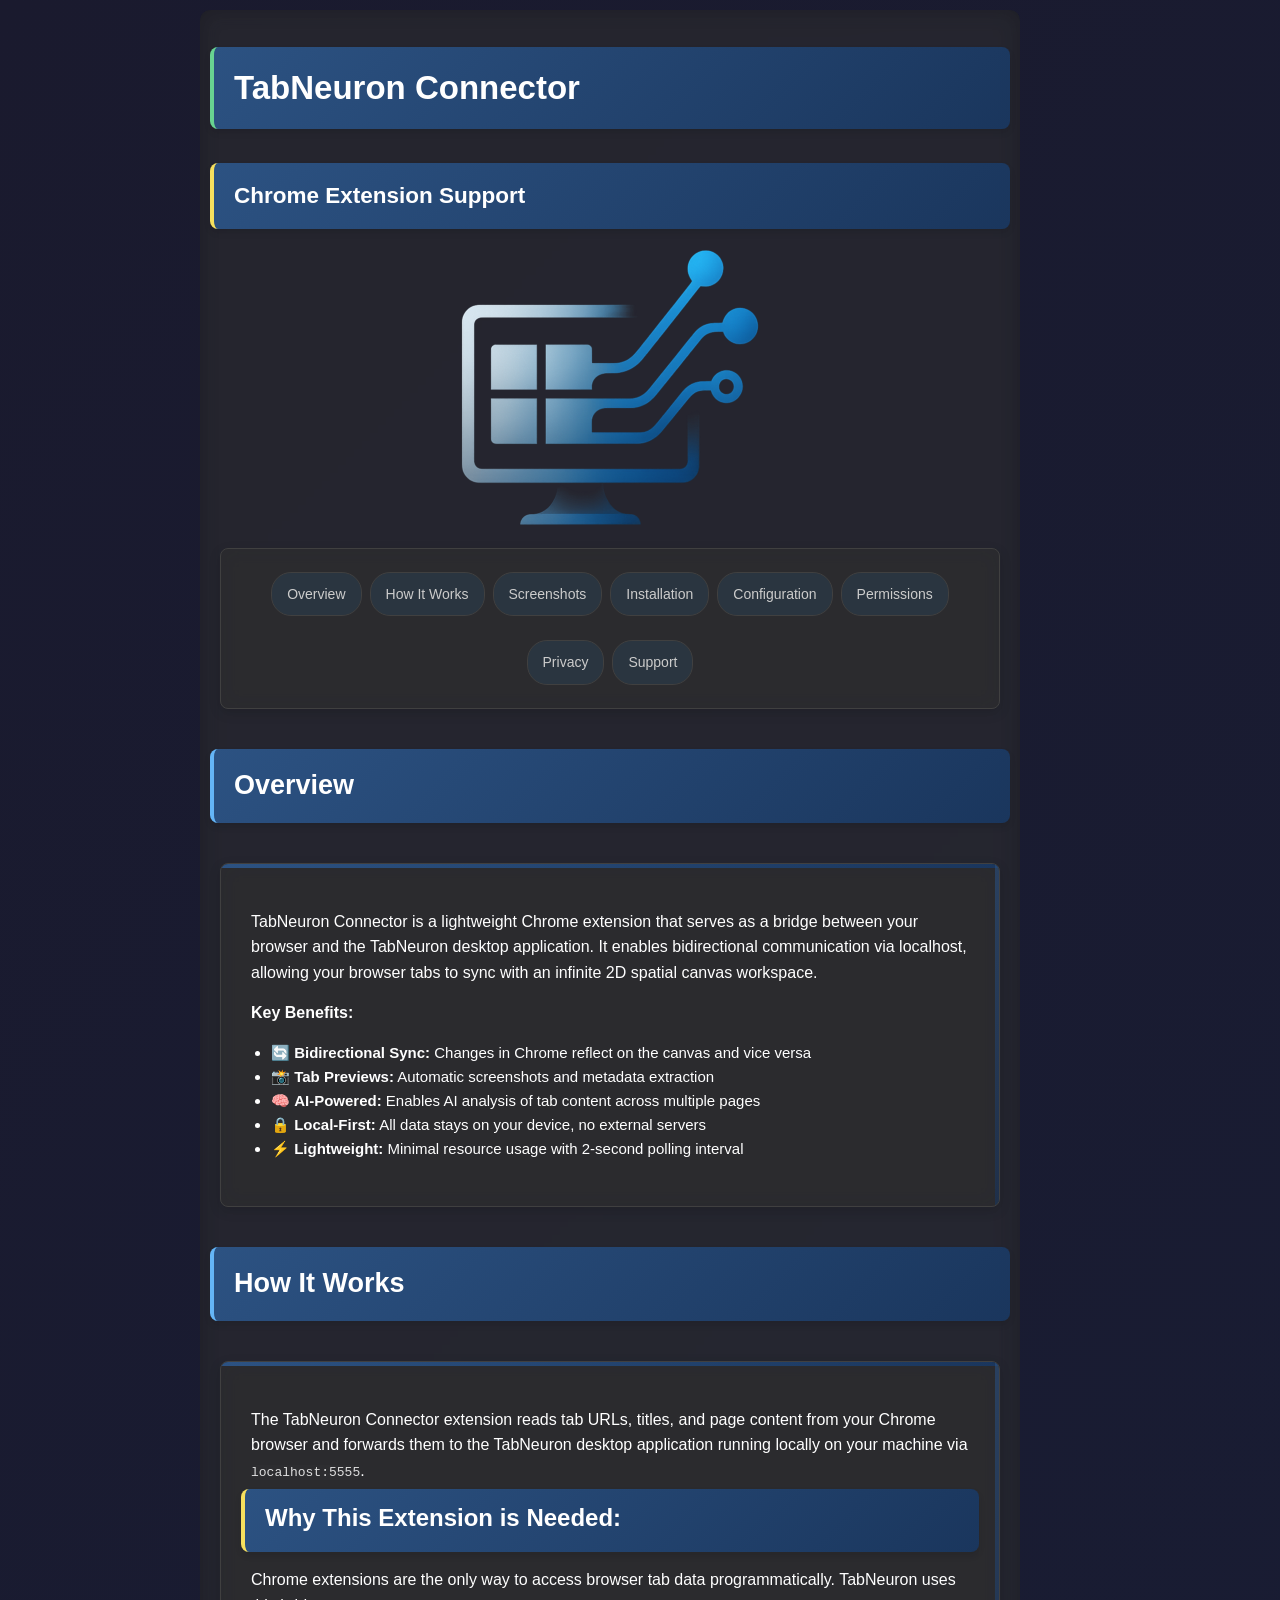
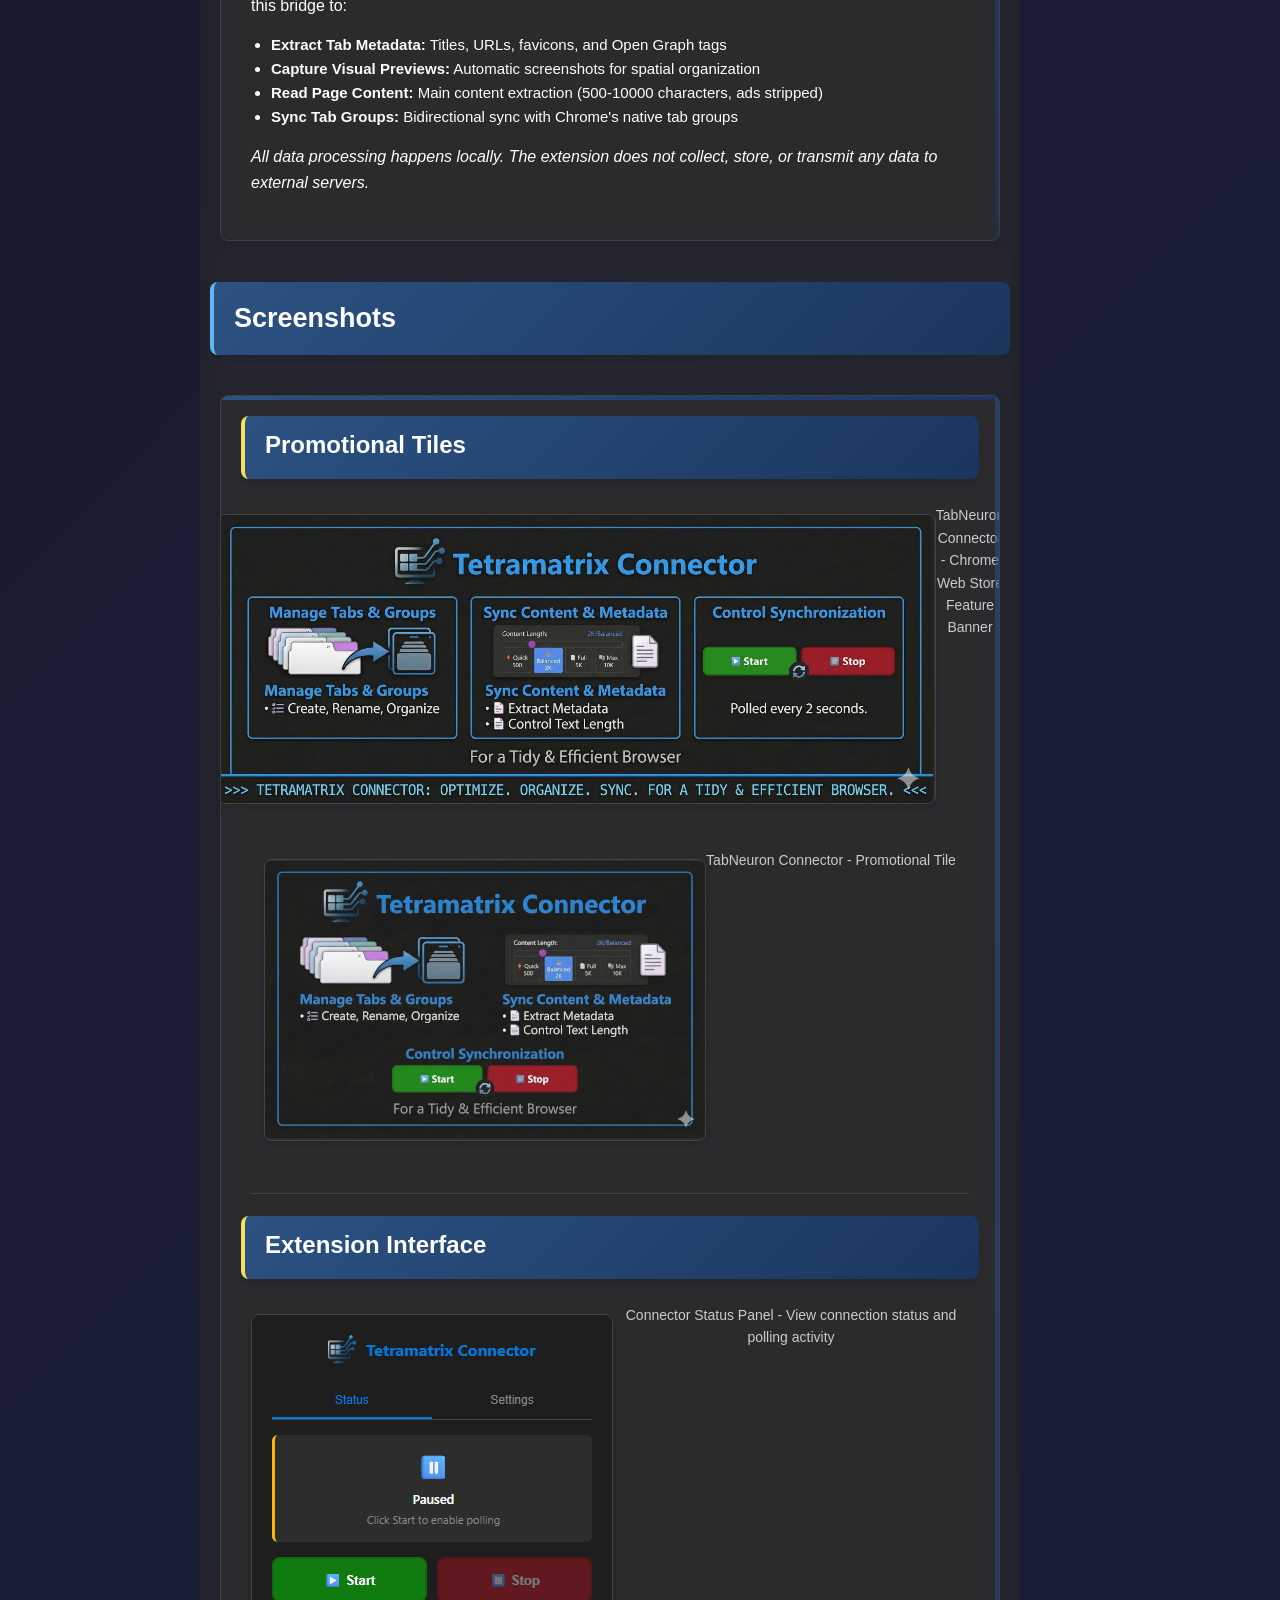
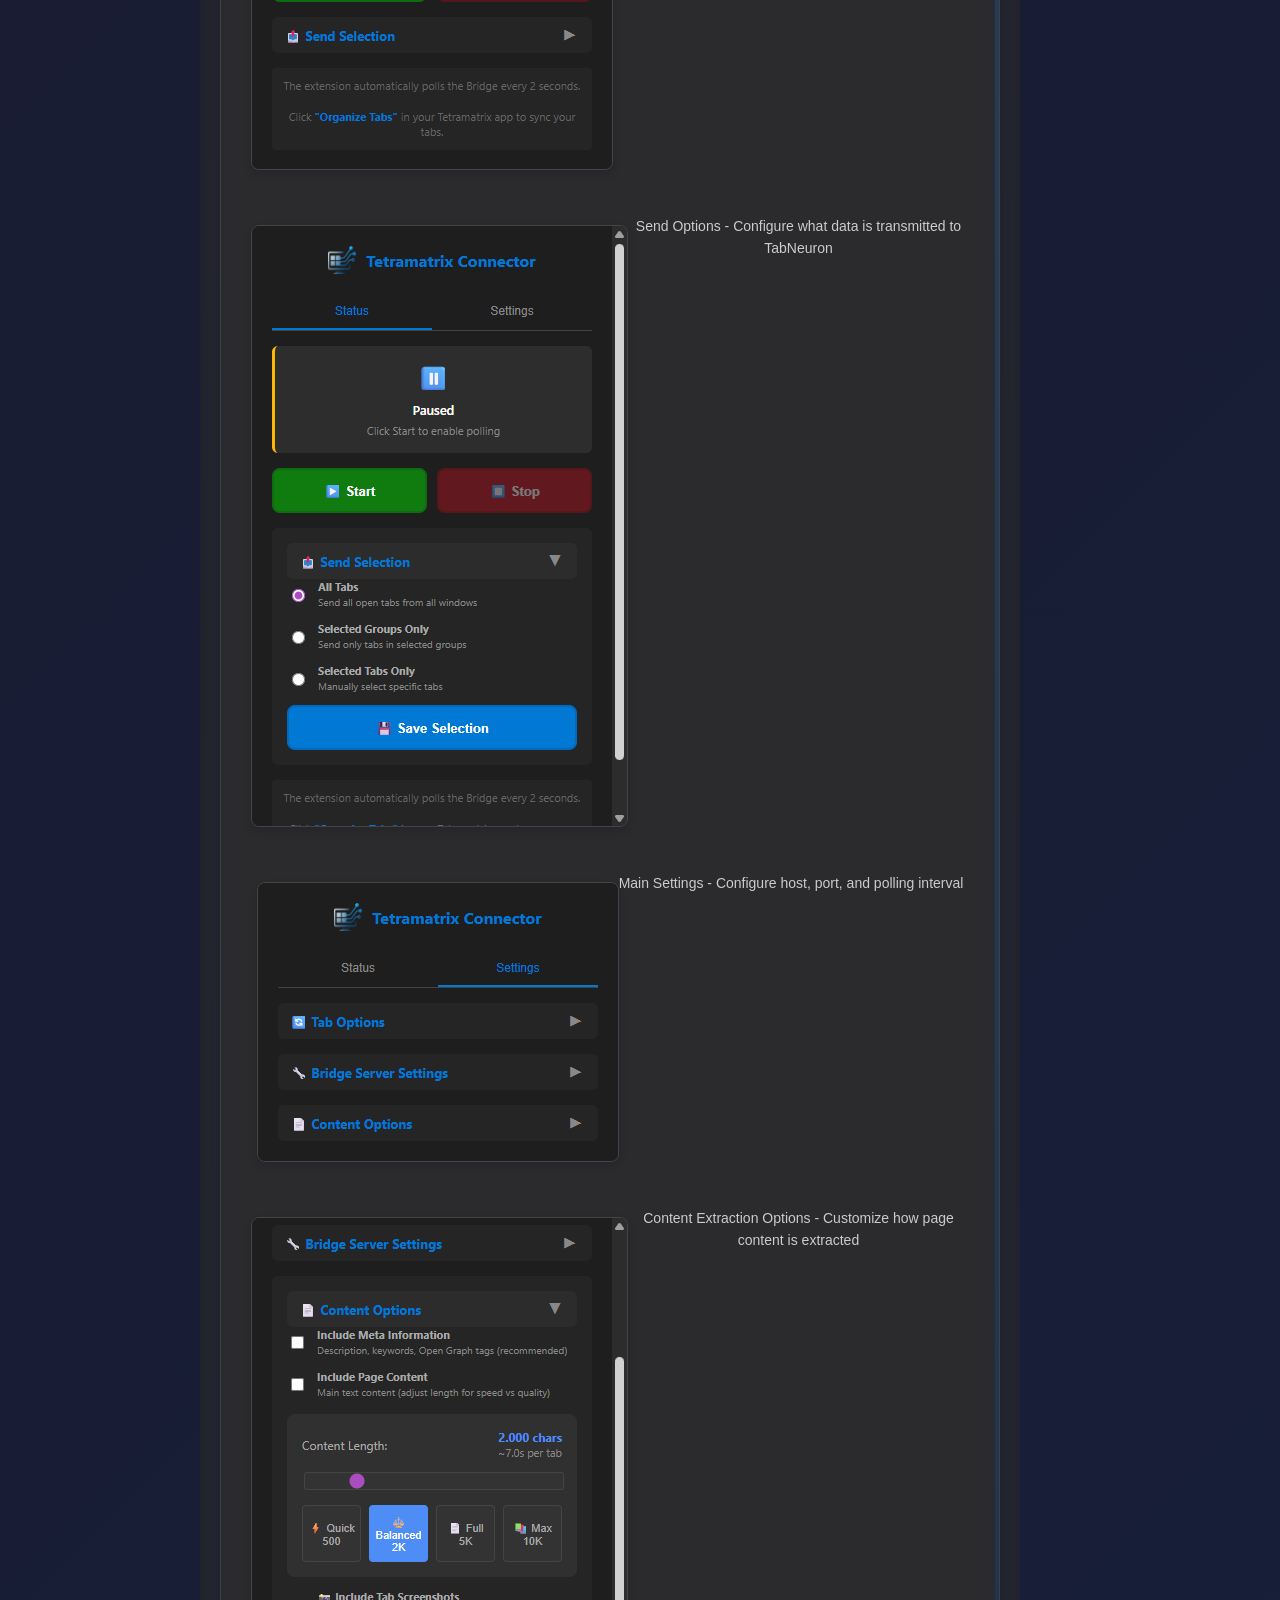
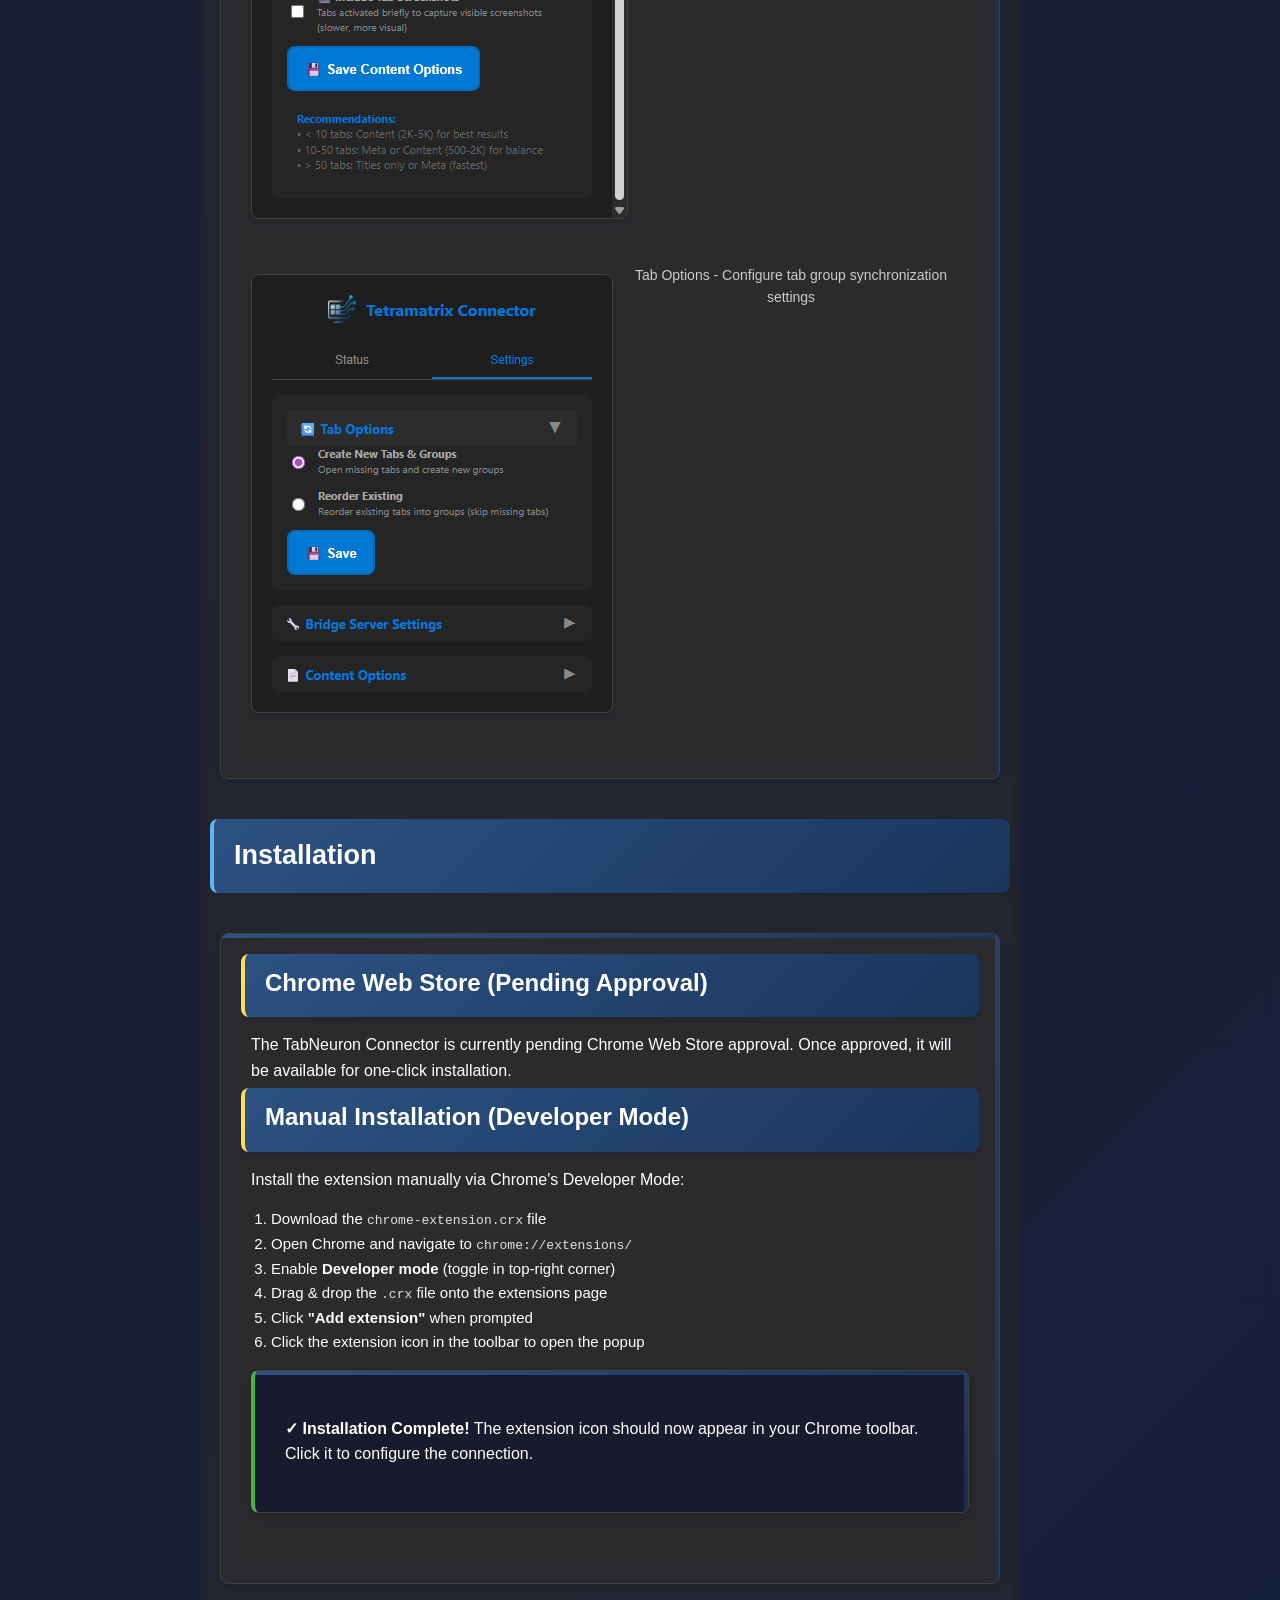
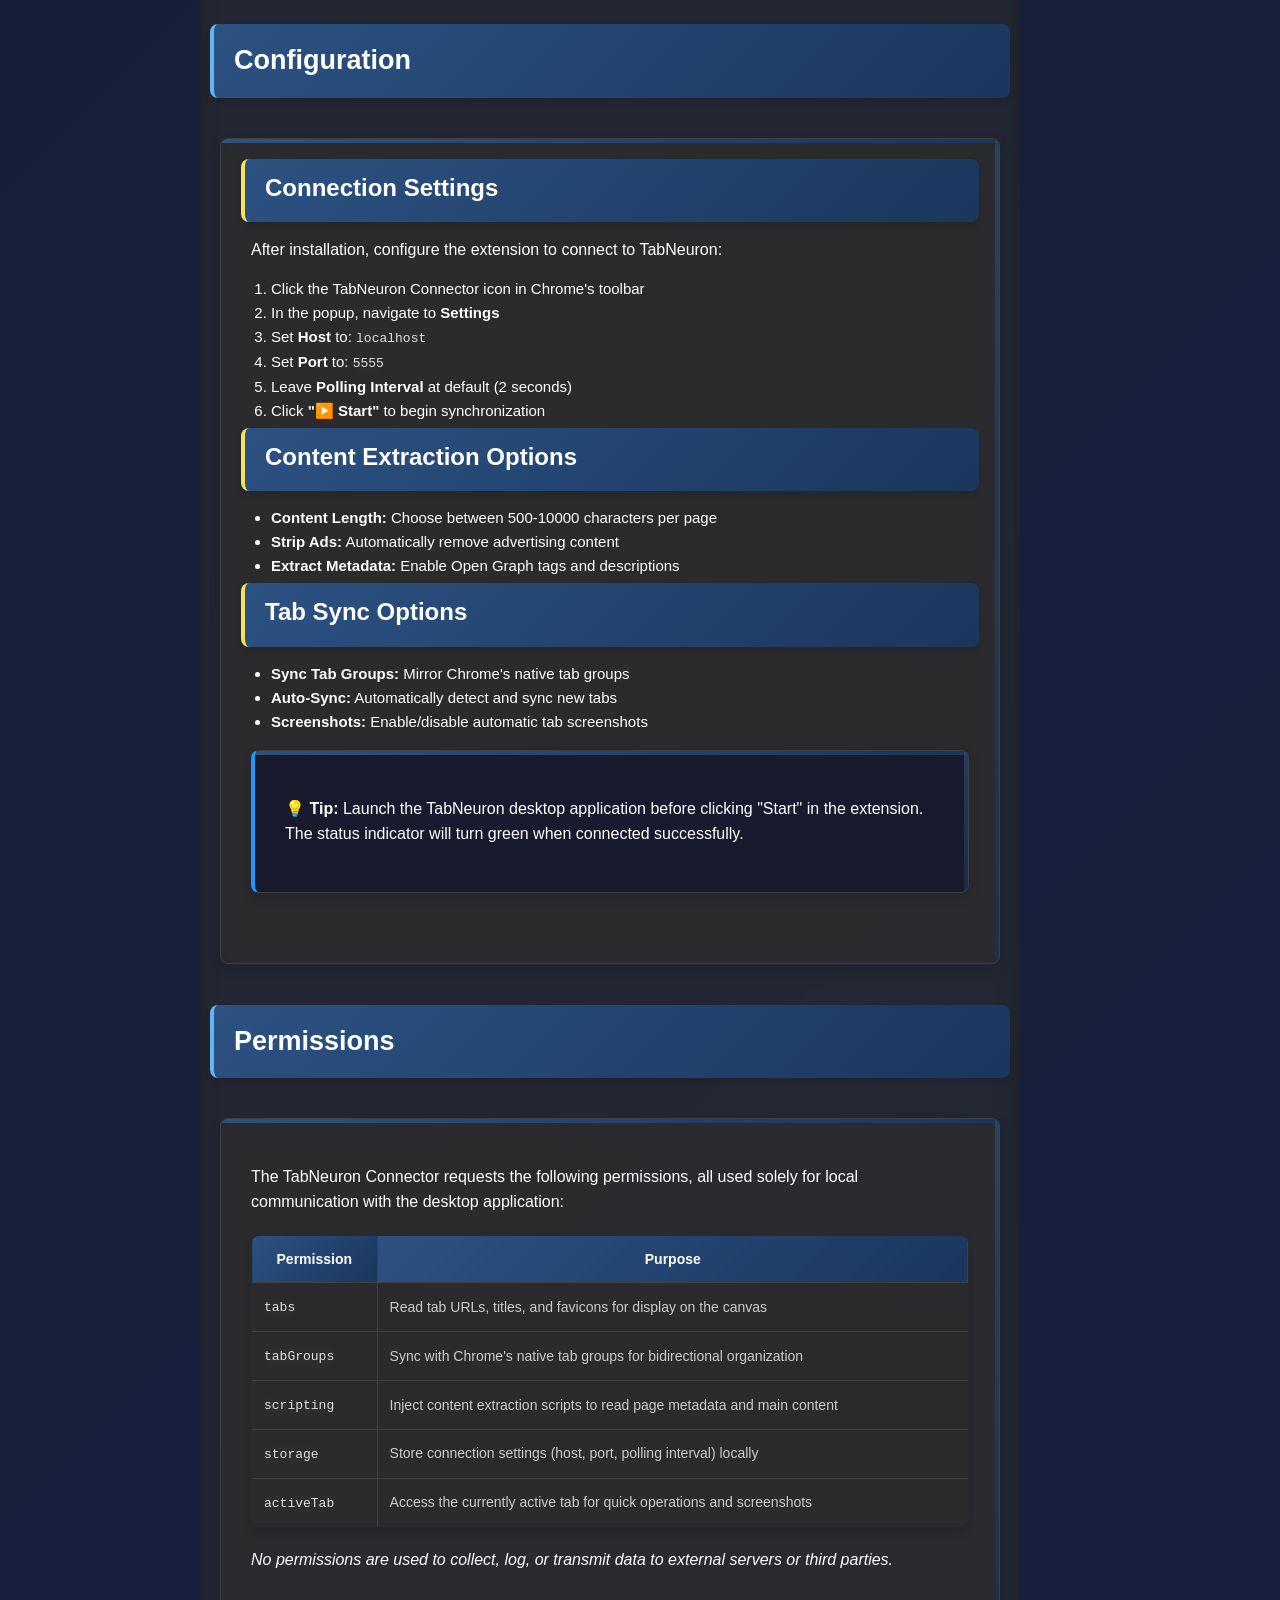
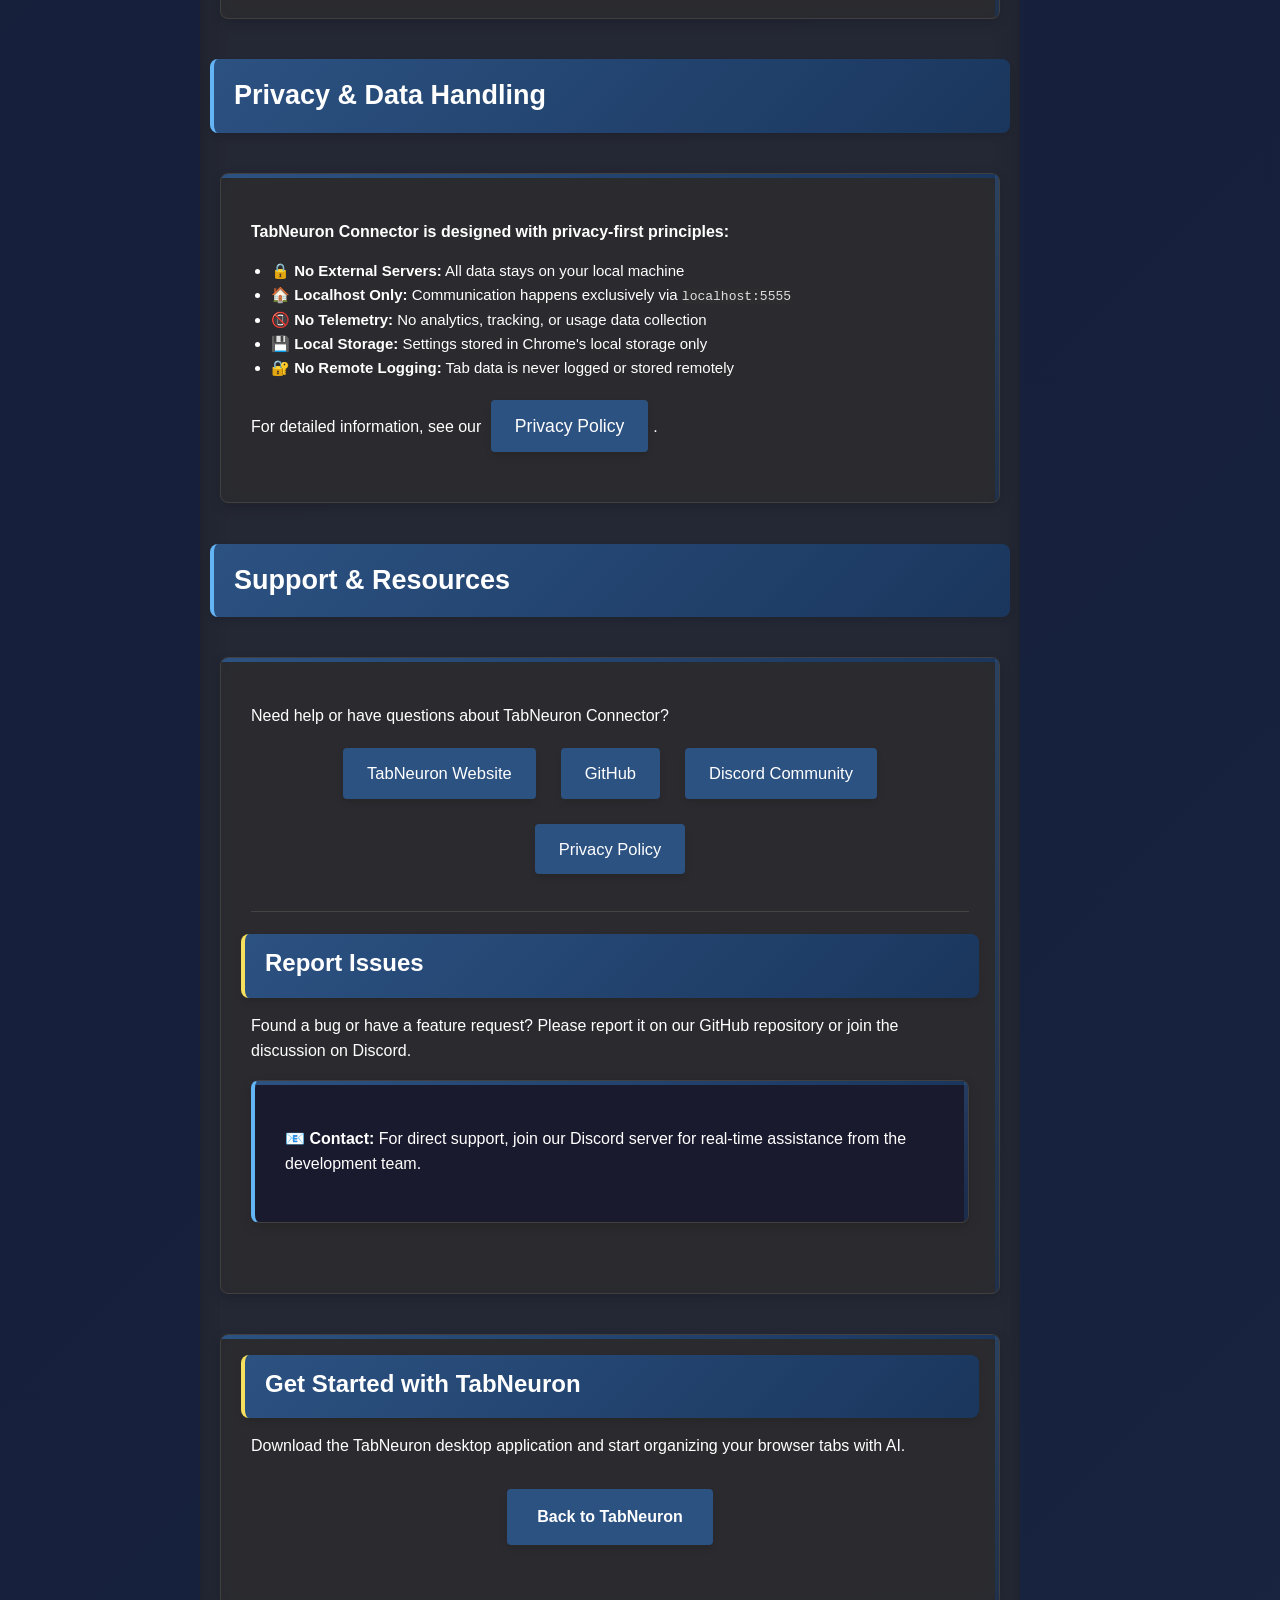
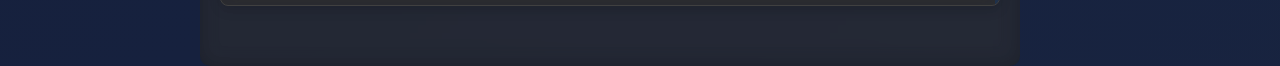
==== docs/extension-support.html @ 8e21ce46 "update" ====
<!DOCTYPE html>
<html lang="en">
<head>
    <meta charset="UTF-8">
    <meta name="viewport" content="width=device-width, initial-scale=1.0, maximum-scale=1.0, user-scalable=no">
    <meta name="format-detection" content="telephone=no">
    <title>TabNeuron Connector - Chrome Extension Support</title>
    <meta name="description" content="TabNeuron Connector Chrome Extension - Lightweight bridge for bidirectional sync between Chrome tabs and TabNeuron desktop workspace.">
    <meta name="author" content="Tetramatrix">
    <meta property="og:title" content="TabNeuron Connector - Chrome Extension Support">
    <meta property="og:description" content="Lightweight bridge for bidirectional sync between Chrome and TabNeuron desktop application.">
    <meta property="og:type" content="website">
    <meta property="og:image" content="tabneuron_ScrollTile_crx_1400x560_en_scaled.png">

    <link rel="stylesheet" href="main.css">
    <link rel="icon" type="image/x-icon" href="assets/favicon.ico">
</head>
<body>
<script>
function scrollToSection(targetId) {
    const targetElement = document.getElementById(targetId.replace('#', ''));
    if (targetElement) {
        const rect = targetElement.getBoundingClientRect();
        const isVisible = rect.top >= 0 && rect.bottom <= window.innerHeight;

        if (isVisible && rect.top < window.innerHeight * 0.1) {
            targetElement.scrollIntoView({
                behavior: 'smooth',
                block: 'center'
            });
        } else {
            targetElement.scrollIntoView({
                behavior: 'smooth',
                block: 'start'
            });
        }
    }
}

function smartScrollToSection(targetId) {
    const targetElement = document.getElementById(targetId.replace('#', ''));
    if (targetElement) {
        const rect = targetElement.getBoundingClientRect();
        const isInViewport = rect.top <= window.innerHeight && rect.bottom >= 0;

        if (isInViewport) {
            targetElement.scrollIntoView({
                behavior: 'smooth',
                block: 'center'
            });
        } else {
            targetElement.scrollIntoView({
                behavior: 'smooth',
                block: 'start'
            });
        }
    }
}
</script>
</body>
    <aside class="left">
        <nav class="fixed-nav">
        </nav>
    </aside>

    <aside class="right">
    </aside>

    <main class="wikidoc">
        <header class="page-header">
            <h1>TabNeuron Connector</h1>
            <h3>Chrome Extension Support</h3>
            <figure class="logo-container">
                <img src="logo_small.png" alt="TabNeuron Logo" class="logo">
            </figure>
        </header>

    <nav class="horizontal-toc-nav">
        <ul>
            <li><a href="#overview">Overview</a></li>
            <li><a href="#how-it-works">How It Works</a></li>
            <li><a href="#screenshots">Screenshots</a></li>
            <li><a href="#installation">Installation</a></li>
            <li><a href="#configuration">Configuration</a></li>
            <li><a href="#permissions">Permissions</a></li>
            <li><a href="#privacy">Privacy</a></li>
            <li><a href="#support">Support</a></li>
        </ul>
    </nav>

    <section class="extension-section" id="overview">
        <h2>Overview</h2>
        <div class="cta-box">
            <span class="nav-arrow-down" onclick="smartScrollToSection('#how-it-works')">⬇️</span>
            <p>TabNeuron Connector is a lightweight Chrome extension that serves as a bridge between your browser and the TabNeuron desktop application. It enables bidirectional communication via localhost, allowing your browser tabs to sync with an infinite 2D spatial canvas workspace.</p>
            <p><strong>Key Benefits:</strong></p>
            <ul>
                <li>🔄 <strong>Bidirectional Sync:</strong> Changes in Chrome reflect on the canvas and vice versa</li>
                <li>📸 <strong>Tab Previews:</strong> Automatic screenshots and metadata extraction</li>
                <li>🧠 <strong>AI-Powered:</strong> Enables AI analysis of tab content across multiple pages</li>
                <li>🔒 <strong>Local-First:</strong> All data stays on your device, no external servers</li>
                <li>⚡ <strong>Lightweight:</strong> Minimal resource usage with 2-second polling interval</li>
            </ul>
        </div>
    </section>

    <section class="extension-section" id="how-it-works">
        <h2>How It Works</h2>
        <div class="cta-box">
            <span class="nav-arrow-down" onclick="smartScrollToSection('#screenshots')">⬇️</span>
            <span class="nav-arrow-up" onclick="smartScrollToSection('#overview')">⬆️</span>
            <p>The TabNeuron Connector extension reads tab URLs, titles, and page content from your Chrome browser and forwards them to the TabNeuron desktop application running locally on your machine via <code>localhost:5555</code>.</p>
            <h3>Why This Extension is Needed:</h3>
            <p>Chrome extensions are the only way to access browser tab data programmatically. TabNeuron uses this bridge to:</p>
            <ul>
                <li><strong>Extract Tab Metadata:</strong> Titles, URLs, favicons, and Open Graph tags</li>
                <li><strong>Capture Visual Previews:</strong> Automatic screenshots for spatial organization</li>
                <li><strong>Read Page Content:</strong> Main content extraction (500-10000 characters, ads stripped)</li>
                <li><strong>Sync Tab Groups:</strong> Bidirectional sync with Chrome's native tab groups</li>
            </ul>
            <p><em>All data processing happens locally. The extension does not collect, store, or transmit any data to external servers.</em></p>
        </div>
    </section>

    <section class="extension-section" id="screenshots">
        <h2>Screenshots</h2>
        <div class="cta-box">
            <span class="nav-arrow-down" onclick="smartScrollToSection('#installation')">⬇️</span>
            <span class="nav-arrow-up" onclick="smartScrollToSection('#how-it-works')">⬆️</span>
            
            <h3>Promotional Tiles</h3>
            
            <figure class="product-fig">
                <img src="tabneuron_ScrollTile_crx_1400x560_en_scaled.png" alt="TabNeuron Connector - Scroll Tile Banner" class="screenshot">
                <figcaption class="image-caption">TabNeuron Connector - Chrome Web Store Feature Banner</figcaption>
            </figure>

            <figure class="product-fig">
                <img src="tabneuron_AdsTile_crx_440x280_en_scaled.png" alt="TabNeuron Connector - Ads Tile" class="screenshot">
                <figcaption class="image-caption">TabNeuron Connector - Promotional Tile</figcaption>
            </figure>

            <hr style="margin: 2rem 0; border: none; border-top: 1px solid #444;">

            <h3>Extension Interface</h3>

            <figure class="product-fig">
                <img src="connector_status.png" alt="TabNeuron Connector - Status Panel" class="screenshot">
                <figcaption class="image-caption">Connector Status Panel - View connection status and polling activity</figcaption>
            </figure>

            <figure class="product-fig">
                <img src="connector_status_send_options.png" alt="TabNeuron Connector - Send Options" class="screenshot">
                <figcaption class="image-caption">Send Options - Configure what data is transmitted to TabNeuron</figcaption>
            </figure>

            <figure class="product-fig">
                <img src="connector_settings.png" alt="TabNeuron Connector - Main Settings" class="screenshot">
                <figcaption class="image-caption">Main Settings - Configure host, port, and polling interval</figcaption>
            </figure>

            <figure class="product-fig">
                <img src="connector_settings_content_options.png" alt="TabNeuron Connector - Content Extraction Options" class="screenshot">
                <figcaption class="image-caption">Content Extraction Options - Customize how page content is extracted</figcaption>
            </figure>

            <figure class="product-fig">
                <img src="connector_settings_tab_options.png" alt="TabNeuron Connector - Tab Options" class="screenshot">
                <figcaption class="image-caption">Tab Options - Configure tab group synchronization settings</figcaption>
            </figure>
        </div>
    </section>

    <section class="extension-section" id="installation">
        <h2>Installation</h2>
        <div class="cta-box">
            <span class="nav-arrow-down" onclick="smartScrollToSection('#configuration')">⬇️</span>
            <span class="nav-arrow-up" onclick="smartScrollToSection('#screenshots')">⬆️</span>
            
            <h3>Chrome Web Store (Pending Approval)</h3>
            <p>The TabNeuron Connector is currently pending Chrome Web Store approval. Once approved, it will be available for one-click installation.</p>

            <h3>Manual Installation (Developer Mode)</h3>
            <p>Install the extension manually via Chrome's Developer Mode:</p>
            <ol>
                <li>Download the <code>chrome-extension.crx</code> file</li>
                <li>Open Chrome and navigate to <code>chrome://extensions/</code></li>
                <li>Enable <strong>Developer mode</strong> (toggle in top-right corner)</li>
                <li>Drag & drop the <code>.crx</code> file onto the extensions page</li>
                <li>Click <strong>"Add extension"</strong> when prompted</li>
                <li>Click the extension icon in the toolbar to open the popup</li>
            </ol>

            <div class="cta-box" style="background: #1a1a2e; border-left: 4px solid #4CAF50; margin-top: 1rem;">
                <p><strong>✓ Installation Complete!</strong> The extension icon should now appear in your Chrome toolbar. Click it to configure the connection.</p>
            </div>
        </div>
    </section>

    <section class="extension-section" id="configuration">
        <h2>Configuration</h2>
        <div class="cta-box">
            <span class="nav-arrow-down" onclick="smartScrollToSection('#permissions')">⬇️</span>
            <span class="nav-arrow-up" onclick="smartScrollToSection('#installation')">⬆️</span>
            
            <h3>Connection Settings</h3>
            <p>After installation, configure the extension to connect to TabNeuron:</p>
            <ol>
                <li>Click the TabNeuron Connector icon in Chrome's toolbar</li>
                <li>In the popup, navigate to <strong>Settings</strong></li>
                <li>Set <strong>Host</strong> to: <code>localhost</code></li>
                <li>Set <strong>Port</strong> to: <code>5555</code></li>
                <li>Leave <strong>Polling Interval</strong> at default (2 seconds)</li>
                <li>Click <strong>"▶️ Start"</strong> to begin synchronization</li>
            </ol>

            <h3>Content Extraction Options</h3>
            <ul>
                <li><strong>Content Length:</strong> Choose between 500-10000 characters per page</li>
                <li><strong>Strip Ads:</strong> Automatically remove advertising content</li>
                <li><strong>Extract Metadata:</strong> Enable Open Graph tags and descriptions</li>
            </ul>

            <h3>Tab Sync Options</h3>
            <ul>
                <li><strong>Sync Tab Groups:</strong> Mirror Chrome's native tab groups</li>
                <li><strong>Auto-Sync:</strong> Automatically detect and sync new tabs</li>
                <li><strong>Screenshots:</strong> Enable/disable automatic tab screenshots</li>
            </ul>

            <div class="cta-box" style="background: #1a1a2e; border-left: 4px solid #2196F3; margin-top: 1rem;">
                <p><strong>💡 Tip:</strong> Launch the TabNeuron desktop application before clicking "Start" in the extension. The status indicator will turn green when connected successfully.</p>
            </div>
        </div>
    </section>

    <section class="extension-section" id="permissions">
        <h2>Permissions</h2>
        <div class="cta-box">
            <span class="nav-arrow-down" onclick="smartScrollToSection('#privacy')">⬇️</span>
            <span class="nav-arrow-up" onclick="smartScrollToSection('#configuration')">⬆️</span>
            
            <p>The TabNeuron Connector requests the following permissions, all used solely for local communication with the desktop application:</p>
            
            <table class="feature-table">
                <thead>
                    <tr>
                        <th>Permission</th>
                        <th>Purpose</th>
                    </tr>
                </thead>
                <tbody>
                    <tr>
                        <td><code>tabs</code></td>
                        <td>Read tab URLs, titles, and favicons for display on the canvas</td>
                    </tr>
                    <tr>
                        <td><code>tabGroups</code></td>
                        <td>Sync with Chrome's native tab groups for bidirectional organization</td>
                    </tr>
                    <tr>
                        <td><code>scripting</code></td>
                        <td>Inject content extraction scripts to read page metadata and main content</td>
                    </tr>
                    <tr>
                        <td><code>storage</code></td>
                        <td>Store connection settings (host, port, polling interval) locally</td>
                    </tr>
                    <tr>
                        <td><code>activeTab</code></td>
                        <td>Access the currently active tab for quick operations and screenshots</td>
                    </tr>
                </tbody>
            </table>

            <p><em>No permissions are used to collect, log, or transmit data to external servers or third parties.</em></p>
        </div>
    </section>

    <section class="extension-section" id="privacy">
        <h2>Privacy & Data Handling</h2>
        <div class="cta-box">
            <span class="nav-arrow-down" onclick="smartScrollToSection('#support')">⬇️</span>
            <span class="nav-arrow-up" onclick="smartScrollToSection('#permissions')">⬆️</span>
            
            <p><strong>TabNeuron Connector is designed with privacy-first principles:</strong></p>
            
            <ul>
                <li><strong>🔒 No External Servers:</strong> All data stays on your local machine</li>
                <li><strong>🏠 Localhost Only:</strong> Communication happens exclusively via <code>localhost:5555</code></li>
                <li><strong>📵 No Telemetry:</strong> No analytics, tracking, or usage data collection</li>
                <li><strong>💾 Local Storage:</strong> Settings stored in Chrome's local storage only</li>
                <li><strong>🔐 No Remote Logging:</strong> Tab data is never logged or stored remotely</li>
            </ul>

            <p>For detailed information, see our <a href="privacy.html" class="btn btn-primary">Privacy Policy</a>.</p>
        </div>
    </section>

    <section class="extension-section" id="support">
        <h2>Support & Resources</h2>
        <div class="cta-box">
            <span class="nav-arrow-down" onclick="window.scrollTo({top: 0, behavior: 'smooth'})">⬇️</span>
            <span class="nav-arrow-up" onclick="smartScrollToSection('#privacy')">⬆️</span>
            
            <p>Need help or have questions about TabNeuron Connector?</p>
            
            <div class="external-links">
                <a href="index.html" class="btn btn-primary">TabNeuron Website</a>
                <a href="https://github.com/tetramatrix" target="_blank" class="btn btn-primary">GitHub</a>
                <a href="https://discord.gg/4QkQSfSATF" target="_blank" class="btn btn-primary">Discord Community</a>
                <a href="privacy.html" class="btn btn-primary">Privacy Policy</a>
            </div>

            <hr style="margin: 2rem 0; border: none; border-top: 1px solid #444;">

            <h3>Report Issues</h3>
            <p>Found a bug or have a feature request? Please report it on our GitHub repository or join the discussion on Discord.</p>

            <div class="cta-box" style="background: #1a1a2e; border-left: 4px solid #64b5f6; margin-top: 1rem;">
                <p><strong>📧 Contact:</strong> For direct support, join our Discord server for real-time assistance from the development team.</p>
            </div>
        </div>
    </section>

    <section class="extension-section" id="back-to-main">
        <div class="cta-box">
            <h3>Get Started with TabNeuron</h3>
            <p>Download the TabNeuron desktop application and start organizing your browser tabs with AI.</p>
            <div class="download-buttons">
                <a href="index.html" class="btn btn-primary btn-large">Back to TabNeuron</a>
            </div>
        </div>
    </section>

    </main>
</body>
</html>
---- docs/main.css ----
:root {
  --bg-primary: #1e1e1e;
  --bg-secondary: #2d2d30;
  --bg-accent: #1a365d;
  --text-primary: #ffffff;
  --text-secondary: #cccccc;
  --accent-blue: #2c5282;
  --accent-amd: #c53030;
  --border: #404040;

  /* Custom Component Colors */
  --black: #000;
  --border-light: #444;
  --border-medium: #555;
  --shadow-color-light: rgba(0, 0, 0, 0.1);
  --shadow-color-medium: rgba(0, 0, 0, 0.15);
  --btn-primary-bg: #2c5282;
  --code-bg-purple: #2d3748;
  --code-bg-highlight: rgba(0, 0, 0, 0.3);
  --code-text-highlight: #68d391;
  --table-row-alt-bg: #3a3a3d;
  --cta-gradient-start: #2c5282;
  --cta-gradient-end: #1a365d;

  /* Section spacing */
  --section-margin: 40px 0;
  --subsection-margin: 30px 0;
}

/* Animation Keyframes */
@keyframes gradient {
  0% {
    background-position: 0% 50%;
  }
  50% {
    background-position: 100% 50%;
  }
  100% {
    background-position: 0% 50%;
  }
}

@keyframes fadeIn {
  from {
    opacity: 0;
    transform: translateY(20px);
  }
  to {
    opacity: 1;
    transform: translateY(0);
  }
}

@keyframes pulse {
  0% {
    transform: scale(1);
  }
  50% {
    transform: scale(1.05);
  }
  100% {
    transform: scale(1);
  }
}

@keyframes float {
  0% {
    transform: translateY(0px);
  }
  50% {
    transform: translateY(-10px);
  }
  100% {
    transform: translateY(0px);
  }
}

/* === Mobile-First Basis-Styles === */
body {
  font-family: "Segoe UI", "Arial", Verdana, sans-serif;
  font-size: 15px;
  line-height: 1.6;
  padding: 10px;
  margin: 0;
  background: linear-gradient(135deg, #1a1a2e 0%, #16213e 30%, #2c3e50 70%, #1a1a2e 100%);
  background-size: 300% 300%;
  animation: gradient 20s ease infinite;
  color: var(--text-primary);
  overflow-x: hidden;
}

a, a:visited {
  color: #64b5f6; /* Lighter blue for better contrast */
  transition: color 0.3s ease, transform 0.3s ease;
  display: inline-block;
}

a:hover {
  color: #90caf9;
  transform: translateY(-2px);
}

h1, h2, h3, h4, h5, h6 {
  color: var(--text-primary);
  margin-top: 1.5em;
  margin-bottom: 0.6em;
  font-weight: 600;
  opacity: 0;
  transform: translateY(20px);
  animation: fadeIn 0.6s ease forwards;
  position: relative;
  background: linear-gradient(135deg, var(--bg-accent) 0%, var(--accent-blue) 100%);
  padding: 15px 20px;
  border-radius: 8px;
  box-shadow: 0 4px 6px rgba(0, 0, 0, 0.1);
  border-left: 4px solid #64b5f6;
  margin-left: -10px;
  margin-right: -10px;
}
h1 {
  font-size: 2.2em;
  margin-top: 0.5em;
  background: linear-gradient(135deg, #2c5282 0%, #1a365d 100%);
  border-bottom: none;
  border-left: 4px solid #68d391;
}
h2 {
  font-size: 1.8em;
  background: linear-gradient(135deg, #2c5282 0%, #1a365d 100%);
}
h3 {
  font-size: 1.5em;
  background: linear-gradient(135deg, #2c5282 0%, #1a365d 100%);
  border-left: 4px solid #f6e05e;
}
h4 {
  font-size: 1.3em;
  background: linear-gradient(135deg, #2c5282 0%, #1a365d 100%);
  border-left: 4px solid #fc8181;
}

.wikidoc {
  width: 100%;
  margin: 0 auto;
  padding: 15px;
  float: none;
  box-sizing: border-box;
  background: rgba(45, 45, 48, 0.6);
  color: var(--text-primary);
  clear: both;
  border-radius: 10px;
  backdrop-filter: blur(10px);
  box-shadow: inset 0 0 20px rgba(0, 0, 0, 0.2);
}

pre, code, .wikidoc pre, .wikidoc code {
  background: var(--bg-secondary);
  color: #e0e0e0; /* Lighter text for better contrast */
  border-radius: 5px;
  font-size: 13px;
  white-space: pre-wrap;
  word-break: break-word;
  transition: background-color 0.3s ease;
}

pre:hover, code:hover, .wikidoc pre:hover, .wikidoc code:hover {
  background: var(--code-bg-highlight);
}

table, th, td {
  width: 100%;
  font-size: 14px;
  border: 1px solid var(--border);
  border-collapse: collapse;
  color: var(--text-primary);
  word-break: break-word;
  hyphens: auto;
}
th {
  background: linear-gradient(135deg, var(--accent-blue) 0%, var(--bg-accent) 100%);
  color: var(--text-primary);
  padding: 12px 8px;
  font-weight: 600;
  text-align: center;
}
td {
  background: rgba(45, 45, 48, 0.7);
  color: var(--text-secondary);
  padding: 10px 8px;
}

/* Special styling for requirements table */
.req-table {
  width: 100%;
  border-collapse: collapse;
  margin: 20px 0;
  border-radius: 8px;
  overflow: hidden;
  box-shadow: 0 4px 8px rgba(0, 0, 0, 0.15);
}

.req-table th, .req-table td {
  padding: 12px;
  border: 1px solid var(--border);
  transition: background-color 0.3s ease;
}

.req-table th {
  background: linear-gradient(135deg, #4a5568 0%, #2d3748 100%);
  color: var(--text-primary);
  font-weight: 600;
  text-align: center;
}

.req-table tr:nth-child(even) {
  background: rgba(74, 85, 104, 0.2);
}

.req-table tr:hover {
  background: rgba(76, 175, 80, 0.15);
}

a[style*="background: #ff4444"] {
  background: var(--accent-amd) !important;
  color: var(--text-primary) !important;
}
a[style*="background: #44ff44"] {
  background: var(--accent-blue) !important;
  color: var(--text-primary) !important;
}
a[style*="background: linear-gradient"] {
  background: linear-gradient(135deg, var(--accent-blue) 0%, var(--bg-accent) 100%) !important;
  color: var(--text-primary) !important;
}

/* Touchfreundliche Buttons/Links */
a[style*="padding: 12px"], a[style*="padding: 15px"], a, button, input[type="button"], input[type="submit"] {
  display: block;
  width: 100%;
  min-height: 44px;
  box-sizing: border-box;
  margin: 8px 0;
  text-align: center;
  font-size: 1.1em;
  padding: 12px 16px;
}

a + a, button + button {
  margin-top: 8px;
}

/* Bilder und Medien responsiv */
img {
  max-width: 100% !important;
  height: auto !important;
  display: block;
  margin: 10px auto;
  transition: transform 0.3s ease;
}

img:hover {
  transform: scale(1.05);
}
iframe, embed, object {
  max-width: 100%;
  height: auto;
  transition: transform 0.3s ease;
}

iframe:hover, embed:hover, object:hover {
  transform: scale(1.02);
}

/* Responsive iframe container for maintaining aspect ratio */
.responsive-iframe-container {
  position: relative;
  width: 100%;
  max-width: 1140px; /* Match original video width */
  padding-bottom: 91.23%; /* 1040/1140 = 0.9123 (aspect ratio) */
  height: 0;
  overflow: hidden;
  margin: 40px auto;
  border-radius: 8px;
  box-shadow: 0 4px 12px rgba(0, 0, 0, 0.3);
}

/* Video section styling */
.video-section {
  width: 100%;
  margin: 30px 0;
  text-align: center;
}

/* Make the container break out of wikidoc constraints for more prominent display */
.wikidoc .responsive-iframe-container {
  width: calc(100% + 60px);
  max-width: 1140px;
  margin-left: -30px;
  margin-right: -30px;
}

.video-caption {
  margin-top: 15px;
  color: var(--text-secondary);
  font-size: 16px;
  text-align: center;
}

.responsive-iframe-container iframe {
  position: absolute;
  top: 0;
  left: 0;
  width: 100%;
  height: 100%;
  border: 0;
}

/* Sidebars und Fixed-Elemente auf Mobile ausblenden */
/* Standardmäßig: Sidebars ausblenden (Mobile-First) */
/* Sidebars und Fixed-Nav werden nur auf kleinen Bildschirmen ausgeblendet */
@media (max-width: 768px) {
  .left, .right, .fixed-nav {
    display: none !important;
    position: static !important;
    width: 100% !important;
  }
}

/* FIX: Ensure the main content area (.wikidoc) is always visible,
   overriding the display:none from .left, .right, etc. if they are on the same element. */
.wikidoc {
  display: block !important;
}

/* === Mobile Table Stacking (up to 480px) === */
@media (max-width: 480px) {
  table, thead, tbody, th, td, tr {
    display: block;
  }

  th {
    position: absolute;
    top: -9999px;
    left: -9999px;
  }

  tr {
    border: 1px solid var(--border);
    margin-bottom: 10px;
  }

  td {
    border: none;
    position: relative;
    padding-left: 50%;
  }

  td:before {
    content: attr(data-label) ": ";
    position: absolute;
    left: 6px;
    width: 45%;
    text-align: left;
    font-weight: bold;
  }
}

/* === Tablet-Styles (ab 601px) === */
@media only screen and (min-width: 601px) {
  body {
    font-size: 15px;
  }

  .wikidoc {
    width: 90%;
    margin: 0 auto;
    padding: 20px;
  }

  table, th, td {
    font-size: 14px;
  }

  /* FIX: Reset table cell width for traditional table layout.
     The mobile-first style sets td width to 100% for stacking,
     which needs to be undone for wider screens. */
  th, td {
    width: auto;
  }
}

/* === Desktop-Styles (ab 769px) === */
/* REFACTOR: Replaced float layout with a modern, robust CSS Grid layout.
   This is the ideal tool for creating multi-column page layouts. */
@media only screen and (min-width: 769px) {
  :root {
    --left-sidebar-width: 120px;
    --right-sidebar-width: 160px;
    --content-gutter: 16px;
  }

  body {
    display: grid;
    /* Define 3 columns: left sidebar, flexible content, right sidebar */
    grid-template-columns: minmax(var(--left-sidebar-width), 1fr) minmax(480px, 1.5fr) minmax(var(--right-sidebar-width), 1fr);
    grid-gap: var(--content-gutter);
  }

  .wikidoc {
    /* The content will live in the center column defined by the grid */
    max-width: 900px; /* Enforce the maximum content width */
    min-width: 480px; /* Ensure minimum readable width */
    justify-self: center; /* Center the content within its grid column on wide screens */
    width: 100%; /* Ensure it fills its column up to the max-width */
    margin: 0; /* Reset margins used for float layout */
  }

  .left {
    display: block !important;
  }

  .right {
    display: block !important;
  }

  .fixed-nav {
    /* position:fixed takes this element out of the grid flow, which is correct. */
    display: block !important;
    position: fixed !important;
    top: 0;
    z-index: 10;
    width: var(--left-sidebar-width);
  }
}

/* === Verbesserte Responsivität für mittlere Bildschirme (769px bis 1099px) === */
@media screen and (min-width: 769px) and (max-width: 1099px) {
  :root {
    --left-sidebar-width: 100px;
    --right-sidebar-width: 120px;
    --content-gutter: 10px;
  }

  body {
    grid-template-columns: minmax(var(--left-sidebar-width), 1fr) minmax(400px, 1.5fr) minmax(var(--right-sidebar-width), 1fr);
  }

  .wikidoc {
    max-width: 800px;
    min-width: 400px;
  }

  /* Optional: Leichte Anpassung der Schriftgröße für bessere Lesbarkeit */
  body {
    font-size: 14px;
  }
}

/* === Große Desktops (ab 1100px) === */
@media (min-width: 1100px) {
  :root {
    --left-sidebar-width: 180px;
    --right-sidebar-width: 240px;
    --content-gutter: 20px;
  }
  .right {
    /* On large screens, make the right sidebar 'sticky' */
    position: fixed;
    top: 0px;
    right: 0;
  }

  .left {
    /* On large screens, make the left sidebar 'sticky' */
    position: fixed;
    top: 0px;
    left: 0;
  }

  /* When both sidebars are fixed, they leave the grid. Redefine the grid to 1 column
     and add padding to the body to avoid content overlapping the fixed sidebars. */
  body {
    grid-template-columns: 1fr;
    padding-left: calc(var(--left-sidebar-width) + var(--content-gutter));
    padding-right: calc(var(--right-sidebar-width) + var(--content-gutter));
  }
}

/* === Sehr kleine Desktop-Bildschirme (zwischen 769px und 1024px) === */
@media screen and (min-width: 769px) and (max-width: 1024px) {
  :root {
    --left-sidebar-width: 80px;
    --right-sidebar-width: 100px;
    --content-gutter: 8px;
  }

  body {
    grid-template-columns: minmax(var(--left-sidebar-width), 0.8fr) minmax(350px, 1.4fr) minmax(var(--right-sidebar-width), 0.8fr);
  }

  .wikidoc {
    max-width: 700px;
    min-width: 350px;
  }

  .wikidoc {
    padding: 15px;
  }

  h1 {
    font-size: 2em;
  }

  h2 {
    font-size: 1.6em;
  }

  h3 {
    font-size: 1.4em;
  }

  h4 {
    font-size: 1.2em;
  }
}

/* === Nur linke Spalte ausblenden bei mittlerer Bildschirmbreite (zwischen 769px und 850px) === */
@media screen and (min-width: 769px) and (max-width: 850px) {
  :root {
    --left-sidebar-width: 0px;
  }

  body {
    grid-template-columns: minmax(var(--left-sidebar-width), 0fr) minmax(350px, 1.5fr) minmax(var(--right-sidebar-width), 1fr);
  }

  .left {
    display: none;
  }

  .wikidoc {
    max-width: 800px;
    min-width: 350px;
  }

  h1 {
    font-size: 1.8em;
  }

  h2 {
    font-size: 1.5em;
  }

  h3 {
    font-size: 1.3em;
  }

  h4 {
    font-size: 1.1em;
  }
}

/* === Beide Spalten ausblenden bei kleinerer Bildschirmbreite (unter 850px) === */
@media screen and (max-width: 849px) {
  :root {
    --left-sidebar-width: 0px;
    --right-sidebar-width: 0px;
    --content-gutter: 0px;
  }

  body {
    grid-template-columns: 1fr;
    padding: 0 10px;
  }

  .left, .right {
    display: none;
  }

  .wikidoc {
    max-width: 100%;
    min-width: 300px;
    width: 100%;
    margin: 0 auto;
    padding: 15px;
  }

  h1 {
    font-size: 1.7em;
  }

  h2 {
    font-size: 1.4em;
  }

  h3 {
    font-size: 1.2em;
  }

  h4 {
    font-size: 1.0em;
  }
}

/* === Custom Component & Page-Specific Styles === */

/* Sidebar Spacing */
.left-sidebar-ad-spacing {
  margin-top: 20px;
}
.right-sidebar-ad-container {
  margin-top: 20px;
  height: 600px;
}

/* Ads */
.ad-in-article-fluid {
  display: block;
  text-align: center;
}
.ad-in-article-spaced {
  display: block;
  text-align: center;
  margin: 20px 0;
}

/* Logo & Screenshots */
.logo {
  max-width: 200px;
  border-radius: 10px;
  margin: 20px auto;
  animation: float 3s ease-in-out infinite;
  transition: transform 0.3s ease;
}

.logo:hover {
  transform: scale(1.05);
}
.screenshot {
  border: 1px solid var(--border-light); /* Dark theme friendly border */
  border-radius: 8px;
  box-shadow: 0 4px 8px var(--shadow-color-light);
  margin: 20px 0;
}

/* Video */
.video-container {
  text-align: center;
  margin: 30px 0;
}
.video-player {
  max-width: 100%;
  height: auto;
  border: 2px solid var(--border-medium); /* Dark theme friendly border */
  border-radius: 10px;
  box-shadow: 0 6px 12px var(--shadow-color-medium);
  background: var(--black);
}
.caption {
  margin-top: 15px;
  color: var(--text-secondary);
  font-size: 14px;
}

/* Download Sections & Buttons */
.download-section {
  text-align: center;
  margin: 20px 0;
}
.btn {
  display: inline-block;
  width: auto;
  min-height: auto;
  text-decoration: none;
  color: var(--text-primary) !important; /* Ensure color overrides 'a' tag styles */
  margin: 5px;
  border-radius: 5px;
}
.btn-primary {
  background: var(--btn-primary-bg);
  padding: 12px 24px;
  border: none;
  border-radius: 4px;
  cursor: pointer;
  transition: all 0.3s ease;
  transform: translateY(0);
  box-shadow: 0 4px 6px rgba(0, 0, 0, 0.1);
}

.btn-primary:hover {
  background: #3182ce;
  transform: translateY(-2px);
  box-shadow: 0 6px 12px rgba(0, 0, 0, 0.2);
  animation: pulse 0.5s ease;
}
.btn-primary:hover {
  background: #3182ce;
}
.btn-large {
  padding: 15px 30px;
  border-radius: 4px;
  font-weight: bold;
  font-size: 16px;
  margin: 10px;
  border: none;
  cursor: pointer;
  transition: all 0.3s ease;
  transform: translateY(0);
  box-shadow: 0 4px 6px rgba(0, 0, 0, 0.1);
}

.btn-large:hover {
  background: #3182ce;
  transform: translateY(-2px);
  box-shadow: 0 6px 12px rgba(0, 0, 0, 0.2);
  animation: pulse 0.5s ease;
}
.btn-large:hover {
  background: #3182ce;
}

/* Download buttons container */
.download-buttons {
  display: flex;
  flex-wrap: wrap;
  gap: 15px;
  justify-content: center;
  margin: 20px 0;
}

/* External links container */
.external-links {
  display: flex;
  flex-wrap: wrap;
  gap: 15px;
  justify-content: center;
  margin: 15px 0;
}

/* Ensure consistent button heights */
.download-buttons .btn,
.external-links .btn {
  min-height: 48px;
  display: flex;
  align-items: center;
  justify-content: center;
}

/* Code Blocks */
.code-block-md5 {
  background: var(--bg-secondary);
  color: #e0e0e0;
  padding: 10px;
  border-radius: 5px;
}
.code-block-md5-highlight {
  background: var(--bg-secondary);
  color: #e0e0e0;
  padding: 15px;
  border-radius: 8px;
  margin-top: 20px;
  text-align: left;
  border: 1px solid var(--border);
}

/* Feature Comparison Table */
.feature-table {
  width: 100%;
  border-collapse: collapse;
  margin: 20px 0;
  border-radius: 8px;
  overflow: hidden;
  box-shadow: 0 4px 8px rgba(0, 0, 0, 0.15);
}
.feature-table th, .feature-table td {
  padding: 12px;
  border: 1px solid var(--border);
  width: auto;
  transition: background-color 0.3s ease;
}

.feature-table th {
  background: linear-gradient(135deg, var(--accent-blue) 0%, var(--bg-accent) 100%);
  color: var(--text-primary);
  font-weight: 600;
  text-align: center;
}

.feature-table tr:hover td {
  background: rgba(76, 175, 80, 0.15);
  color: var(--text-primary);
}
.feature-table td {
  background: rgba(45, 45, 48, 0.7);
  color: var(--text-secondary);
}
.feature-table .row-alt td {
  background: rgba(41, 98, 134, 0.3); /* More vibrant blue tint */
  color: var(--text-primary);
}

/* Call to Action Box */
.cta-box {
  margin: 40px 0;
  background: rgba(45, 45, 48, 0.7);
  color: var(--text-primary);
  padding: 30px;
  border-radius: 8px;
  border: 1px solid var(--border);
  box-shadow: 0 4px 12px rgba(0, 0, 0, 0.15);
  transition: transform 0.3s ease, box-shadow 0.3s ease, border-color 0.3s ease;
  backdrop-filter: blur(10px);
  position: relative;
  overflow: hidden;
}

.cta-box::before {
  content: '';
  position: absolute;
  top: 0;
  left: 0;
  width: 100%;
  height: 4px;
  background: linear-gradient(90deg, var(--accent-blue) 0%, var(--bg-accent) 100%);
}

/* Right accent stripe for navigation */
.cta-box::after {
  content: '';
  position: absolute;
  top: 0;
  right: 0;
  width: 4px;
  height: 100%;
  background: linear-gradient(to bottom, var(--accent-blue) 0%, var(--bg-accent) 100%);
  cursor: pointer;
  transition: all 0.3s ease;
  opacity: 0.6;
}

.cta-box:hover::after {
  opacity: 1;
  width: 20px;
  background: linear-gradient(to bottom, #4CAF50, #2196F3);
}

/* Navigation arrow that appears on hover */
.cta-box .nav-arrow-down {
  position: absolute;
  top: 60%;
  right: 10px;
  transform: translateY(-50%);
  font-size: 1.5em;
  opacity: 0;
  transition: all 0.3s ease;
  pointer-events: none;
  color: white;
  text-shadow: 0 0 5px rgba(0,0,0,0.8);
  z-index: 10;
}

.cta-box .nav-arrow-up {
  position: absolute;
  top: 40%;
  right: 10px;
  transform: translateY(-50%);
  font-size: 1.5em;
  opacity: 0;
  transition: all 0.3s ease;
  pointer-events: none;
  color: white;
  text-shadow: 0 0 5px rgba(0,0,0,0.8);
  z-index: 10;
}

.cta-box:hover .nav-arrow-down,
.cta-box:hover .nav-arrow-up {
  opacity: 1;
  right: 15px;
  pointer-events: auto;
  cursor: pointer;
}

.cta-box:hover {
  transform: translateY(-5px);
  box-shadow: 0 8px 20px rgba(0, 0, 0, 0.25);
  border-color: var(--accent-blue);
}
.cta-box h3 {
  color: var(--text-primary);
  margin-top: 0;
  border-bottom: none;
  font-size: 1.6em;
  text-align: left;
  margin-top: -10px; /* Adjust for the ::before element */
  padding-top: 10px;
}
.cta-box p {
  font-size: 16px;
  margin: 15px 0;
  color: var(--text-primary);
  text-align: left;
}
.cta-box ul, .cta-box ol {
  text-align: left;
  padding-left: 20px;
  margin: 15px 0;
}

/* Semantic Elements */
section {
  margin: var(--section-margin);
}

article {
  margin: var(--subsection-margin);
}

figure {
  margin: 20px auto;
  text-align: center;
}

figcaption {
  margin-top: 10px;
  color: var(--text-secondary);
  font-size: 14px;
}

/* Specific section styles */
.intro-section,
.capabilities-section,
.users-section,
.operation-section,
.technical-section,
.ocr-section,
.comparison-section,
.setup-section,
.requirements-section,
.final-download-section,
.support-section,
.other-products-section {
  margin: var(--section-margin);
  padding: 0 10px; /* Consistent horizontal padding */
}

/* Product sections */
.product-section {
  margin: var(--subsection-margin);
  padding: 20px 0;
}

.product-fig {
  margin: 15px auto;
  display: flex;
  justify-content: center;
}

.store-fig {
  margin: 15px auto;
  display: flex;
  justify-content: center;
}

/* Payment options */
.payment-options {
  display: flex;
  flex-wrap: wrap;
  gap: 30px;
  align-items: center;
  justify-content: space-around;
  margin: 20px 0;
}

.paypal-option,
.bch-option {
  flex: 1;
  min-width: 250px;
  text-align: center;
}

.qr-figure {
  display: inline-block;
  margin: 10px;
}

.qr-code {
  width: 130px;
  height: 130px;
  vertical-align: middle;
  margin: 10px;
  display: inline-block;
}

/* Donations & Embeds */
.embed-container {
  text-align: center;
  margin-top: 40px;
  margin-bottom: 40px;
}
.embed-item {
  margin-bottom: 20px;
}
.embed-iframe {
  max-width: 100%;
  border: none;
}

/* Horizontal Table of Contents Navigation */
.horizontal-toc-nav {
  background: rgba(45, 45, 48, 0.7);
  padding: 15px;
  border-radius: 8px;
  box-shadow: 0 4px 12px rgba(0, 0, 0, 0.15);
  backdrop-filter: blur(10px);
  border: 1px solid var(--border);
  margin: 20px 0;
  overflow-x: auto;
  white-space: nowrap;
}

.horizontal-toc-nav ul {
  list-style-type: none;
  margin: 0;
  padding: 0;
  display: flex;
  flex-wrap: wrap;
  justify-content: center;
  gap: 8px;
}

.horizontal-toc-nav li {
  display: inline-block;
  margin: 0;
}

.horizontal-toc-nav a {
  color: var(--text-secondary);
  text-decoration: none;
  padding: 10px 15px;
  display: block;
  border-radius: 20px;
  transition: all 0.3s ease;
  font-size: 14px;
  white-space: nowrap;
  background: rgba(41, 98, 134, 0.2);
  border: 1px solid var(--border);
}

.horizontal-toc-nav a:hover {
  background: rgba(76, 175, 80, 0.3);
  color: #64b5f6;
  transform: translateY(-2px);
  box-shadow: 0 4px 8px rgba(0, 0, 0, 0.2);
}

/* Section header container for navigation arrow */
.section-header {
  display: flex;
  justify-content: space-between;
  align-items: center;
  margin-bottom: 10px;
}

/* Navigation arrows in headings */
.nav-arrow {
  font-size: 0.9em;
  text-decoration: none;
  opacity: 0.6;
  transition: all 0.3s ease;
  align-self: flex-start;
  margin-top: 5px;
}

.nav-arrow:hover {
  opacity: 1;
  transform: scale(1.1);
  color: #64b5f6;
}

/* Responsive adjustments */
@media (max-width: 768px) {
  .horizontal-toc-nav ul {
    flex-direction: column;
    align-items: center;
  }

  .horizontal-toc-nav a {
    width: 100%;
    text-align: center;
  }
}

/* Footer */
.main-footer {
  margin-top: 60px;
  padding-top: 20px;
  border-top: 1px solid var(--border);
  text-align: center;
}

.footer-text {
  text-align: center;
  color: var(--text-secondary);
  font-size: 14px;
  margin: 0;
}

/* Beta feature indicator */
.beta-feature {
  display: inline-block;
  background-color: #ff4444; /* Red background */
  color: white;
  font-size: 0.7em;
  font-weight: bold;
  padding: 2px 6px;
  border-radius: 10px;
  margin-left: 8px;
  vertical-align: super;
  position: relative;
  z-index: 10;
  box-shadow: 0 2px 4px rgba(0, 0, 0, 0.2);
  animation: pulse 2s infinite;
}
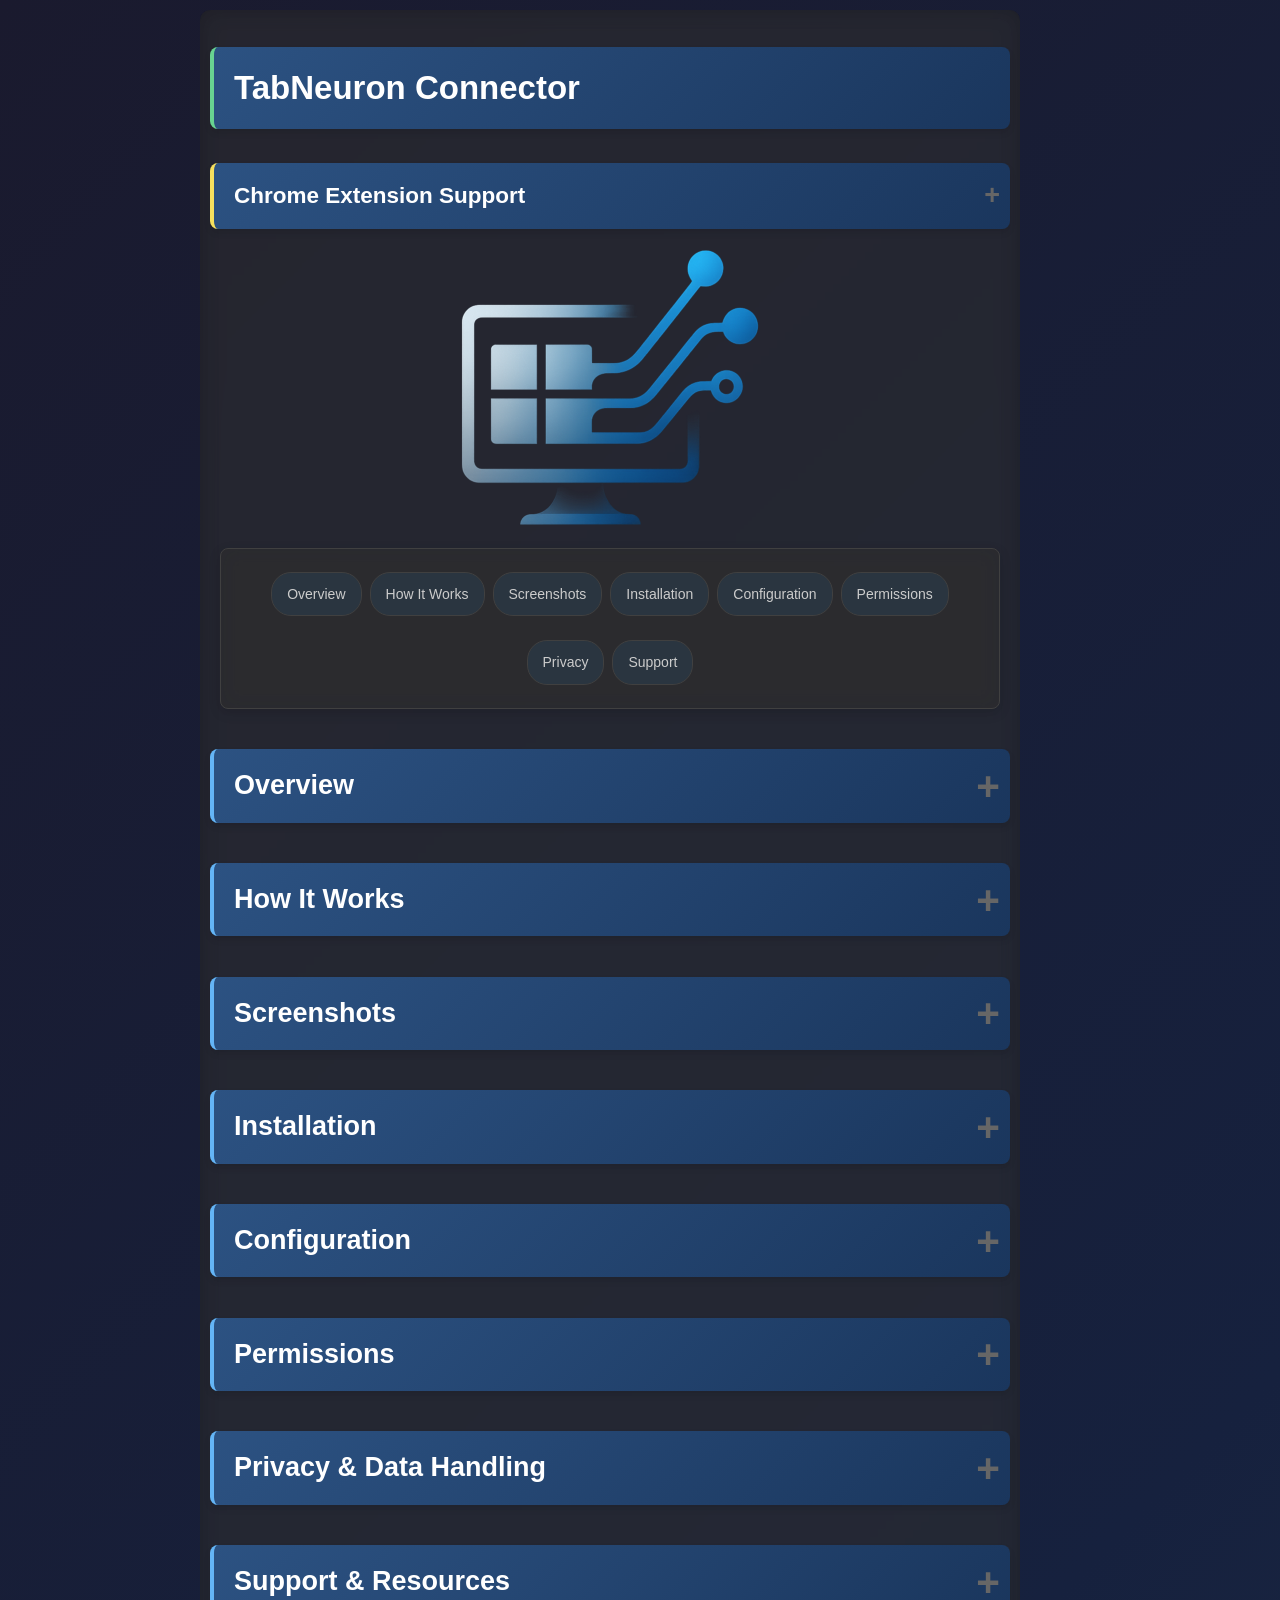
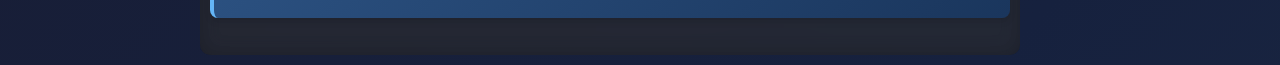
==== commit 34b374d4: "update xt support" ====
--- a/docs/extension-support.html
+++ b/docs/extension-support.html
@@ -16,48 +16,6 @@
     <link rel="icon" type="image/x-icon" href="assets/favicon.ico">
 </head>
 <body>
-<script>
-function scrollToSection(targetId) {
-    const targetElement = document.getElementById(targetId.replace('#', ''));
-    if (targetElement) {
-        const rect = targetElement.getBoundingClientRect();
-        const isVisible = rect.top >= 0 && rect.bottom <= window.innerHeight;
-
-        if (isVisible && rect.top < window.innerHeight * 0.1) {
-            targetElement.scrollIntoView({
-                behavior: 'smooth',
-                block: 'center'
-            });
-        } else {
-            targetElement.scrollIntoView({
-                behavior: 'smooth',
-                block: 'start'
-            });
-        }
-    }
-}
-
-function smartScrollToSection(targetId) {
-    const targetElement = document.getElementById(targetId.replace('#', ''));
-    if (targetElement) {
-        const rect = targetElement.getBoundingClientRect();
-        const isInViewport = rect.top <= window.innerHeight && rect.bottom >= 0;
-
-        if (isInViewport) {
-            targetElement.scrollIntoView({
-                behavior: 'smooth',
-                block: 'center'
-            });
-        } else {
-            targetElement.scrollIntoView({
-                behavior: 'smooth',
-                block: 'start'
-            });
-        }
-    }
-}
-</script>
-</body>
     <aside class="left">
         <nav class="fixed-nav">
         </nav>
@@ -77,21 +35,22 @@
 
     <nav class="horizontal-toc-nav">
         <ul>
-            <li><a href="#overview">Overview</a></li>
-            <li><a href="#how-it-works">How It Works</a></li>
-            <li><a href="#screenshots">Screenshots</a></li>
-            <li><a href="#installation">Installation</a></li>
-            <li><a href="#configuration">Configuration</a></li>
-            <li><a href="#permissions">Permissions</a></li>
-            <li><a href="#privacy">Privacy</a></li>
-            <li><a href="#support">Support</a></li>
+            <li><a href="#overview-h2">Overview</a></li>
+            <li><a href="#how-it-works-h2">How It Works</a></li>
+            <li><a href="#screenshots-h2">Screenshots</a></li>
+            <li><a href="#installation-h2">Installation</a></li>
+            <li><a href="#configuration-h2">Configuration</a></li>
+            <li><a href="#permissions-h2">Permissions</a></li>
+            <li><a href="#privacy-h2">Privacy</a></li>
+            <li><a href="#support-h2">Support</a></li>
         </ul>
     </nav>
 
+    <h2 id="overview-h2">Overview</h2>
     <section class="extension-section" id="overview">
-        <h2>Overview</h2>
-        <div class="cta-box">
-            <span class="nav-arrow-down" onclick="smartScrollToSection('#how-it-works')">⬇️</span>
+        <div class="cta-box">
+            <span class="nav-arrow-down" onclick="toggleSectionFromArrow(this)">−</span>
+            <span class="nav-arrow-up" onclick="toggleSectionFromArrow(this)">−</span>
             <p>TabNeuron Connector is a lightweight Chrome extension that serves as a bridge between your browser and the TabNeuron desktop application. It enables bidirectional communication via localhost, allowing your browser tabs to sync with an infinite 2D spatial canvas workspace.</p>
             <p><strong>Key Benefits:</strong></p>
             <ul>
@@ -104,13 +63,13 @@
         </div>
     </section>
 
+    <h2 id="how-it-works-h2">How It Works</h2>
     <section class="extension-section" id="how-it-works">
-        <h2>How It Works</h2>
-        <div class="cta-box">
-            <span class="nav-arrow-down" onclick="smartScrollToSection('#screenshots')">⬇️</span>
-            <span class="nav-arrow-up" onclick="smartScrollToSection('#overview')">⬆️</span>
+        <div class="cta-box">
+            <span class="nav-arrow-down" onclick="toggleSectionFromArrow(this)">−</span>
+            <span class="nav-arrow-up" onclick="toggleSectionFromArrow(this)">−</span>
             <p>The TabNeuron Connector extension reads tab URLs, titles, and page content from your Chrome browser and forwards them to the TabNeuron desktop application running locally on your machine via <code>localhost:5555</code>.</p>
-            <h3>Why This Extension is Needed:</h3>
+            <h4>Why This Extension is Needed:</h4>
             <p>Chrome extensions are the only way to access browser tab data programmatically. TabNeuron uses this bridge to:</p>
             <ul>
                 <li><strong>Extract Tab Metadata:</strong> Titles, URLs, favicons, and Open Graph tags</li>
@@ -122,14 +81,14 @@
         </div>
     </section>
 
+    <h2 id="screenshots-h2">Screenshots</h2>
     <section class="extension-section" id="screenshots">
-        <h2>Screenshots</h2>
-        <div class="cta-box">
-            <span class="nav-arrow-down" onclick="smartScrollToSection('#installation')">⬇️</span>
-            <span class="nav-arrow-up" onclick="smartScrollToSection('#how-it-works')">⬆️</span>
-            
+        <div class="cta-box">
+            <span class="nav-arrow-down" onclick="toggleSectionFromArrow(this)">−</span>
+            <span class="nav-arrow-up" onclick="toggleSectionFromArrow(this)">−</span>
+
             <h3>Promotional Tiles</h3>
-            
+            <div>
             <figure class="product-fig">
                 <img src="tabneuron_ScrollTile_crx_1400x560_en_scaled.png" alt="TabNeuron Connector - Scroll Tile Banner" class="screenshot">
                 <figcaption class="image-caption">TabNeuron Connector - Chrome Web Store Feature Banner</figcaption>
@@ -139,11 +98,10 @@
                 <img src="tabneuron_AdsTile_crx_440x280_en_scaled.png" alt="TabNeuron Connector - Ads Tile" class="screenshot">
                 <figcaption class="image-caption">TabNeuron Connector - Promotional Tile</figcaption>
             </figure>
-
-            <hr style="margin: 2rem 0; border: none; border-top: 1px solid #444;">
-
+						</div>
+           
             <h3>Extension Interface</h3>
-
+						<div>
             <figure class="product-fig">
                 <img src="connector_status.png" alt="TabNeuron Connector - Status Panel" class="screenshot">
                 <figcaption class="image-caption">Connector Status Panel - View connection status and polling activity</figcaption>
@@ -168,42 +126,45 @@
                 <img src="connector_settings_tab_options.png" alt="TabNeuron Connector - Tab Options" class="screenshot">
                 <figcaption class="image-caption">Tab Options - Configure tab group synchronization settings</figcaption>
             </figure>
-        </div>
-    </section>
-
+            </div>
+        </div>
+    </section>
+
+    <h2 id="installation-h2">Installation</h2>
     <section class="extension-section" id="installation">
-        <h2>Installation</h2>
-        <div class="cta-box">
-            <span class="nav-arrow-down" onclick="smartScrollToSection('#configuration')">⬇️</span>
-            <span class="nav-arrow-up" onclick="smartScrollToSection('#screenshots')">⬆️</span>
-            
-            <h3>Chrome Web Store (Pending Approval)</h3>
-            <p>The TabNeuron Connector is currently pending Chrome Web Store approval. Once approved, it will be available for one-click installation.</p>
-
-            <h3>Manual Installation (Developer Mode)</h3>
-            <p>Install the extension manually via Chrome's Developer Mode:</p>
+        <div class="cta-box">
+            <span class="nav-arrow-down" onclick="toggleSectionFromArrow(this)">−</span>
+            <span class="nav-arrow-up" onclick="toggleSectionFromArrow(this)">−</span>
+
+            <h4>Install from Chrome Web Store</h4>
+            <p>The TabNeuron Connector extension is available in the Chrome Web Store for one-click installation:</p>
+            
+            <div class="download-buttons" style="margin: 2rem 0;">
+                <a href="https://chromewebstore.google.com/detail/tetramatrix-connector/okkajfohkcicdabhdkmakdlblkknnmfm?authuser=0&hl=de" target="_blank" class="btn btn-primary btn-large">🚀 Install from Chrome Web Store</a>
+            </div>
+
+            <h4>Installation Steps:</h4>
             <ol>
-                <li>Download the <code>chrome-extension.crx</code> file</li>
-                <li>Open Chrome and navigate to <code>chrome://extensions/</code></li>
-                <li>Enable <strong>Developer mode</strong> (toggle in top-right corner)</li>
-                <li>Drag & drop the <code>.crx</code> file onto the extensions page</li>
-                <li>Click <strong>"Add extension"</strong> when prompted</li>
-                <li>Click the extension icon in the toolbar to open the popup</li>
+                <li>Click the "Install from Chrome Web Store" button above</li>
+                <li>On the Chrome Web Store page, click <strong>"Add to Chrome"</strong></li>
+                <li>Confirm by clicking <strong>"Add extension"</strong> when prompted</li>
+                <li>Once installed, the extension icon will appear in your Chrome toolbar</li>
+                <li>Click the extension icon to configure the connection to TabNeuron</li>
             </ol>
 
             <div class="cta-box" style="background: #1a1a2e; border-left: 4px solid #4CAF50; margin-top: 1rem;">
-                <p><strong>✓ Installation Complete!</strong> The extension icon should now appear in your Chrome toolbar. Click it to configure the connection.</p>
-            </div>
-        </div>
-    </section>
-
+                <p><strong>✓ Installation Complete!</strong> The extension icon should now appear in your Chrome toolbar. Click it to configure the connection to TabNeuron.</p>
+            </div>
+        </div>
+    </section>
+
+    <h2 id="configuration-h2">Configuration</h2>
     <section class="extension-section" id="configuration">
-        <h2>Configuration</h2>
-        <div class="cta-box">
-            <span class="nav-arrow-down" onclick="smartScrollToSection('#permissions')">⬇️</span>
-            <span class="nav-arrow-up" onclick="smartScrollToSection('#installation')">⬆️</span>
-            
-            <h3>Connection Settings</h3>
+        <div class="cta-box">
+            <span class="nav-arrow-down" onclick="toggleSectionFromArrow(this)">−</span>
+            <span class="nav-arrow-up" onclick="toggleSectionFromArrow(this)">−</span>
+
+            <h4>Connection Settings</h4>
             <p>After installation, configure the extension to connect to TabNeuron:</p>
             <ol>
                 <li>Click the TabNeuron Connector icon in Chrome's toolbar</li>
@@ -214,14 +175,14 @@
                 <li>Click <strong>"▶️ Start"</strong> to begin synchronization</li>
             </ol>
 
-            <h3>Content Extraction Options</h3>
+            <h4>Content Extraction Options</h4>
             <ul>
                 <li><strong>Content Length:</strong> Choose between 500-10000 characters per page</li>
                 <li><strong>Strip Ads:</strong> Automatically remove advertising content</li>
                 <li><strong>Extract Metadata:</strong> Enable Open Graph tags and descriptions</li>
             </ul>
 
-            <h3>Tab Sync Options</h3>
+            <h4>Tab Sync Options</h4>
             <ul>
                 <li><strong>Sync Tab Groups:</strong> Mirror Chrome's native tab groups</li>
                 <li><strong>Auto-Sync:</strong> Automatically detect and sync new tabs</li>
@@ -234,12 +195,12 @@
         </div>
     </section>
 
+    <h2 id="permissions-h2">Permissions</h2>
     <section class="extension-section" id="permissions">
-        <h2>Permissions</h2>
-        <div class="cta-box">
-            <span class="nav-arrow-down" onclick="smartScrollToSection('#privacy')">⬇️</span>
-            <span class="nav-arrow-up" onclick="smartScrollToSection('#configuration')">⬆️</span>
-            
+        <div class="cta-box">
+            <span class="nav-arrow-down" onclick="toggleSectionFromArrow(this)">−</span>
+            <span class="nav-arrow-up" onclick="toggleSectionFromArrow(this)">−</span>
+
             <p>The TabNeuron Connector requests the following permissions, all used solely for local communication with the desktop application:</p>
             
             <table class="feature-table">
@@ -277,12 +238,12 @@
         </div>
     </section>
 
+    <h2 id="privacy-h2">Privacy & Data Handling</h2>
     <section class="extension-section" id="privacy">
-        <h2>Privacy & Data Handling</h2>
-        <div class="cta-box">
-            <span class="nav-arrow-down" onclick="smartScrollToSection('#support')">⬇️</span>
-            <span class="nav-arrow-up" onclick="smartScrollToSection('#permissions')">⬆️</span>
-            
+        <div class="cta-box">
+            <span class="nav-arrow-down" onclick="toggleSectionFromArrow(this)">−</span>
+            <span class="nav-arrow-up" onclick="toggleSectionFromArrow(this)">−</span>
+
             <p><strong>TabNeuron Connector is designed with privacy-first principles:</strong></p>
             
             <ul>
@@ -297,17 +258,16 @@
         </div>
     </section>
 
+    <h2 id="support-h2">Support & Resources</h2>
     <section class="extension-section" id="support">
-        <h2>Support & Resources</h2>
-        <div class="cta-box">
-            <span class="nav-arrow-down" onclick="window.scrollTo({top: 0, behavior: 'smooth'})">⬇️</span>
-            <span class="nav-arrow-up" onclick="smartScrollToSection('#privacy')">⬆️</span>
-            
+        <div class="cta-box">
+            <span class="nav-arrow-down" onclick="toggleSectionFromArrow(this)">−</span>
+            <span class="nav-arrow-up" onclick="toggleSectionFromArrow(this)">−</span>
+
             <p>Need help or have questions about TabNeuron Connector?</p>
             
             <div class="external-links">
                 <a href="index.html" class="btn btn-primary">TabNeuron Website</a>
-                <a href="https://github.com/tetramatrix" target="_blank" class="btn btn-primary">GitHub</a>
                 <a href="https://discord.gg/4QkQSfSATF" target="_blank" class="btn btn-primary">Discord Community</a>
                 <a href="privacy.html" class="btn btn-primary">Privacy Policy</a>
             </div>
@@ -315,6 +275,7 @@
             <hr style="margin: 2rem 0; border: none; border-top: 1px solid #444;">
 
             <h3>Report Issues</h3>
+            
             <p>Found a bug or have a feature request? Please report it on our GitHub repository or join the discussion on Discord.</p>
 
             <div class="cta-box" style="background: #1a1a2e; border-left: 4px solid #64b5f6; margin-top: 1rem;">
@@ -325,6 +286,8 @@
 
     <section class="extension-section" id="back-to-main">
         <div class="cta-box">
+            <span class="nav-arrow-down" onclick="toggleSectionFromArrow(this)">−</span>
+            <span class="nav-arrow-up" onclick="toggleSectionFromArrow(this)">−</span>
             <h3>Get Started with TabNeuron</h3>
             <p>Download the TabNeuron desktop application and start organizing your browser tabs with AI.</p>
             <div class="download-buttons">
@@ -334,5 +297,8 @@
     </section>
 
     </main>
+
+<script src="main.js"></script>
+
 </body>
 </html>
--- a/docs/main.css
+++ b/docs/main.css
@@ -719,6 +719,33 @@
   background: #3182ce;
 }
 
+/* External Partner Buttons (Lemonade, FastFlowLM) */
+.btn-partner,
+.btn-partner-fastflow {
+  padding: 4px 8px !important;
+  border-radius: 5px;
+  font-weight: 700;
+  font-size: 19px !important;
+  text-decoration: none !important;
+  display: inline-block;
+  transition: all 0.3s ease;
+  white-space: nowrap;
+  width: 400px;
+  text-align: center;
+}
+
+.btn-partner {
+  background: linear-gradient(135deg, #fbbf24 0%, #f59e0b 100%);
+  color: #000 !important;
+  box-shadow: 0 2px 4px rgba(0, 0, 0, 0.2);
+}
+
+.btn-partner:hover {
+  background: linear-gradient(135deg, #f59e0b 0%, #d97706 100%);
+  transform: translateY(-2px);
+  box-shadow: 0 4px 8px rgba(0, 0, 0, 0.3);
+}
+
 /* Download buttons container */
 .download-buttons {
   display: flex;
@@ -925,6 +952,65 @@
   margin-top: 10px;
   color: var(--text-secondary);
   font-size: 14px;
+}
+
+/* Screenshot figures */
+.screenshot-figure {
+  margin: 30px auto;
+  max-width: 100%;
+}
+
+.screenshot-figure .sorana-screenshot {
+  max-width: 100%;
+  height: auto;
+  border-radius: 8px;
+  box-shadow: 0 4px 12px rgba(0, 0, 0, 0.3);
+}
+
+.screenshot-figure figcaption {
+  margin-top: 12px;
+  color: var(--text-secondary);
+  font-size: 14px;
+  font-style: italic;
+}
+
+/* Chatbot figure */
+.chatbot-figure {
+  margin: 30px auto;
+  max-width: 100%;
+}
+
+.chatbot-figure .chatbot-screenshot {
+  max-width: 100%;
+  height: auto;
+  border-radius: 8px;
+  box-shadow: 0 4px 12px rgba(0, 0, 0, 0.3);
+}
+
+/* Mindmap figure */
+.mindmap-figure {
+  margin: 30px auto;
+  max-width: 100%;
+}
+
+.mindmap-figure .mindmap-screenshot {
+  max-width: 100%;
+  height: auto;
+  border-radius: 8px;
+  box-shadow: 0 4px 12px rgba(0, 0, 0, 0.3);
+}
+
+/* Model manager figure */
+.model-manager-figure {
+  margin: 30px auto;
+  max-width: 100%;
+}
+
+.model-manager-figure .model-manager-screenshot {
+  max-width: 100%;
+  height: auto;
+  border-radius: 8px;
+  box-shadow: 0 4px 12px rgba(0, 0, 0, 0.3);
 }
 
 /* Specific section styles */
@@ -952,13 +1038,23 @@
 
 .product-fig {
   margin: 15px auto;
-  display: flex;
+  display: flex !important;
+  flex-direction: column !important;
+  align-items: center;
   justify-content: center;
+}
+
+.product-fig figcaption {
+  display: block;
+  width: 100%;
+  text-align: center;
 }
 
 .store-fig {
   margin: 15px auto;
   display: flex;
+  flex-direction: column;
+  align-items: center;
   justify-content: center;
 }
 
@@ -1121,4 +1217,140 @@
   z-index: 10;
   box-shadow: 0 2px 4px rgba(0, 0, 0, 0.2);
   animation: pulse 2s infinite;
+}
+
+/* === Collapsible Sections === */
+
+/* Collapsible H2 sections */
+h2.collapsible {
+  cursor: pointer;
+  position: relative;
+  padding-right: 40px;
+  user-select: none;
+  transition: color 0.2s ease;
+}
+
+h2.collapsible:hover {
+  color: #64b5f6;
+}
+
+h2.collapsible::after {
+  content: '+';
+  position: absolute;
+  right: 10px;
+  top: 50%;
+  transform: translateY(-50%);
+  font-size: 1.5em;
+  font-weight: bold;
+  color: #666;
+  transition: transform 0.3s ease;
+}
+
+h2.collapsible.collapsed::after {
+  content: '−';
+}
+
+/* Collapsible H3 sections */
+h3.collapsible {
+  cursor: pointer;
+  position: relative;
+  padding-right: 40px;
+  user-select: none;
+  transition: color 0.2s ease;
+}
+
+h3.collapsible:hover {
+  color: #64b5f6;
+}
+
+h3.collapsible::after {
+  content: '+';
+  position: absolute;
+  right: 10px;
+  top: 50%;
+  transform: translateY(-50%);
+  font-size: 1.2em;
+  font-weight: bold;
+  color: #666;
+  transition: transform 0.3s ease;
+}
+
+h3.collapsible.collapsed::after {
+  content: '−';
+}
+
+/* Collapsed sections and divs */
+section.collapsed {
+  display: none;
+}
+
+div.collapsed {
+  display: none;
+}
+
+/* Nav toggle arrows */
+.nav-arrow-down,
+.nav-arrow-up {
+  cursor: pointer;
+  display: inline-block;
+  margin: 0 5px;
+  font-size: 1.2em;
+  user-select: none;
+  font-weight: bold;
+  background-color: rgba(0, 123, 255, 0.1);
+  color: #007bff;
+  width: 28px;
+  height: 28px;
+  line-height: 28px;
+  text-align: center;
+  border-radius: 4px;
+  transition: all 0.2s ease;
+}
+
+.nav-arrow-down:hover,
+.nav-arrow-up:hover {
+  background-color: #007bff;
+  color: white;
+}
+
+/* Back to Top Button */
+.back-to-top {
+  text-align: center;
+  margin: 40px 0 20px;
+}
+
+.back-to-top button {
+  background-color: #007bff;
+  color: white;
+  border: none;
+  padding: 12px 24px;
+  font-size: 1em;
+  border-radius: 4px;
+  cursor: pointer;
+  transition: background-color 0.2s ease;
+}
+
+.back-to-top button:hover {
+  background-color: #0056b3;
+}
+
+/* NEW badge */
+.new-badge {
+  background-color: #ff0000;
+  color: white;
+  font-weight: bold;
+  padding: 5px 10px;
+  border-radius: 50%;
+  font-size: 14px;
+  display: inline-block;
+  margin-left: 10px;
+  box-shadow: 0 2px 4px rgba(0,0,0,0.3);
+}
+
+/* Star-shaped badge */
+.new-badge {
+  clip-path: polygon(50% 0%, 61% 35%, 98% 35%, 68% 57%, 79% 91%, 50% 70%, 21% 91%, 32% 57%, 2% 35%, 39% 35%);
+  padding: 8px 12px;
+  min-width: 40px;
+  text-align: center;
 }
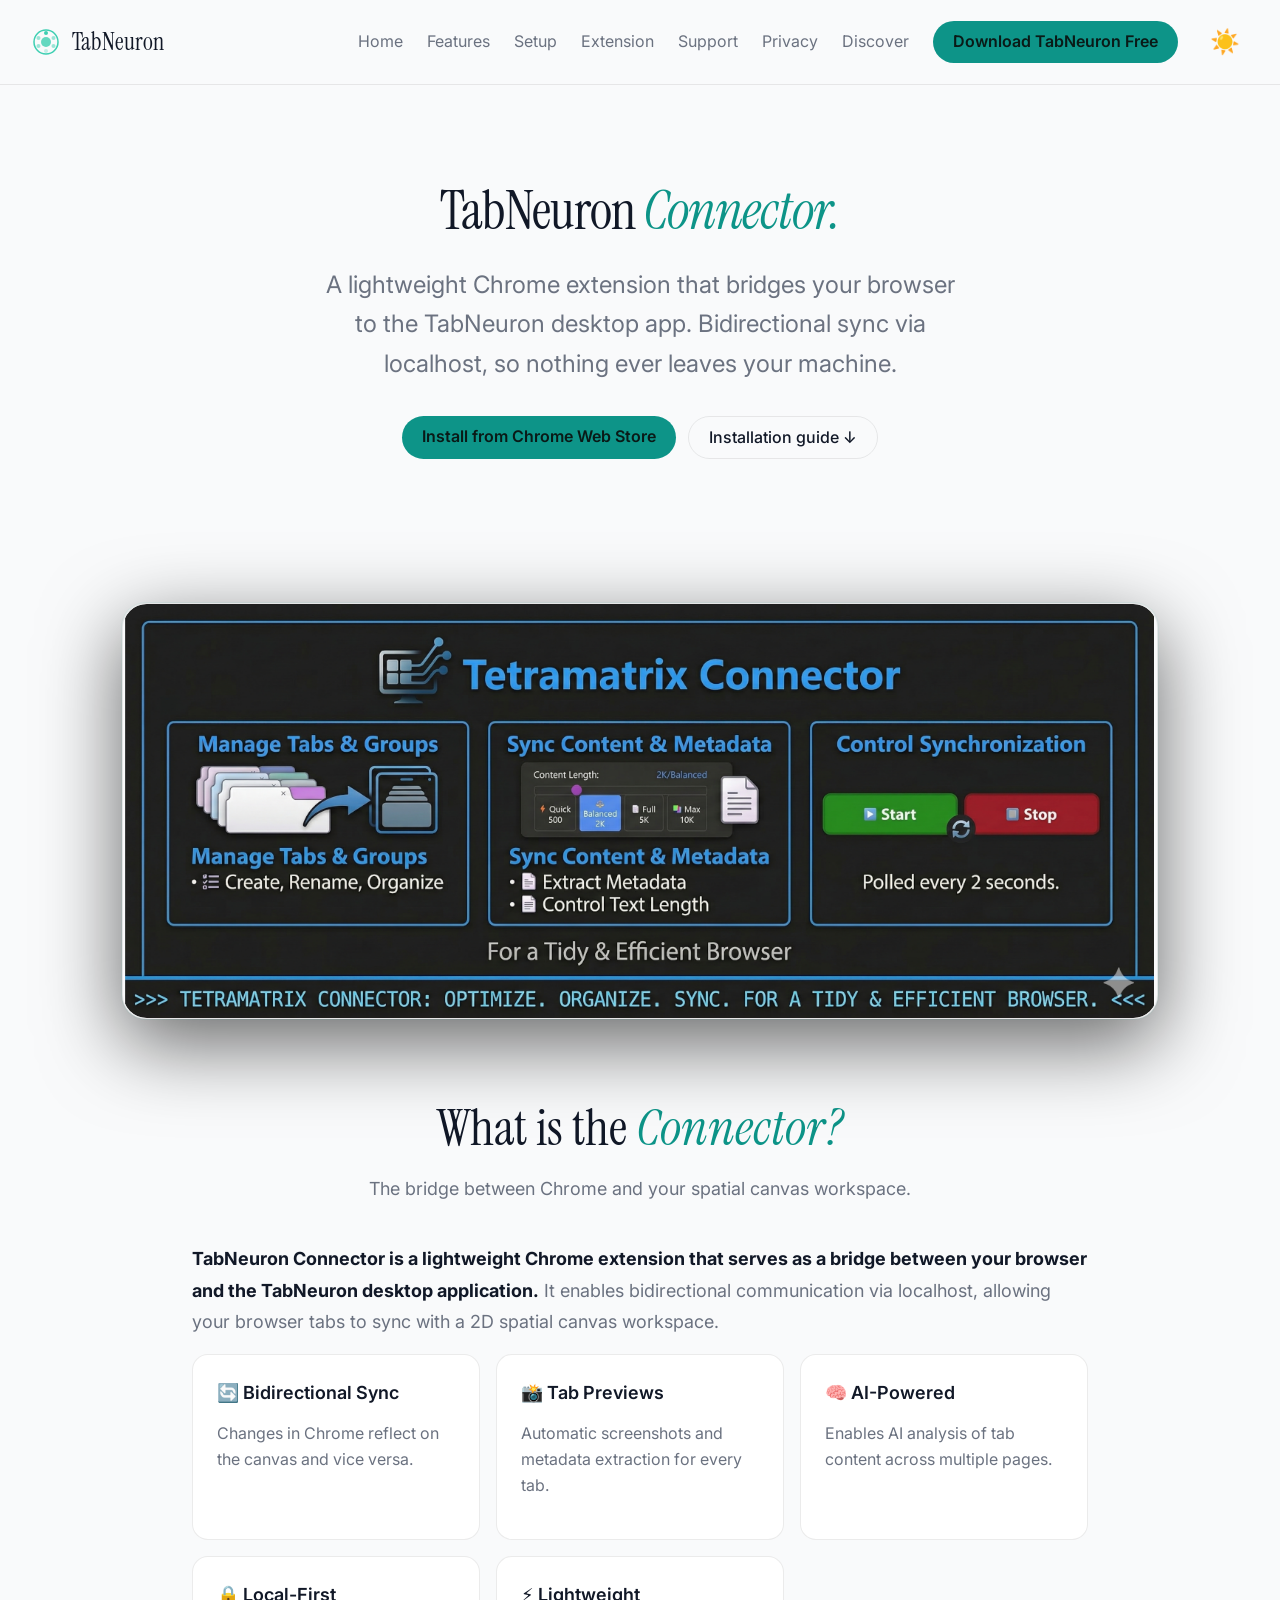
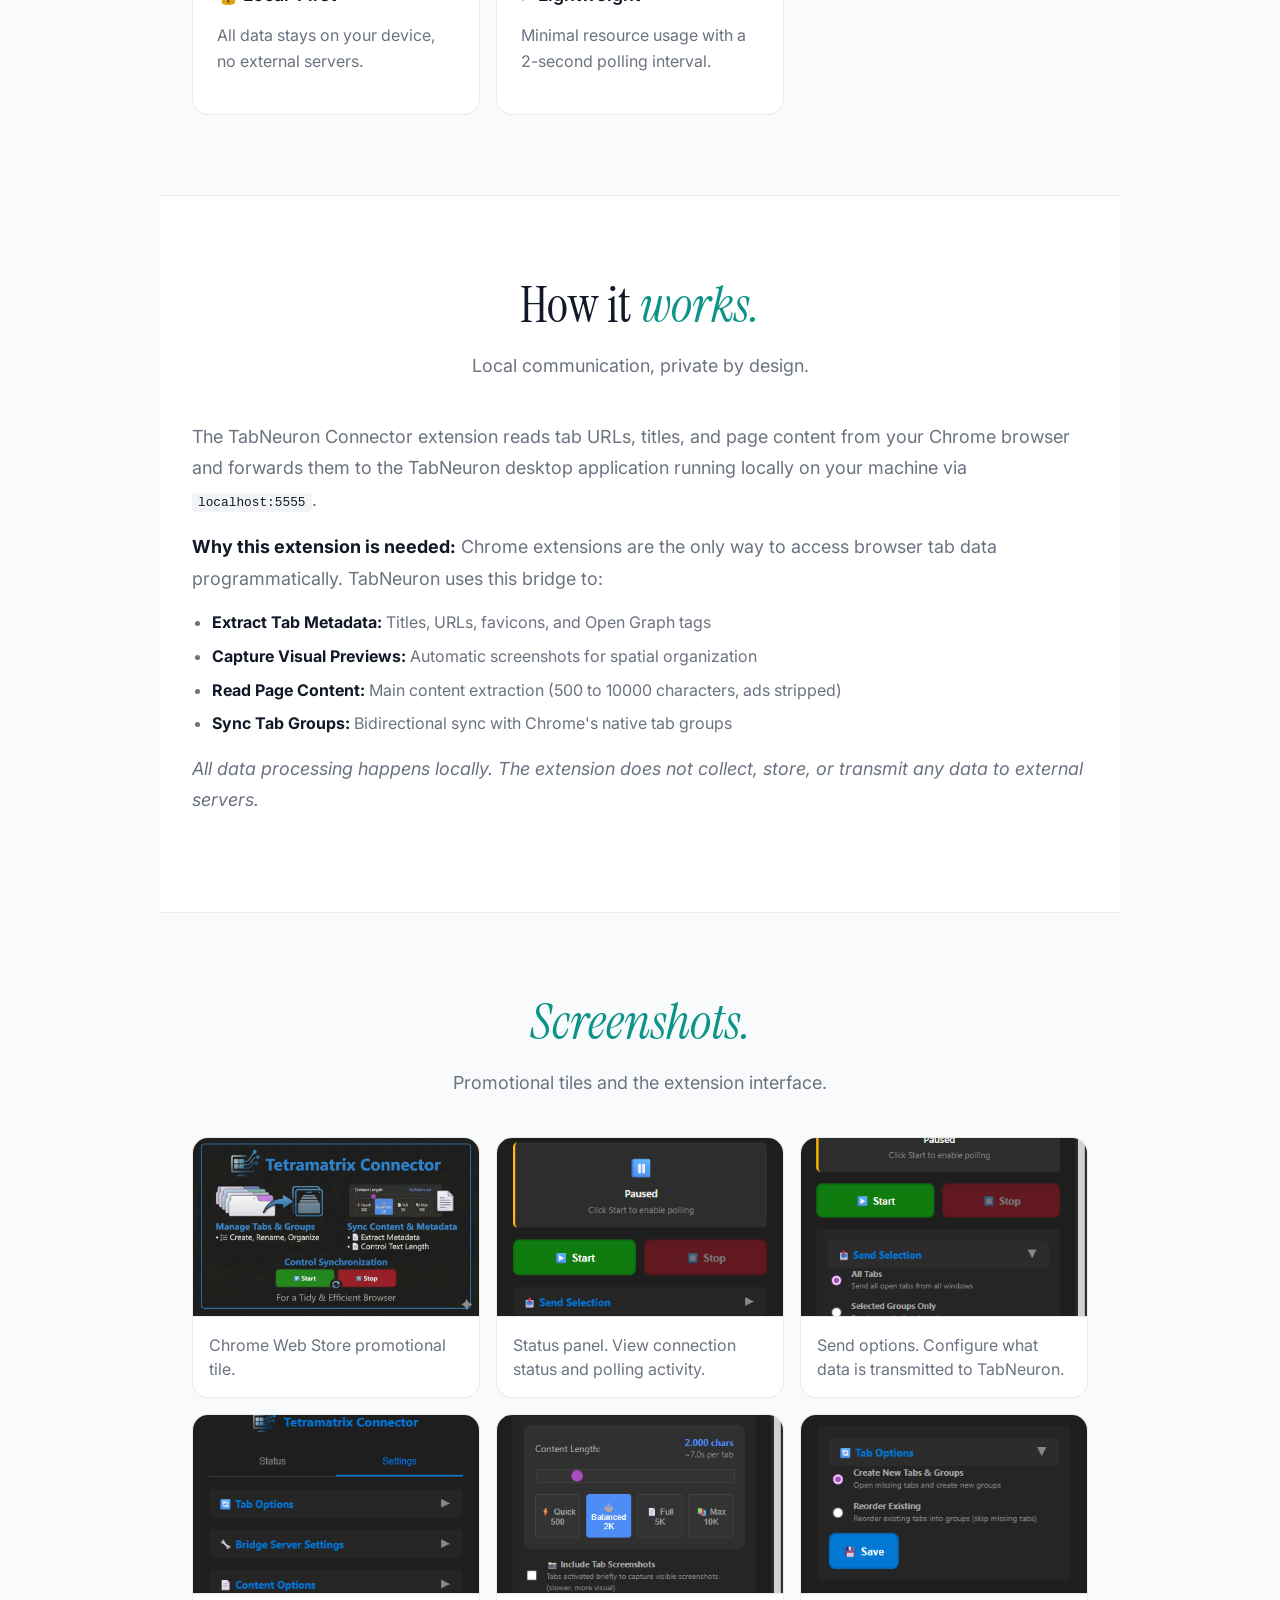
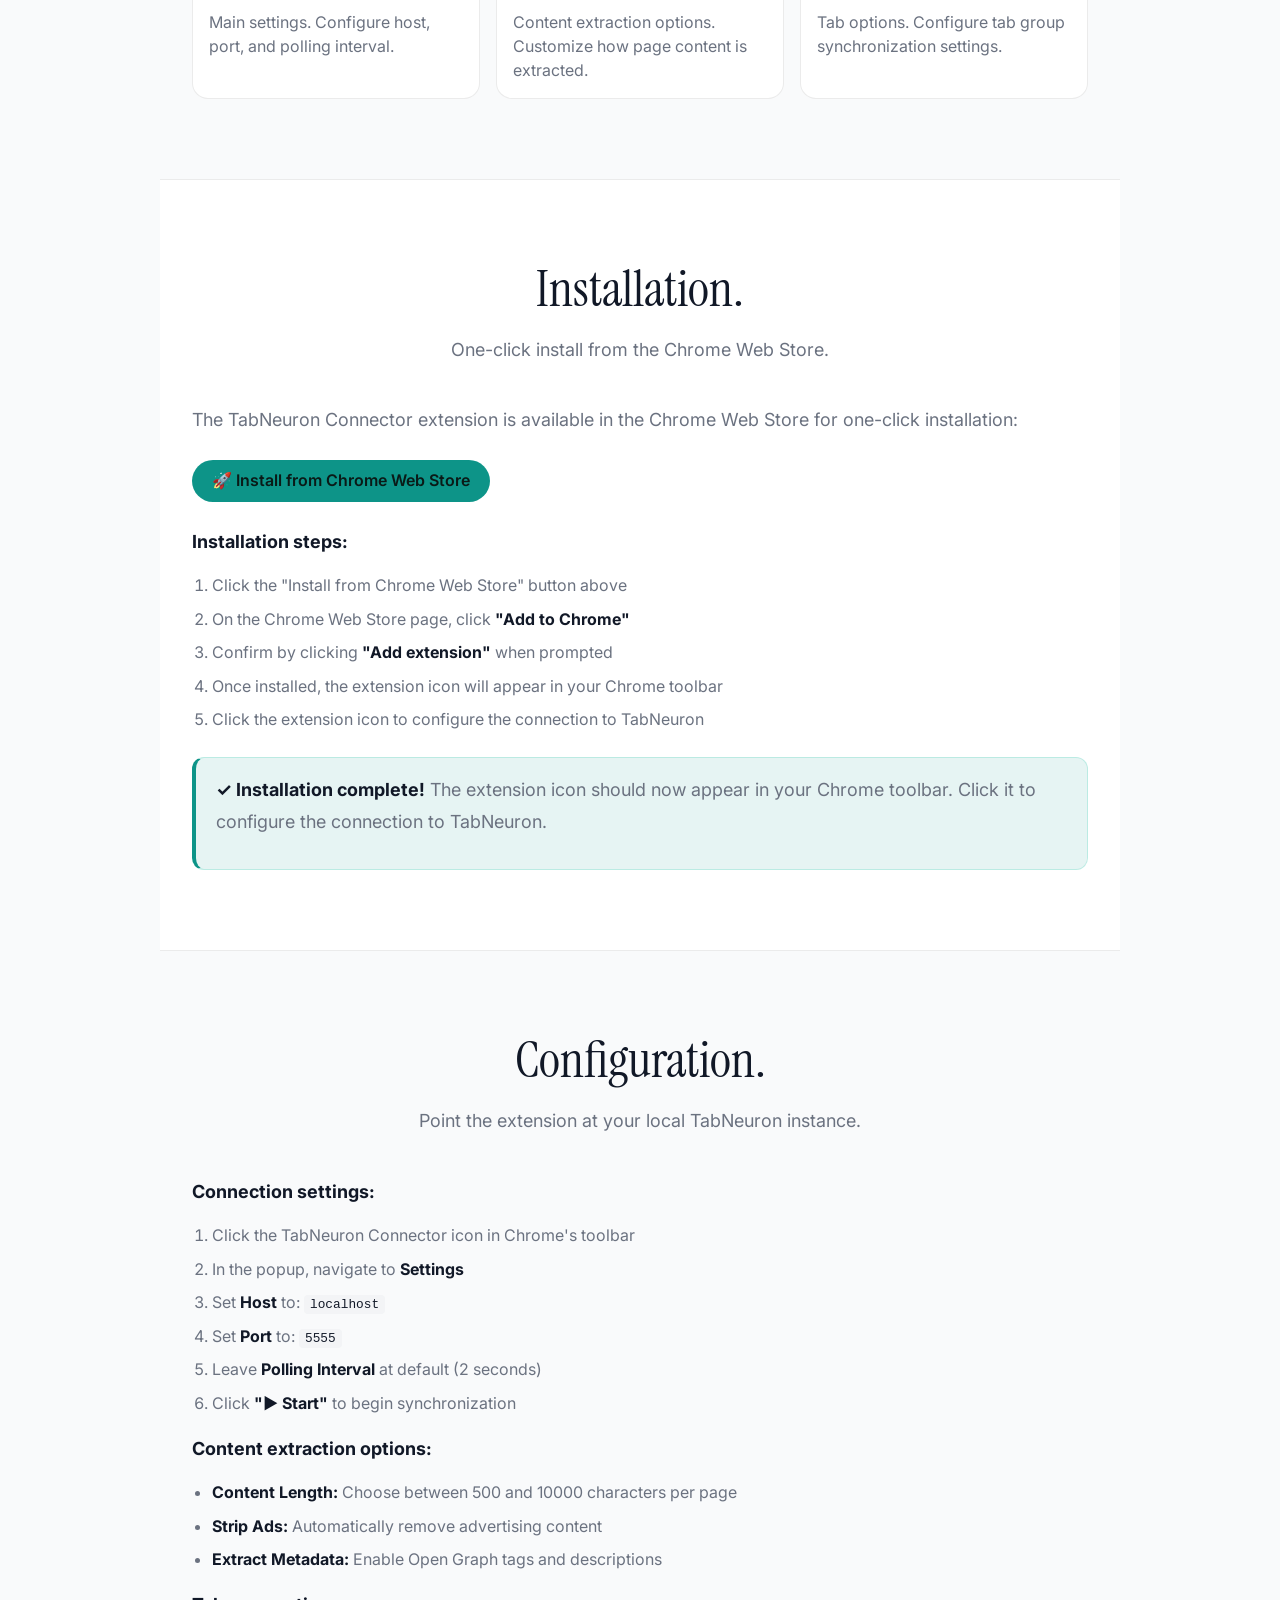
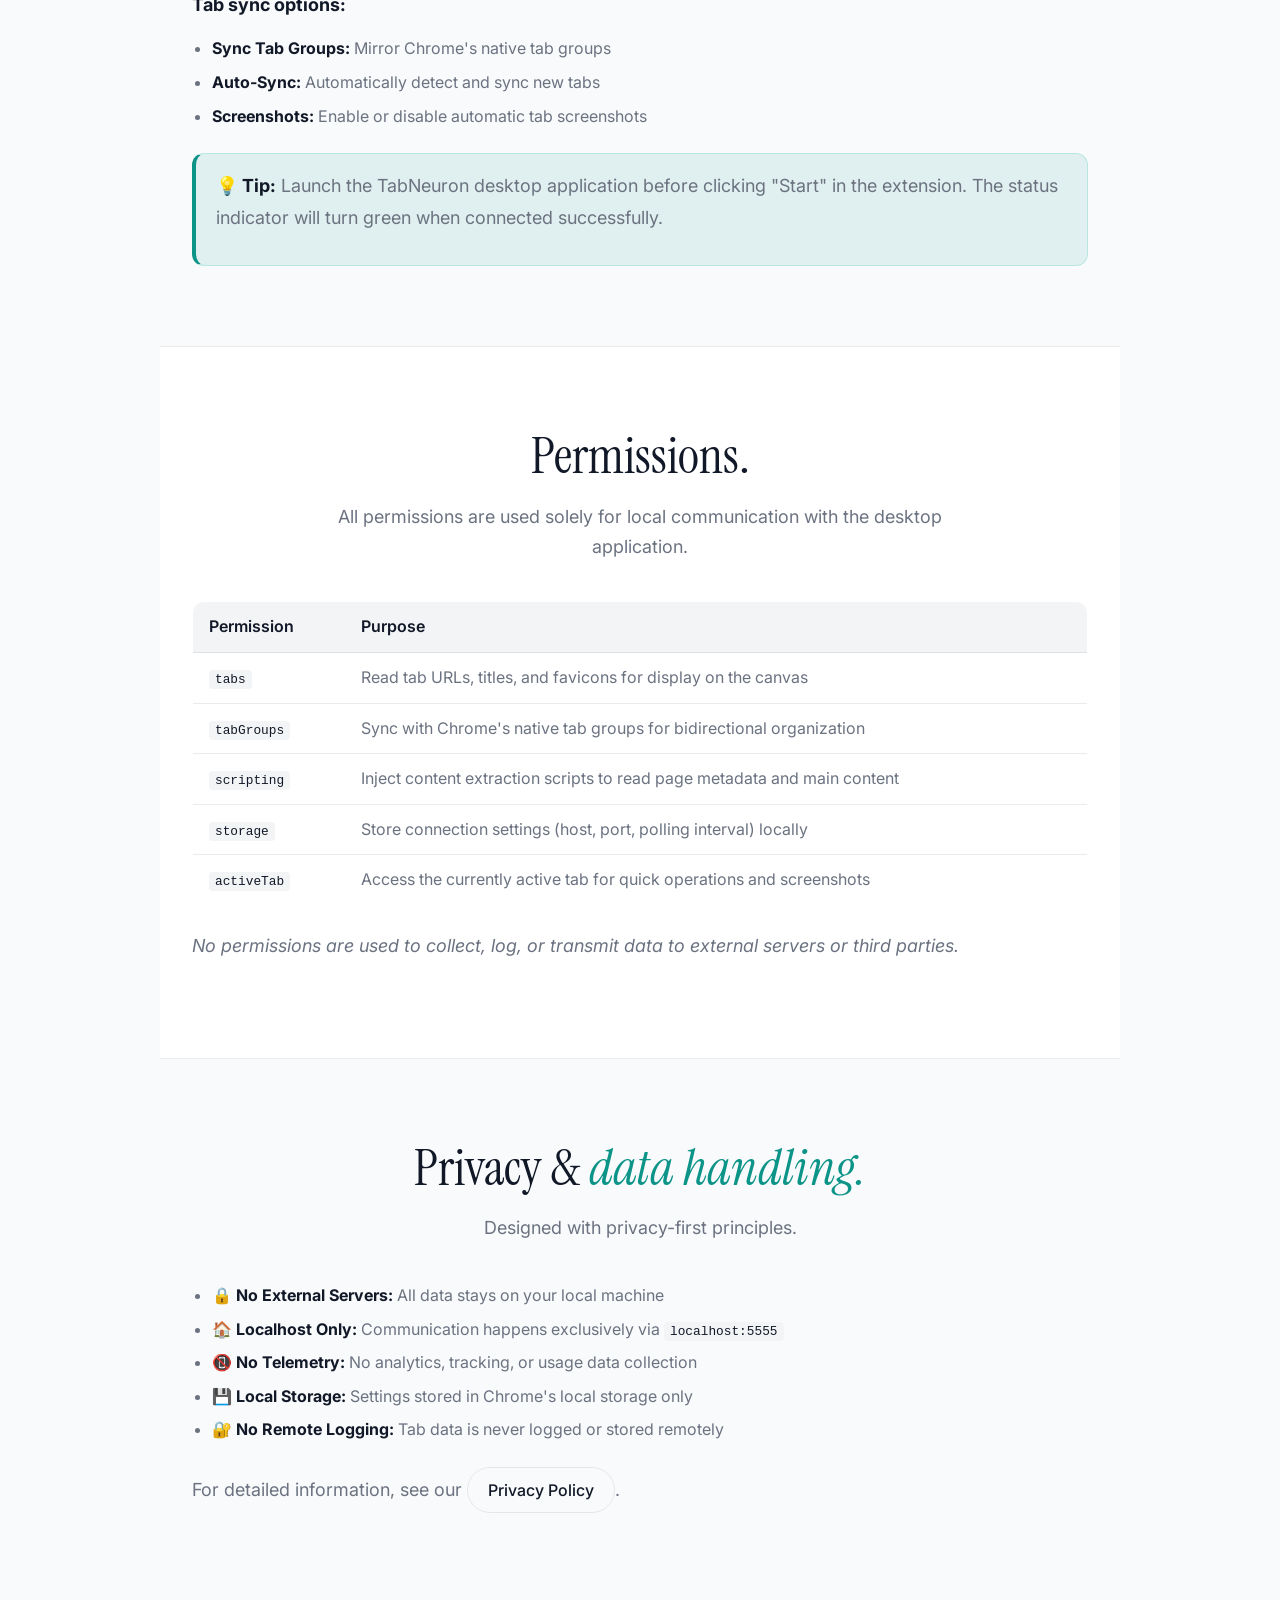
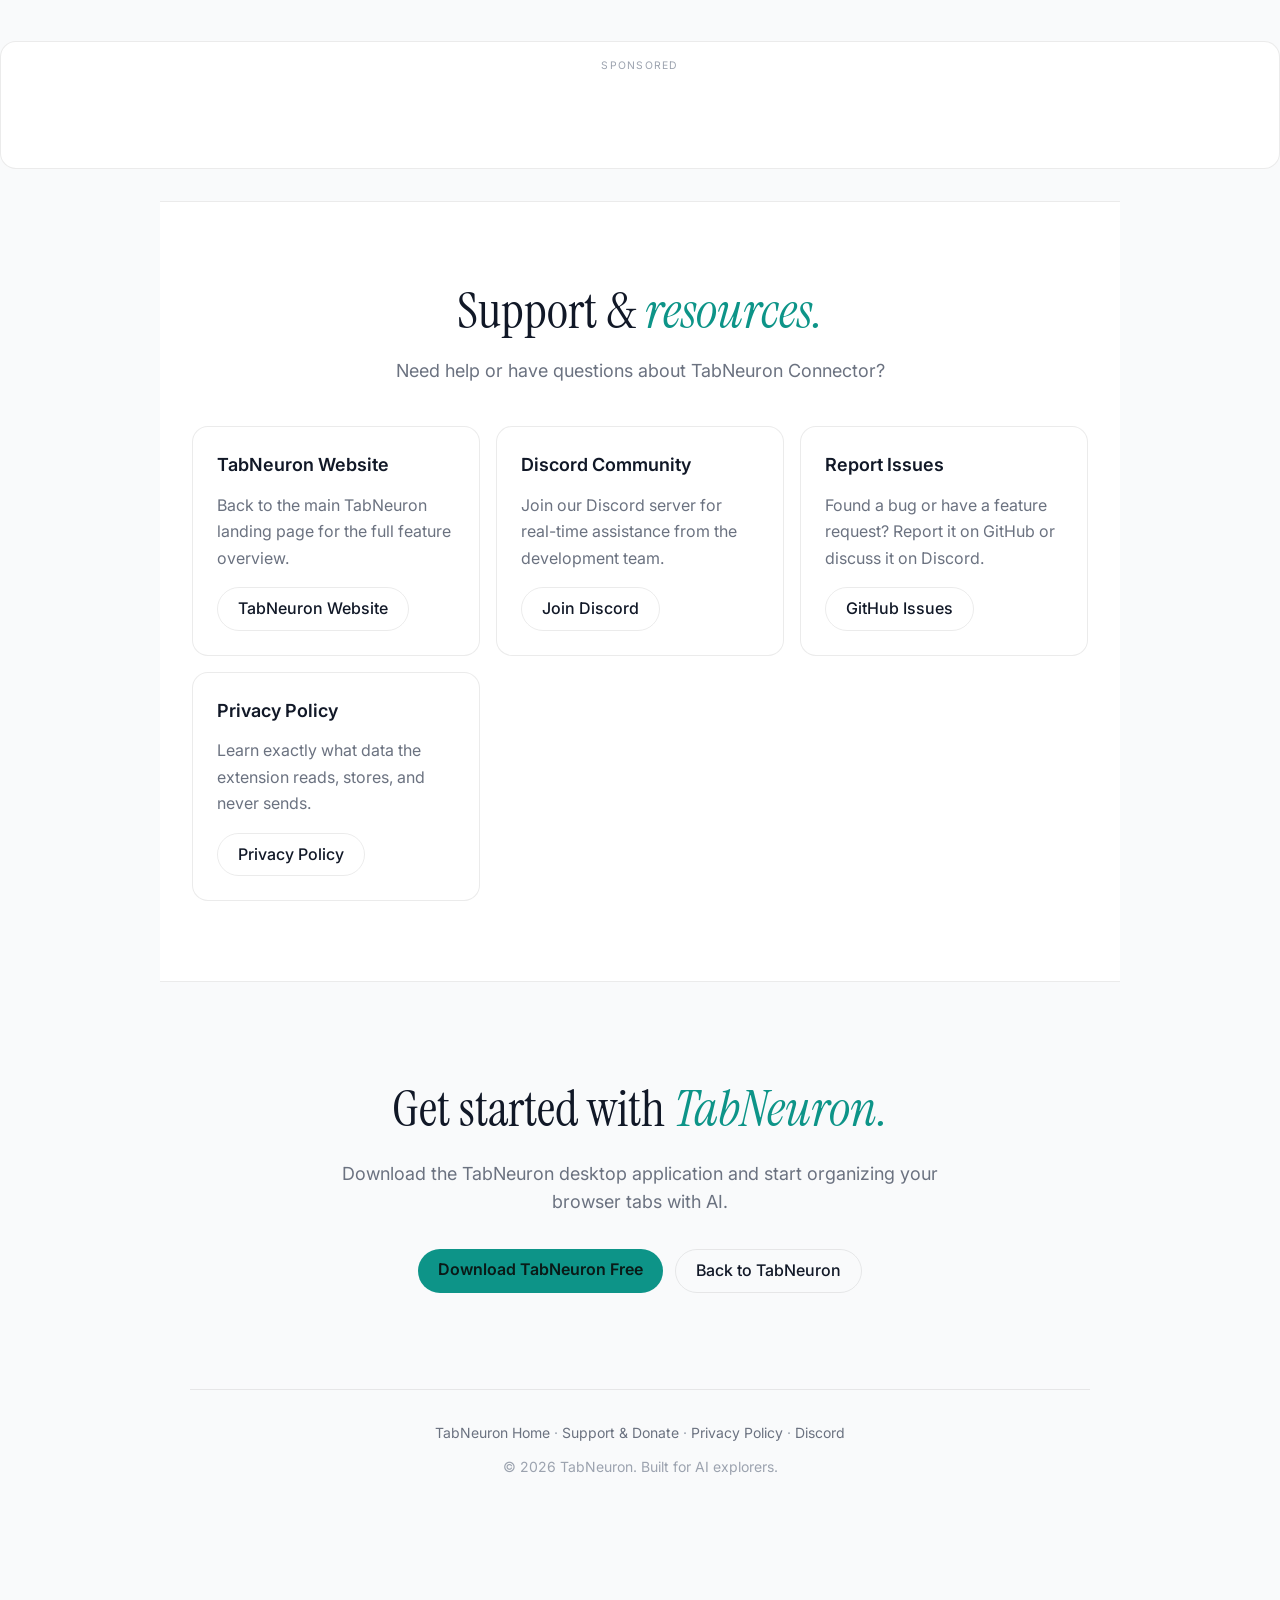
==== commit 2cad8694: "feat(docs): redesign website in Sorana style with support, extension and privacy pages" ====
--- a/docs/extension-support.html
+++ b/docs/extension-support.html
@@ -1,304 +1,782 @@
 <!DOCTYPE html>
-<html lang="en">
+<html lang="en" data-theme="dark">
 <head>
-    <meta charset="UTF-8">
-    <meta name="viewport" content="width=device-width, initial-scale=1.0, maximum-scale=1.0, user-scalable=no">
-    <meta name="format-detection" content="telephone=no">
-    <title>TabNeuron Connector - Chrome Extension Support</title>
-    <meta name="description" content="TabNeuron Connector Chrome Extension - Lightweight bridge for bidirectional sync between Chrome tabs and TabNeuron desktop workspace.">
-    <meta name="author" content="Tetramatrix">
-    <meta property="og:title" content="TabNeuron Connector - Chrome Extension Support">
-    <meta property="og:description" content="Lightweight bridge for bidirectional sync between Chrome and TabNeuron desktop application.">
-    <meta property="og:type" content="website">
-    <meta property="og:image" content="tabneuron_ScrollTile_crx_1400x560_en_scaled.png">
-
-    <link rel="stylesheet" href="main.css">
-    <link rel="icon" type="image/x-icon" href="assets/favicon.ico">
+<meta charset="UTF-8">
+<meta name="viewport" content="width=device-width, initial-scale=1.0">
+<script>
+(function(){
+  var stored=localStorage.getItem('theme');
+  if(stored){document.documentElement.setAttribute('data-theme',stored);}
+  else if(window.matchMedia&&window.matchMedia('(prefers-color-scheme: light)').matches){
+    document.documentElement.setAttribute('data-theme','light');
+  }
+})();
+</script>
+
+<!-- Google Ads -->
+<script async src="https://pagead2.googlesyndication.com/pagead/js/adsbygoogle.js?client=ca-pub-6449563648591184"
+     crossorigin="anonymous"></script>
+
+  <title>TabNeuron Connector | Chrome Extension Support</title>
+<meta name="description" content="TabNeuron Connector Chrome Extension. Lightweight bridge for bidirectional sync between Chrome tabs and the TabNeuron desktop workspace. Install, configure, and go.">
+  <link rel="icon" type="image/png" href="logo_small.png">
+  <link rel="canonical" href="https://tetramatrix.github.io/TabNeuron/extension-support.html">
+  <meta name="robots" content="index, follow">
+  <meta name="theme-color" content="#0e0f11">
+  <meta property="og:title" content="TabNeuron Connector | Chrome Extension Support">
+  <meta property="og:description" content="Lightweight bridge for bidirectional sync between Chrome and the TabNeuron desktop application.">
+  <meta property="og:type" content="website">
+  <meta property="og:image" content="tabneuron_ScrollTile_crx_1400x560_en_scaled.png">
+<link rel="preconnect" href="https://fonts.googleapis.com">
+<link rel="preconnect" href="https://fonts.gstatic.com" crossorigin>
+<link href="https://fonts.googleapis.com/css2?family=Inter:wght@300..700&family=Instrument+Serif:ital@0;1&display=swap" rel="stylesheet">
+
+<style>
+:root, [data-theme="dark"] {
+  --color-bg:             #0e0f11;
+  --color-surface:        #141618;
+  --color-surface-2:      #1a1c1f;
+  --color-surface-3:      #202226;
+  --color-border:         rgba(255,255,255,0.08);
+  --color-text:           #e8eaed;
+  --color-text-muted:     #8a8f98;
+  --color-text-faint:     #4a4f58;
+  --color-primary:        #3ecfb2;
+  --color-primary-hover:  #2fb89d;
+  --color-primary-dim:    rgba(62,207,178,0.12);
+  --color-free:           #4ade80;
+  --color-free-dim:       rgba(74,222,128,0.12);
+
+  --font-display: 'Instrument Serif', Georgia, serif;
+  --font-body: 'Inter', system-ui, sans-serif;
+
+  --text-xs:   clamp(0.75rem, 0.7rem + 0.25vw, 0.875rem);
+  --text-sm:   clamp(0.875rem, 0.8rem + 0.35vw, 1rem);
+  --text-base: clamp(1rem, 0.95rem + 0.25vw, 1.125rem);
+  --text-lg:   clamp(1.125rem, 1rem + 0.75vw, 1.5rem);
+  --text-xl:   clamp(1.5rem, 1.2rem + 1.25vw, 2.25rem);
+  --text-2xl:  clamp(2rem, 1.2rem + 2.5vw, 3.5rem);
+  --text-hero: clamp(2rem, 1rem + 3vw, 3.5rem);
+
+  --space-1: 0.25rem; --space-2: 0.5rem; --space-3: 0.75rem;
+  --space-4: 1rem; --space-5: 1.25rem; --space-6: 1.5rem;
+  --space-8: 2rem; --space-10: 2.5rem; --space-12: 3rem;
+  --space-16: 4rem; --space-20: 5rem; --space-24: 6rem;
+
+  --radius-sm: 0.375rem; --radius-md: 0.5rem; --radius-lg: 0.75rem;
+  --radius-xl: 1rem; --radius-2xl: 1.5rem; --radius-full: 9999px;
+}
+
+[data-theme="light"] {
+  --color-bg:             #f9fafb;
+  --color-surface:        #ffffff;
+  --color-surface-2:      #f3f4f6;
+  --color-surface-3:      #e5e7eb;
+  --color-border:         rgba(0,0,0,0.08);
+  --color-text:           #111827;
+  --color-text-muted:     #6b7280;
+  --color-text-faint:     #9ca3af;
+  --color-primary:        #0d9488;
+  --color-primary-hover:  #0f766e;
+  --color-primary-dim:    rgba(13,148,136,0.1);
+  --color-free:           #16a34a;
+  --color-free-dim:       rgba(22,163,74,0.1);
+}
+
+*, *::before, *::after { box-sizing: border-box; margin: 0; padding: 0; }
+html { scroll-behavior: smooth; -webkit-font-smoothing: antialiased; }
+section[id] { scroll-margin-top: 84px; }
+body {
+  min-height: 100dvh;
+  font-family: var(--font-body);
+  font-size: var(--text-base);
+  color: var(--color-text);
+  background: var(--color-bg);
+  line-height: 1.6;
+  overflow-x: hidden;
+  padding-bottom: 240px; /* reserve space for Google Ads bottom banner */
+}
+img { display: block; max-width: 100%; height: auto; }
+ul, ol { padding-left: var(--space-5); }
+ul { list-style: disc; }
+ol { list-style: decimal; }
+li { margin-bottom: var(--space-2); line-height: 1.6; }
+a { color: var(--color-primary); text-decoration: none; }
+a:hover { color: var(--color-primary-hover); }
+
+/* ── NAV ── */
+nav {
+  display: flex;
+  align-items: center;
+  justify-content: space-between;
+  padding: var(--space-5) var(--space-8);
+  border-bottom: 1px solid var(--color-border);
+  position: sticky; top: 0; z-index: 50;
+  background: color-mix(in srgb, var(--color-bg) 90%, transparent);
+  backdrop-filter: blur(12px);
+}
+.nav-logo {
+  display: flex; align-items: center; gap: var(--space-3);
+  font-family: var(--font-display);
+  font-size: var(--text-lg);
+  color: var(--color-text);
+  text-decoration: none;
+}
+.nav-logo svg { flex-shrink: 0; }
+.nav-links { display: flex; align-items: center; gap: var(--space-6); }
+.nav-links a {
+  color: var(--color-text-muted); text-decoration: none;
+  font-size: var(--text-sm); transition: color 160ms ease;
+}
+.nav-links a:hover { color: var(--color-text); }
+.nav-links .btn-primary { color: #0a1a17; }
+.btn-primary {
+  background: var(--color-primary);
+  color: #0a1a17;
+  font-size: var(--text-sm);
+  font-weight: 600;
+  padding: var(--space-2) var(--space-5);
+  border-radius: var(--radius-full);
+  border: none; cursor: pointer;
+  text-decoration: none;
+  transition: background 160ms ease, transform 120ms ease;
+  display: inline-block;
+}
+.btn-primary:hover { background: var(--color-primary-hover); transform: translateY(-1px); color: #fff; }
+.nav-links .btn-primary:hover { color: #fff; }
+.btn-outline {
+  border: 1px solid var(--color-border);
+  color: var(--color-text);
+  font-size: var(--text-sm);
+  font-weight: 500;
+  padding: var(--space-2) var(--space-5);
+  border-radius: var(--radius-full);
+  cursor: pointer;
+  text-decoration: none;
+  transition: border-color 160ms ease, background 160ms ease;
+  display: inline-block;
+}
+.btn-outline:hover { border-color: var(--color-primary); background: var(--color-primary-dim); }
+
+/* ── HERO ── */
+.hero {
+  padding: clamp(var(--space-16), 10vw, var(--space-24)) var(--space-8);
+  text-align: center;
+  max-width: 900px;
+  margin: 0 auto;
+}
+.hero h1 {
+  font-family: var(--font-display);
+  font-size: var(--text-hero);
+  font-weight: 400;
+  line-height: 1.1;
+  margin-bottom: var(--space-6);
+  letter-spacing: -0.02em;
+}
+.hero h1 em { font-style: italic; color: var(--color-primary); }
+.hero-sub {
+  font-size: var(--text-lg);
+  color: var(--color-text-muted);
+  max-width: 640px;
+  margin: 0 auto var(--space-8);
+  line-height: 1.65;
+}
+.hero-actions {
+  display: flex; gap: var(--space-3); justify-content: center; flex-wrap: wrap;
+}
+.showcase {
+  padding: var(--space-12) var(--space-8) 0;
+  max-width: 1100px;
+  margin: 0 auto;
+}
+.screenshot-wrap {
+  position: relative;
+  border-radius: var(--radius-2xl);
+  overflow: hidden;
+  border: 1px solid var(--color-border);
+  box-shadow:
+    0 0 0 1px rgba(62,207,178,0.08),
+    0 24px 80px rgba(0,0,0,0.6);
+}
+.screenshot-wrap img {
+  width: 100%; display: block;
+  border-radius: var(--radius-2xl);
+}
+
+/* ── SECTIONS ── */
+.section {
+  padding: var(--space-20) var(--space-8);
+  max-width: 960px;
+  margin: 0 auto;
+}
+.section-alt {
+  background: var(--color-surface);
+  border-top: 1px solid var(--color-border);
+  border-bottom: 1px solid var(--color-border);
+}
+.section-header {
+  max-width: 640px;
+  margin: 0 auto var(--space-10);
+  text-align: center;
+}
+.section-header h2 {
+  font-family: var(--font-display);
+  font-size: var(--text-2xl);
+  font-weight: 400;
+  line-height: 1.15;
+  margin-bottom: var(--space-4);
+}
+.section-header h2 em { font-style: italic; color: var(--color-primary); }
+.section-header p {
+  color: var(--color-text-muted);
+  font-size: var(--text-base);
+  line-height: 1.65;
+}
+.body-text p {
+  color: var(--color-text-muted);
+  font-size: var(--text-base);
+  line-height: 1.75;
+  margin-bottom: var(--space-4);
+}
+.body-text strong { color: var(--color-text); }
+.body-text ul, .body-text ol { margin-bottom: var(--space-4); }
+.body-text li { color: var(--color-text-muted); font-size: var(--text-sm); }
+.body-text code {
+  font-family: ui-monospace, SFMono-Regular, Menlo, Consolas, "Courier New", monospace;
+  font-size: 0.8rem;
+  background: var(--color-surface-2);
+  padding: 2px 6px;
+  border-radius: 4px;
+  color: var(--color-text);
+}
+
+/* ── CARDS ── */
+.card-grid {
+  display: grid;
+  grid-template-columns: repeat(auto-fill, minmax(min(260px,100%), 1fr));
+  gap: var(--space-4);
+}
+.card {
+  background: var(--color-surface);
+  border: 1px solid var(--color-border);
+  border-radius: var(--radius-xl);
+  padding: var(--space-6);
+  transition: border-color 200ms, box-shadow 200ms;
+}
+.card:hover {
+  border-color: rgba(62,207,178,0.2);
+  box-shadow: 0 8px 32px rgba(62,207,178,0.04);
+}
+.card h3 {
+  font-size: var(--text-base);
+  font-weight: 600;
+  color: var(--color-text);
+  margin-bottom: var(--space-3);
+}
+.card p {
+  font-size: var(--text-sm);
+  color: var(--color-text-muted);
+  line-height: 1.65;
+  margin-bottom: var(--space-4);
+}
+.card a { display: inline-block; }
+
+/* ── SCREENSHOT STRIP ── */
+.screenshot-strip {
+  display: grid;
+  grid-template-columns: repeat(auto-fill, minmax(min(280px,100%), 1fr));
+  gap: var(--space-4);
+  margin-top: var(--space-10);
+}
+.screenshot-card {
+  background: var(--color-surface);
+  border: 1px solid var(--color-border);
+  border-radius: var(--radius-xl);
+  overflow: hidden;
+  transition: transform 200ms ease, box-shadow 200ms ease;
+}
+.screenshot-card:hover {
+  transform: translateY(-4px);
+  box-shadow: 0 20px 48px rgba(0,0,0,0.35);
+}
+.screenshot-card img {
+  width: 100%;
+  aspect-ratio: 16/10;
+  object-fit: cover;
+  border-bottom: 1px solid var(--color-border);
+}
+.screenshot-card figcaption {
+  padding: var(--space-4);
+  font-size: var(--text-sm);
+  color: var(--color-text-muted);
+  line-height: 1.5;
+}
+
+/* ── TABLE (permissions) ── */
+.comparison-table {
+  width: 100%;
+  border-collapse: collapse;
+  border: 1px solid var(--color-border);
+  border-radius: var(--radius-lg);
+  overflow: hidden;
+  font-size: var(--text-sm);
+}
+.comparison-table th,
+.comparison-table td {
+  padding: var(--space-3) var(--space-4);
+  border-bottom: 1px solid var(--color-border);
+  text-align: left;
+  vertical-align: top;
+}
+.comparison-table th {
+  background: var(--color-surface-2);
+  color: var(--color-text);
+  font-weight: 600;
+}
+.comparison-table td {
+  color: var(--color-text-muted);
+}
+.comparison-table tr:last-child td { border-bottom: none; }
+.comparison-table td:first-child { color: var(--color-text); font-weight: 500; }
+.comparison-table code {
+  font-family: ui-monospace, SFMono-Regular, Menlo, Consolas, "Courier New", monospace;
+  font-size: 0.8rem;
+  background: var(--color-surface-2);
+  padding: 2px 6px;
+  border-radius: 4px;
+  color: var(--color-text);
+}
+
+/* ── TIP BOX ── */
+.tip-box {
+  margin-top: var(--space-6);
+  padding: var(--space-4) var(--space-5);
+  background: var(--color-primary-dim);
+  border: 1px solid rgba(62,207,178,0.25);
+  border-left: 4px solid var(--color-primary);
+  border-radius: var(--radius-lg);
+  font-size: var(--text-sm);
+  color: var(--color-text-muted);
+  line-height: 1.65;
+}
+.tip-box strong { color: var(--color-text); }
+
+/* ── CTA ── */
+.cta-section {
+  padding: clamp(var(--space-16), 10vw, var(--space-24)) var(--space-8);
+  text-align: center;
+  max-width: 700px; margin: 0 auto;
+}
+.cta-section h2 {
+  font-family: var(--font-display);
+  font-size: var(--text-2xl);
+  font-weight: 400;
+  line-height: 1.2;
+  margin-bottom: var(--space-5);
+}
+.cta-section h2 em { font-style: italic; color: var(--color-primary); }
+.cta-section p {
+  color: var(--color-text-muted);
+  font-size: var(--text-base);
+  margin-bottom: var(--space-8);
+}
+.cta-actions {
+  display: flex; gap: var(--space-3); justify-content: center; flex-wrap: wrap;
+}
+
+/* ── FOOTER ── */
+footer {
+  padding: var(--space-8);
+  border-top: 1px solid var(--color-border);
+  text-align: center;
+  font-size: var(--text-xs);
+  color: var(--color-text-faint);
+  max-width: 900px; margin: 0 auto;
+}
+footer a { color: var(--color-text-muted); }
+
+/* ── ADSENSE INLINE ADS ── */
+.ad-container {
+  margin: var(--space-8) auto;
+  max-width: 100%;
+  overflow: hidden;
+  border-radius: var(--radius-xl);
+  background: var(--color-surface);
+  border: 1px solid var(--color-border);
+  padding: var(--space-4);
+  text-align: center;
+  max-height: 520px;
+  min-height: 60px;
+}
+.ad-label {
+  font-size: 0.65rem;
+  text-transform: uppercase;
+  letter-spacing: 0.12em;
+  color: var(--color-text-faint);
+  margin-bottom: var(--space-2);
+}
+
+/* ── MOBILE ── */
+@media (max-width: 768px) {
+  nav { padding: var(--space-4); }
+  nav { position: relative; }
+  #menuToggle { display: block !important; }
+  .nav-links {
+    display: none;
+    position: absolute;
+    top: 100%;
+    left: 0;
+    right: 0;
+    background: var(--color-surface);
+    border-bottom: 1px solid var(--color-border);
+    flex-direction: column;
+    padding: var(--space-4);
+    gap: var(--space-3);
+    z-index: 40;
+  }
+  .nav-links.open { display: flex; }
+  .nav-links a { padding: var(--space-2) 0; }
+  .hero { padding: var(--space-12) var(--space-5); }
+  .section { padding: var(--space-12) var(--space-4); }
+  .showcase { padding: var(--space-8) var(--space-4) 0; }
+}
+
+::-webkit-scrollbar { width: 6px; }
+::-webkit-scrollbar-track { background: var(--color-bg); }
+::-webkit-scrollbar-thumb { background: var(--color-surface-3); border-radius: 3px; }
+</style>
 </head>
 <body>
-    <aside class="left">
-        <nav class="fixed-nav">
-        </nav>
-    </aside>
-
-    <aside class="right">
-    </aside>
-
-    <main class="wikidoc">
-        <header class="page-header">
-            <h1>TabNeuron Connector</h1>
-            <h3>Chrome Extension Support</h3>
-            <figure class="logo-container">
-                <img src="logo_small.png" alt="TabNeuron Logo" class="logo">
-            </figure>
-        </header>
-
-    <nav class="horizontal-toc-nav">
-        <ul>
-            <li><a href="#overview-h2">Overview</a></li>
-            <li><a href="#how-it-works-h2">How It Works</a></li>
-            <li><a href="#screenshots-h2">Screenshots</a></li>
-            <li><a href="#installation-h2">Installation</a></li>
-            <li><a href="#configuration-h2">Configuration</a></li>
-            <li><a href="#permissions-h2">Permissions</a></li>
-            <li><a href="#privacy-h2">Privacy</a></li>
-            <li><a href="#support-h2">Support</a></li>
-        </ul>
-    </nav>
-
-    <h2 id="overview-h2">Overview</h2>
-    <section class="extension-section" id="overview">
-        <div class="cta-box">
-            <span class="nav-arrow-down" onclick="toggleSectionFromArrow(this)">−</span>
-            <span class="nav-arrow-up" onclick="toggleSectionFromArrow(this)">−</span>
-            <p>TabNeuron Connector is a lightweight Chrome extension that serves as a bridge between your browser and the TabNeuron desktop application. It enables bidirectional communication via localhost, allowing your browser tabs to sync with an infinite 2D spatial canvas workspace.</p>
-            <p><strong>Key Benefits:</strong></p>
-            <ul>
-                <li>🔄 <strong>Bidirectional Sync:</strong> Changes in Chrome reflect on the canvas and vice versa</li>
-                <li>📸 <strong>Tab Previews:</strong> Automatic screenshots and metadata extraction</li>
-                <li>🧠 <strong>AI-Powered:</strong> Enables AI analysis of tab content across multiple pages</li>
-                <li>🔒 <strong>Local-First:</strong> All data stays on your device, no external servers</li>
-                <li>⚡ <strong>Lightweight:</strong> Minimal resource usage with 2-second polling interval</li>
-            </ul>
-        </div>
-    </section>
-
-    <h2 id="how-it-works-h2">How It Works</h2>
-    <section class="extension-section" id="how-it-works">
-        <div class="cta-box">
-            <span class="nav-arrow-down" onclick="toggleSectionFromArrow(this)">−</span>
-            <span class="nav-arrow-up" onclick="toggleSectionFromArrow(this)">−</span>
-            <p>The TabNeuron Connector extension reads tab URLs, titles, and page content from your Chrome browser and forwards them to the TabNeuron desktop application running locally on your machine via <code>localhost:5555</code>.</p>
-            <h4>Why This Extension is Needed:</h4>
-            <p>Chrome extensions are the only way to access browser tab data programmatically. TabNeuron uses this bridge to:</p>
-            <ul>
-                <li><strong>Extract Tab Metadata:</strong> Titles, URLs, favicons, and Open Graph tags</li>
-                <li><strong>Capture Visual Previews:</strong> Automatic screenshots for spatial organization</li>
-                <li><strong>Read Page Content:</strong> Main content extraction (500-10000 characters, ads stripped)</li>
-                <li><strong>Sync Tab Groups:</strong> Bidirectional sync with Chrome's native tab groups</li>
-            </ul>
-            <p><em>All data processing happens locally. The extension does not collect, store, or transmit any data to external servers.</em></p>
-        </div>
-    </section>
-
-    <h2 id="screenshots-h2">Screenshots</h2>
-    <section class="extension-section" id="screenshots">
-        <div class="cta-box">
-            <span class="nav-arrow-down" onclick="toggleSectionFromArrow(this)">−</span>
-            <span class="nav-arrow-up" onclick="toggleSectionFromArrow(this)">−</span>
-
-            <h3>Promotional Tiles</h3>
-            <div>
-            <figure class="product-fig">
-                <img src="tabneuron_ScrollTile_crx_1400x560_en_scaled.png" alt="TabNeuron Connector - Scroll Tile Banner" class="screenshot">
-                <figcaption class="image-caption">TabNeuron Connector - Chrome Web Store Feature Banner</figcaption>
-            </figure>
-
-            <figure class="product-fig">
-                <img src="tabneuron_AdsTile_crx_440x280_en_scaled.png" alt="TabNeuron Connector - Ads Tile" class="screenshot">
-                <figcaption class="image-caption">TabNeuron Connector - Promotional Tile</figcaption>
-            </figure>
-						</div>
-           
-            <h3>Extension Interface</h3>
-						<div>
-            <figure class="product-fig">
-                <img src="connector_status.png" alt="TabNeuron Connector - Status Panel" class="screenshot">
-                <figcaption class="image-caption">Connector Status Panel - View connection status and polling activity</figcaption>
-            </figure>
-
-            <figure class="product-fig">
-                <img src="connector_status_send_options.png" alt="TabNeuron Connector - Send Options" class="screenshot">
-                <figcaption class="image-caption">Send Options - Configure what data is transmitted to TabNeuron</figcaption>
-            </figure>
-
-            <figure class="product-fig">
-                <img src="connector_settings.png" alt="TabNeuron Connector - Main Settings" class="screenshot">
-                <figcaption class="image-caption">Main Settings - Configure host, port, and polling interval</figcaption>
-            </figure>
-
-            <figure class="product-fig">
-                <img src="connector_settings_content_options.png" alt="TabNeuron Connector - Content Extraction Options" class="screenshot">
-                <figcaption class="image-caption">Content Extraction Options - Customize how page content is extracted</figcaption>
-            </figure>
-
-            <figure class="product-fig">
-                <img src="connector_settings_tab_options.png" alt="TabNeuron Connector - Tab Options" class="screenshot">
-                <figcaption class="image-caption">Tab Options - Configure tab group synchronization settings</figcaption>
-            </figure>
-            </div>
-        </div>
-    </section>
-
-    <h2 id="installation-h2">Installation</h2>
-    <section class="extension-section" id="installation">
-        <div class="cta-box">
-            <span class="nav-arrow-down" onclick="toggleSectionFromArrow(this)">−</span>
-            <span class="nav-arrow-up" onclick="toggleSectionFromArrow(this)">−</span>
-
-            <h4>Install from Chrome Web Store</h4>
-            <p>The TabNeuron Connector extension is available in the Chrome Web Store for one-click installation:</p>
-            
-            <div class="download-buttons" style="margin: 2rem 0;">
-                <a href="https://chromewebstore.google.com/detail/tetramatrix-connector/okkajfohkcicdabhdkmakdlblkknnmfm?authuser=0&hl=de" target="_blank" class="btn btn-primary btn-large">🚀 Install from Chrome Web Store</a>
-            </div>
-
-            <h4>Installation Steps:</h4>
-            <ol>
-                <li>Click the "Install from Chrome Web Store" button above</li>
-                <li>On the Chrome Web Store page, click <strong>"Add to Chrome"</strong></li>
-                <li>Confirm by clicking <strong>"Add extension"</strong> when prompted</li>
-                <li>Once installed, the extension icon will appear in your Chrome toolbar</li>
-                <li>Click the extension icon to configure the connection to TabNeuron</li>
-            </ol>
-
-            <div class="cta-box" style="background: #1a1a2e; border-left: 4px solid #4CAF50; margin-top: 1rem;">
-                <p><strong>✓ Installation Complete!</strong> The extension icon should now appear in your Chrome toolbar. Click it to configure the connection to TabNeuron.</p>
-            </div>
-        </div>
-    </section>
-
-    <h2 id="configuration-h2">Configuration</h2>
-    <section class="extension-section" id="configuration">
-        <div class="cta-box">
-            <span class="nav-arrow-down" onclick="toggleSectionFromArrow(this)">−</span>
-            <span class="nav-arrow-up" onclick="toggleSectionFromArrow(this)">−</span>
-
-            <h4>Connection Settings</h4>
-            <p>After installation, configure the extension to connect to TabNeuron:</p>
-            <ol>
-                <li>Click the TabNeuron Connector icon in Chrome's toolbar</li>
-                <li>In the popup, navigate to <strong>Settings</strong></li>
-                <li>Set <strong>Host</strong> to: <code>localhost</code></li>
-                <li>Set <strong>Port</strong> to: <code>5555</code></li>
-                <li>Leave <strong>Polling Interval</strong> at default (2 seconds)</li>
-                <li>Click <strong>"▶️ Start"</strong> to begin synchronization</li>
-            </ol>
-
-            <h4>Content Extraction Options</h4>
-            <ul>
-                <li><strong>Content Length:</strong> Choose between 500-10000 characters per page</li>
-                <li><strong>Strip Ads:</strong> Automatically remove advertising content</li>
-                <li><strong>Extract Metadata:</strong> Enable Open Graph tags and descriptions</li>
-            </ul>
-
-            <h4>Tab Sync Options</h4>
-            <ul>
-                <li><strong>Sync Tab Groups:</strong> Mirror Chrome's native tab groups</li>
-                <li><strong>Auto-Sync:</strong> Automatically detect and sync new tabs</li>
-                <li><strong>Screenshots:</strong> Enable/disable automatic tab screenshots</li>
-            </ul>
-
-            <div class="cta-box" style="background: #1a1a2e; border-left: 4px solid #2196F3; margin-top: 1rem;">
-                <p><strong>💡 Tip:</strong> Launch the TabNeuron desktop application before clicking "Start" in the extension. The status indicator will turn green when connected successfully.</p>
-            </div>
-        </div>
-    </section>
-
-    <h2 id="permissions-h2">Permissions</h2>
-    <section class="extension-section" id="permissions">
-        <div class="cta-box">
-            <span class="nav-arrow-down" onclick="toggleSectionFromArrow(this)">−</span>
-            <span class="nav-arrow-up" onclick="toggleSectionFromArrow(this)">−</span>
-
-            <p>The TabNeuron Connector requests the following permissions, all used solely for local communication with the desktop application:</p>
-            
-            <table class="feature-table">
-                <thead>
-                    <tr>
-                        <th>Permission</th>
-                        <th>Purpose</th>
-                    </tr>
-                </thead>
-                <tbody>
-                    <tr>
-                        <td><code>tabs</code></td>
-                        <td>Read tab URLs, titles, and favicons for display on the canvas</td>
-                    </tr>
-                    <tr>
-                        <td><code>tabGroups</code></td>
-                        <td>Sync with Chrome's native tab groups for bidirectional organization</td>
-                    </tr>
-                    <tr>
-                        <td><code>scripting</code></td>
-                        <td>Inject content extraction scripts to read page metadata and main content</td>
-                    </tr>
-                    <tr>
-                        <td><code>storage</code></td>
-                        <td>Store connection settings (host, port, polling interval) locally</td>
-                    </tr>
-                    <tr>
-                        <td><code>activeTab</code></td>
-                        <td>Access the currently active tab for quick operations and screenshots</td>
-                    </tr>
-                </tbody>
-            </table>
-
-            <p><em>No permissions are used to collect, log, or transmit data to external servers or third parties.</em></p>
-        </div>
-    </section>
-
-    <h2 id="privacy-h2">Privacy & Data Handling</h2>
-    <section class="extension-section" id="privacy">
-        <div class="cta-box">
-            <span class="nav-arrow-down" onclick="toggleSectionFromArrow(this)">−</span>
-            <span class="nav-arrow-up" onclick="toggleSectionFromArrow(this)">−</span>
-
-            <p><strong>TabNeuron Connector is designed with privacy-first principles:</strong></p>
-            
-            <ul>
-                <li><strong>🔒 No External Servers:</strong> All data stays on your local machine</li>
-                <li><strong>🏠 Localhost Only:</strong> Communication happens exclusively via <code>localhost:5555</code></li>
-                <li><strong>📵 No Telemetry:</strong> No analytics, tracking, or usage data collection</li>
-                <li><strong>💾 Local Storage:</strong> Settings stored in Chrome's local storage only</li>
-                <li><strong>🔐 No Remote Logging:</strong> Tab data is never logged or stored remotely</li>
-            </ul>
-
-            <p>For detailed information, see our <a href="privacy.html" class="btn btn-primary">Privacy Policy</a>.</p>
-        </div>
-    </section>
-
-    <h2 id="support-h2">Support & Resources</h2>
-    <section class="extension-section" id="support">
-        <div class="cta-box">
-            <span class="nav-arrow-down" onclick="toggleSectionFromArrow(this)">−</span>
-            <span class="nav-arrow-up" onclick="toggleSectionFromArrow(this)">−</span>
-
-            <p>Need help or have questions about TabNeuron Connector?</p>
-            
-            <div class="external-links">
-                <a href="index.html" class="btn btn-primary">TabNeuron Website</a>
-                <a href="https://discord.gg/4QkQSfSATF" target="_blank" class="btn btn-primary">Discord Community</a>
-                <a href="privacy.html" class="btn btn-primary">Privacy Policy</a>
-            </div>
-
-            <hr style="margin: 2rem 0; border: none; border-top: 1px solid #444;">
-
-            <h3>Report Issues</h3>
-            
-            <p>Found a bug or have a feature request? Please report it on our GitHub repository or join the discussion on Discord.</p>
-
-            <div class="cta-box" style="background: #1a1a2e; border-left: 4px solid #64b5f6; margin-top: 1rem;">
-                <p><strong>📧 Contact:</strong> For direct support, join our Discord server for real-time assistance from the development team.</p>
-            </div>
-        </div>
-    </section>
-
-    <section class="extension-section" id="back-to-main">
-        <div class="cta-box">
-            <span class="nav-arrow-down" onclick="toggleSectionFromArrow(this)">−</span>
-            <span class="nav-arrow-up" onclick="toggleSectionFromArrow(this)">−</span>
-            <h3>Get Started with TabNeuron</h3>
-            <p>Download the TabNeuron desktop application and start organizing your browser tabs with AI.</p>
-            <div class="download-buttons">
-                <a href="index.html" class="btn btn-primary btn-large">Back to TabNeuron</a>
-            </div>
-        </div>
-    </section>
-
-    </main>
-
-<script src="main.js"></script>
+
+<!-- NAV -->
+<nav>
+  <a href="index.html" class="nav-logo">
+    <svg width="28" height="28" viewBox="0 0 28 28" fill="none" aria-label="TabNeuron">
+      <circle cx="14" cy="14" r="12" stroke="#3ecfb2" stroke-width="1.5" fill="none"/>
+      <circle cx="14" cy="14" r="5" fill="#3ecfb2" opacity="0.8"/>
+      <circle cx="14" cy="5" r="2" fill="#3ecfb2"/>
+      <circle cx="21.5" cy="10" r="2" fill="#3ecfb2" opacity="0.5"/>
+      <circle cx="21.5" cy="18" r="2" fill="#3ecfb2" opacity="0.5"/>
+      <circle cx="14" cy="23" r="2" fill="#3ecfb2" opacity="0.3"/>
+      <circle cx="6.5" cy="18" r="2" fill="#3ecfb2" opacity="0.5"/>
+      <circle cx="6.5" cy="10" r="2" fill="#3ecfb2" opacity="0.5"/>
+    </svg>
+    TabNeuron
+  </a>
+  <div class="nav-links" id="navLinks">
+    <a href="index.html">Home</a>
+    <a href="index.html#features">Features</a>
+    <a href="index.html#setup">Setup</a>
+    <a href="extension-support.html">Extension</a>
+    <a href="support.html">Support</a>
+    <a href="privacy.html">Privacy</a>
+    <a href="index.html#discover">Discover</a>
+    <a href="https://github.com/Tetramatrix/TabNeuron/raw/refs/heads/main/docs/TabNeuron.exe" class="btn-primary">Download TabNeuron Free</a>
+    <button id="themeToggle" aria-label="Toggle light mode" style="background:none;border:none;color:var(--color-text-muted);cursor:pointer;font-size:var(--text-lg);padding:var(--space-2);">🌙</button>
+  </div>
+  <button id="menuToggle" aria-label="Toggle menu" aria-expanded="false" aria-controls="navLinks" style="display:none;background:none;border:none;color:var(--color-text);cursor:pointer;font-size:var(--text-xl);padding:var(--space-2);">☰</button>
+</nav>
+
+<!-- HERO -->
+<section class="hero">
+  <h1>TabNeuron <em>Connector.</em></h1>
+  <p class="hero-sub">
+    A lightweight Chrome extension that bridges your browser to the TabNeuron desktop app.
+    Bidirectional sync via localhost, so nothing ever leaves your machine.
+  </p>
+  <div class="hero-actions">
+    <a href="https://chromewebstore.google.com/detail/tetramatrix-connector/okkajfohkcicdabhdkmakdlblkknnmfm?authuser=0&hl=de" target="_blank" rel="noopener" class="btn-primary">Install from Chrome Web Store</a>
+    <a href="#installation" class="btn-outline">Installation guide ↓</a>
+  </div>
+</section>
+
+<div class="showcase">
+  <div class="screenshot-wrap">
+    <img src="tabneuron_ScrollTile_crx_1400x560_en_scaled.png"
+         alt="TabNeuron Connector Chrome Web Store feature banner"
+         width="1140" height="456">
+  </div>
+</div>
+
+<!-- OVERVIEW -->
+<section class="section" id="overview">
+  <div class="section-header">
+    <h2>What is the <em>Connector?</em></h2>
+    <p>The bridge between Chrome and your spatial canvas workspace.</p>
+  </div>
+  <div class="body-text">
+    <p><strong>TabNeuron Connector is a lightweight Chrome extension that serves as a bridge between your browser and the TabNeuron desktop application.</strong> It enables bidirectional communication via localhost, allowing your browser tabs to sync with a 2D spatial canvas workspace.</p>
+  </div>
+  <div class="card-grid">
+    <div class="card">
+      <h3>🔄 Bidirectional Sync</h3>
+      <p>Changes in Chrome reflect on the canvas and vice versa.</p>
+    </div>
+    <div class="card">
+      <h3>📸 Tab Previews</h3>
+      <p>Automatic screenshots and metadata extraction for every tab.</p>
+    </div>
+    <div class="card">
+      <h3>🧠 AI-Powered</h3>
+      <p>Enables AI analysis of tab content across multiple pages.</p>
+    </div>
+    <div class="card">
+      <h3>🔒 Local-First</h3>
+      <p>All data stays on your device, no external servers.</p>
+    </div>
+    <div class="card">
+      <h3>⚡ Lightweight</h3>
+      <p>Minimal resource usage with a 2-second polling interval.</p>
+    </div>
+  </div>
+</section>
+
+<!-- HOW IT WORKS -->
+<section class="section section-alt" id="how-it-works">
+  <div class="section-header">
+    <h2>How it <em>works.</em></h2>
+    <p>Local communication, private by design.</p>
+  </div>
+  <div class="body-text">
+    <p>The TabNeuron Connector extension reads tab URLs, titles, and page content from your Chrome browser and forwards them to the TabNeuron desktop application running locally on your machine via <code>localhost:5555</code>.</p>
+    <p><strong>Why this extension is needed:</strong> Chrome extensions are the only way to access browser tab data programmatically. TabNeuron uses this bridge to:</p>
+    <ul>
+      <li><strong>Extract Tab Metadata:</strong> Titles, URLs, favicons, and Open Graph tags</li>
+      <li><strong>Capture Visual Previews:</strong> Automatic screenshots for spatial organization</li>
+      <li><strong>Read Page Content:</strong> Main content extraction (500 to 10000 characters, ads stripped)</li>
+      <li><strong>Sync Tab Groups:</strong> Bidirectional sync with Chrome's native tab groups</li>
+    </ul>
+    <p><em>All data processing happens locally. The extension does not collect, store, or transmit any data to external servers.</em></p>
+  </div>
+</section>
+
+<!-- SCREENSHOTS -->
+<section class="section" id="screenshots">
+  <div class="section-header">
+    <h2><em>Screenshots.</em></h2>
+    <p>Promotional tiles and the extension interface.</p>
+  </div>
+  <div class="screenshot-strip">
+    <figure class="screenshot-card">
+      <img src="tabneuron_AdsTile_crx_440x280_en_scaled.png" alt="TabNeuron Connector promotional tile" loading="lazy" width="640" height="400">
+      <figcaption>Chrome Web Store promotional tile.</figcaption>
+    </figure>
+    <figure class="screenshot-card">
+      <img src="connector_status.png" alt="Connector status panel" loading="lazy" width="640" height="400">
+      <figcaption>Status panel. View connection status and polling activity.</figcaption>
+    </figure>
+    <figure class="screenshot-card">
+      <img src="connector_status_send_options.png" alt="Connector send options" loading="lazy" width="640" height="400">
+      <figcaption>Send options. Configure what data is transmitted to TabNeuron.</figcaption>
+    </figure>
+    <figure class="screenshot-card">
+      <img src="connector_settings.png" alt="Connector main settings" loading="lazy" width="640" height="400">
+      <figcaption>Main settings. Configure host, port, and polling interval.</figcaption>
+    </figure>
+    <figure class="screenshot-card">
+      <img src="connector_settings_content_options.png" alt="Content extraction options" loading="lazy" width="640" height="400">
+      <figcaption>Content extraction options. Customize how page content is extracted.</figcaption>
+    </figure>
+    <figure class="screenshot-card">
+      <img src="connector_settings_tab_options.png" alt="Tab sync options" loading="lazy" width="640" height="400">
+      <figcaption>Tab options. Configure tab group synchronization settings.</figcaption>
+    </figure>
+  </div>
+</section>
+
+<!-- INSTALLATION -->
+<section class="section section-alt" id="installation">
+  <div class="section-header">
+    <h2>Installation.</h2>
+    <p>One-click install from the Chrome Web Store.</p>
+  </div>
+  <div class="body-text">
+    <p>The TabNeuron Connector extension is available in the Chrome Web Store for one-click installation:</p>
+    <div style="margin: var(--space-6) 0;">
+      <a href="https://chromewebstore.google.com/detail/tetramatrix-connector/okkajfohkcicdabhdkmakdlblkknnmfm?authuser=0&hl=de" target="_blank" rel="noopener" class="btn-primary">🚀 Install from Chrome Web Store</a>
+    </div>
+    <p><strong>Installation steps:</strong></p>
+    <ol>
+      <li>Click the "Install from Chrome Web Store" button above</li>
+      <li>On the Chrome Web Store page, click <strong>"Add to Chrome"</strong></li>
+      <li>Confirm by clicking <strong>"Add extension"</strong> when prompted</li>
+      <li>Once installed, the extension icon will appear in your Chrome toolbar</li>
+      <li>Click the extension icon to configure the connection to TabNeuron</li>
+    </ol>
+    <div class="tip-box">
+      <p><strong>✓ Installation complete!</strong> The extension icon should now appear in your Chrome toolbar. Click it to configure the connection to TabNeuron.</p>
+    </div>
+  </div>
+</section>
+
+<!-- CONFIGURATION -->
+<section class="section" id="configuration">
+  <div class="section-header">
+    <h2>Configuration.</h2>
+    <p>Point the extension at your local TabNeuron instance.</p>
+  </div>
+  <div class="body-text">
+    <p><strong>Connection settings:</strong></p>
+    <ol>
+      <li>Click the TabNeuron Connector icon in Chrome's toolbar</li>
+      <li>In the popup, navigate to <strong>Settings</strong></li>
+      <li>Set <strong>Host</strong> to: <code>localhost</code></li>
+      <li>Set <strong>Port</strong> to: <code>5555</code></li>
+      <li>Leave <strong>Polling Interval</strong> at default (2 seconds)</li>
+      <li>Click <strong>"▶️ Start"</strong> to begin synchronization</li>
+    </ol>
+    <p><strong>Content extraction options:</strong></p>
+    <ul>
+      <li><strong>Content Length:</strong> Choose between 500 and 10000 characters per page</li>
+      <li><strong>Strip Ads:</strong> Automatically remove advertising content</li>
+      <li><strong>Extract Metadata:</strong> Enable Open Graph tags and descriptions</li>
+    </ul>
+    <p><strong>Tab sync options:</strong></p>
+    <ul>
+      <li><strong>Sync Tab Groups:</strong> Mirror Chrome's native tab groups</li>
+      <li><strong>Auto-Sync:</strong> Automatically detect and sync new tabs</li>
+      <li><strong>Screenshots:</strong> Enable or disable automatic tab screenshots</li>
+    </ul>
+    <div class="tip-box">
+      <p><strong>💡 Tip:</strong> Launch the TabNeuron desktop application before clicking "Start" in the extension. The status indicator will turn green when connected successfully.</p>
+    </div>
+  </div>
+</section>
+
+<!-- PERMISSIONS -->
+<section class="section section-alt" id="permissions">
+  <div class="section-header">
+    <h2>Permissions.</h2>
+    <p>All permissions are used solely for local communication with the desktop application.</p>
+  </div>
+  <div style="overflow-x: auto; display: block;">
+    <table class="comparison-table">
+      <thead>
+        <tr>
+          <th>Permission</th>
+          <th>Purpose</th>
+        </tr>
+      </thead>
+      <tbody>
+        <tr><td><code>tabs</code></td><td>Read tab URLs, titles, and favicons for display on the canvas</td></tr>
+        <tr><td><code>tabGroups</code></td><td>Sync with Chrome's native tab groups for bidirectional organization</td></tr>
+        <tr><td><code>scripting</code></td><td>Inject content extraction scripts to read page metadata and main content</td></tr>
+        <tr><td><code>storage</code></td><td>Store connection settings (host, port, polling interval) locally</td></tr>
+        <tr><td><code>activeTab</code></td><td>Access the currently active tab for quick operations and screenshots</td></tr>
+      </tbody>
+    </table>
+  </div>
+  <div class="body-text" style="margin-top: var(--space-6);">
+    <p><em>No permissions are used to collect, log, or transmit data to external servers or third parties.</em></p>
+  </div>
+</section>
+
+<!-- PRIVACY -->
+<section class="section" id="privacy">
+  <div class="section-header">
+    <h2>Privacy &amp; <em>data handling.</em></h2>
+    <p>Designed with privacy-first principles.</p>
+  </div>
+  <div class="body-text">
+    <ul>
+      <li><strong>🔒 No External Servers:</strong> All data stays on your local machine</li>
+      <li><strong>🏠 Localhost Only:</strong> Communication happens exclusively via <code>localhost:5555</code></li>
+      <li><strong>📵 No Telemetry:</strong> No analytics, tracking, or usage data collection</li>
+      <li><strong>💾 Local Storage:</strong> Settings stored in Chrome's local storage only</li>
+      <li><strong>🔐 No Remote Logging:</strong> Tab data is never logged or stored remotely</li>
+    </ul>
+    <p>For detailed information, see our <a href="privacy.html" class="btn-outline" style="margin-top: var(--space-2);">Privacy Policy</a>.</p>
+  </div>
+</section>
+
+<!-- AD SPOT - Extension Page -->
+<div class="ad-container">
+  <p class="ad-label">Sponsored</p>
+  <ins class="adsbygoogle"
+       style="display:inline-block;width:468px;height:60px"
+       data-ad-client="ca-pub-6449563648591184"
+       data-ad-slot="9406329687"></ins>
+  <script>(adsbygoogle = window.adsbygoogle || []).push({});</script>
+</div>
+
+<!-- SUPPORT & RESOURCES -->
+<section class="section section-alt" id="support">
+  <div class="section-header">
+    <h2>Support &amp; <em>resources.</em></h2>
+    <p>Need help or have questions about TabNeuron Connector?</p>
+  </div>
+  <div class="card-grid">
+    <div class="card">
+      <h3>TabNeuron Website</h3>
+      <p>Back to the main TabNeuron landing page for the full feature overview.</p>
+      <a href="index.html" class="btn-outline">TabNeuron Website</a>
+    </div>
+    <div class="card">
+      <h3>Discord Community</h3>
+      <p>Join our Discord server for real-time assistance from the development team.</p>
+      <a href="https://discord.gg/4QkQSfSATF" target="_blank" class="btn-outline">Join Discord</a>
+    </div>
+    <div class="card">
+      <h3>Report Issues</h3>
+      <p>Found a bug or have a feature request? Report it on GitHub or discuss it on Discord.</p>
+      <a href="https://github.com/Tetramatrix/TabNeuron" target="_blank" class="btn-outline">GitHub Issues</a>
+    </div>
+    <div class="card">
+      <h3>Privacy Policy</h3>
+      <p>Learn exactly what data the extension reads, stores, and never sends.</p>
+      <a href="privacy.html" class="btn-outline">Privacy Policy</a>
+    </div>
+  </div>
+</section>
+
+<!-- CTA -->
+<section class="cta-section">
+  <h2>Get started with <em>TabNeuron.</em></h2>
+  <p>Download the TabNeuron desktop application and start organizing your browser tabs with AI.</p>
+  <div class="cta-actions">
+    <a href="https://github.com/Tetramatrix/TabNeuron/raw/refs/heads/main/docs/TabNeuron.exe" class="btn-primary">Download TabNeuron Free</a>
+    <a href="index.html" class="btn-outline">Back to TabNeuron</a>
+  </div>
+</section>
+
+<!-- FOOTER -->
+<footer>
+  <div style="margin-bottom:var(--space-3);">
+    <a href="index.html">TabNeuron Home</a> · <a href="support.html">Support &amp; Donate</a> · <a href="privacy.html">Privacy Policy</a> · <a href="https://discord.gg/4QkQSfSATF" target="_blank" rel="noopener">Discord</a>
+  </div>
+  <span>© 2026 TabNeuron. Built for AI explorers.</span>
+</footer>
+
+<script>
+(function() {
+  'use strict';
+  var toggle = document.getElementById('menuToggle');
+  var links = document.getElementById('navLinks');
+  if (toggle && links) {
+    toggle.addEventListener('click', function() {
+      var expanded = toggle.getAttribute('aria-expanded') === 'true';
+      toggle.setAttribute('aria-expanded', String(!expanded));
+      links.classList.toggle('open');
+      toggle.textContent = expanded ? '☰' : '✕';
+    });
+  }
+  var themeBtn = document.getElementById('themeToggle');
+  var stored = localStorage.getItem('theme');
+  var prefersLight = window.matchMedia('(prefers-color-scheme: light)').matches;
+  var theme = stored || (prefersLight ? 'light' : 'dark');
+  document.documentElement.setAttribute('data-theme', theme);
+  if (themeBtn) {
+    themeBtn.textContent = theme === 'dark' ? '🌙' : '☀️';
+    themeBtn.addEventListener('click', function() {
+      var current = document.documentElement.getAttribute('data-theme');
+      var next = current === 'dark' ? 'light' : 'dark';
+      document.documentElement.setAttribute('data-theme', next);
+      localStorage.setItem('theme', next);
+      themeBtn.textContent = next === 'dark' ? '🌙' : '☀️';
+    });
+  }
+})();
+</script>
 
 </body>
 </html>
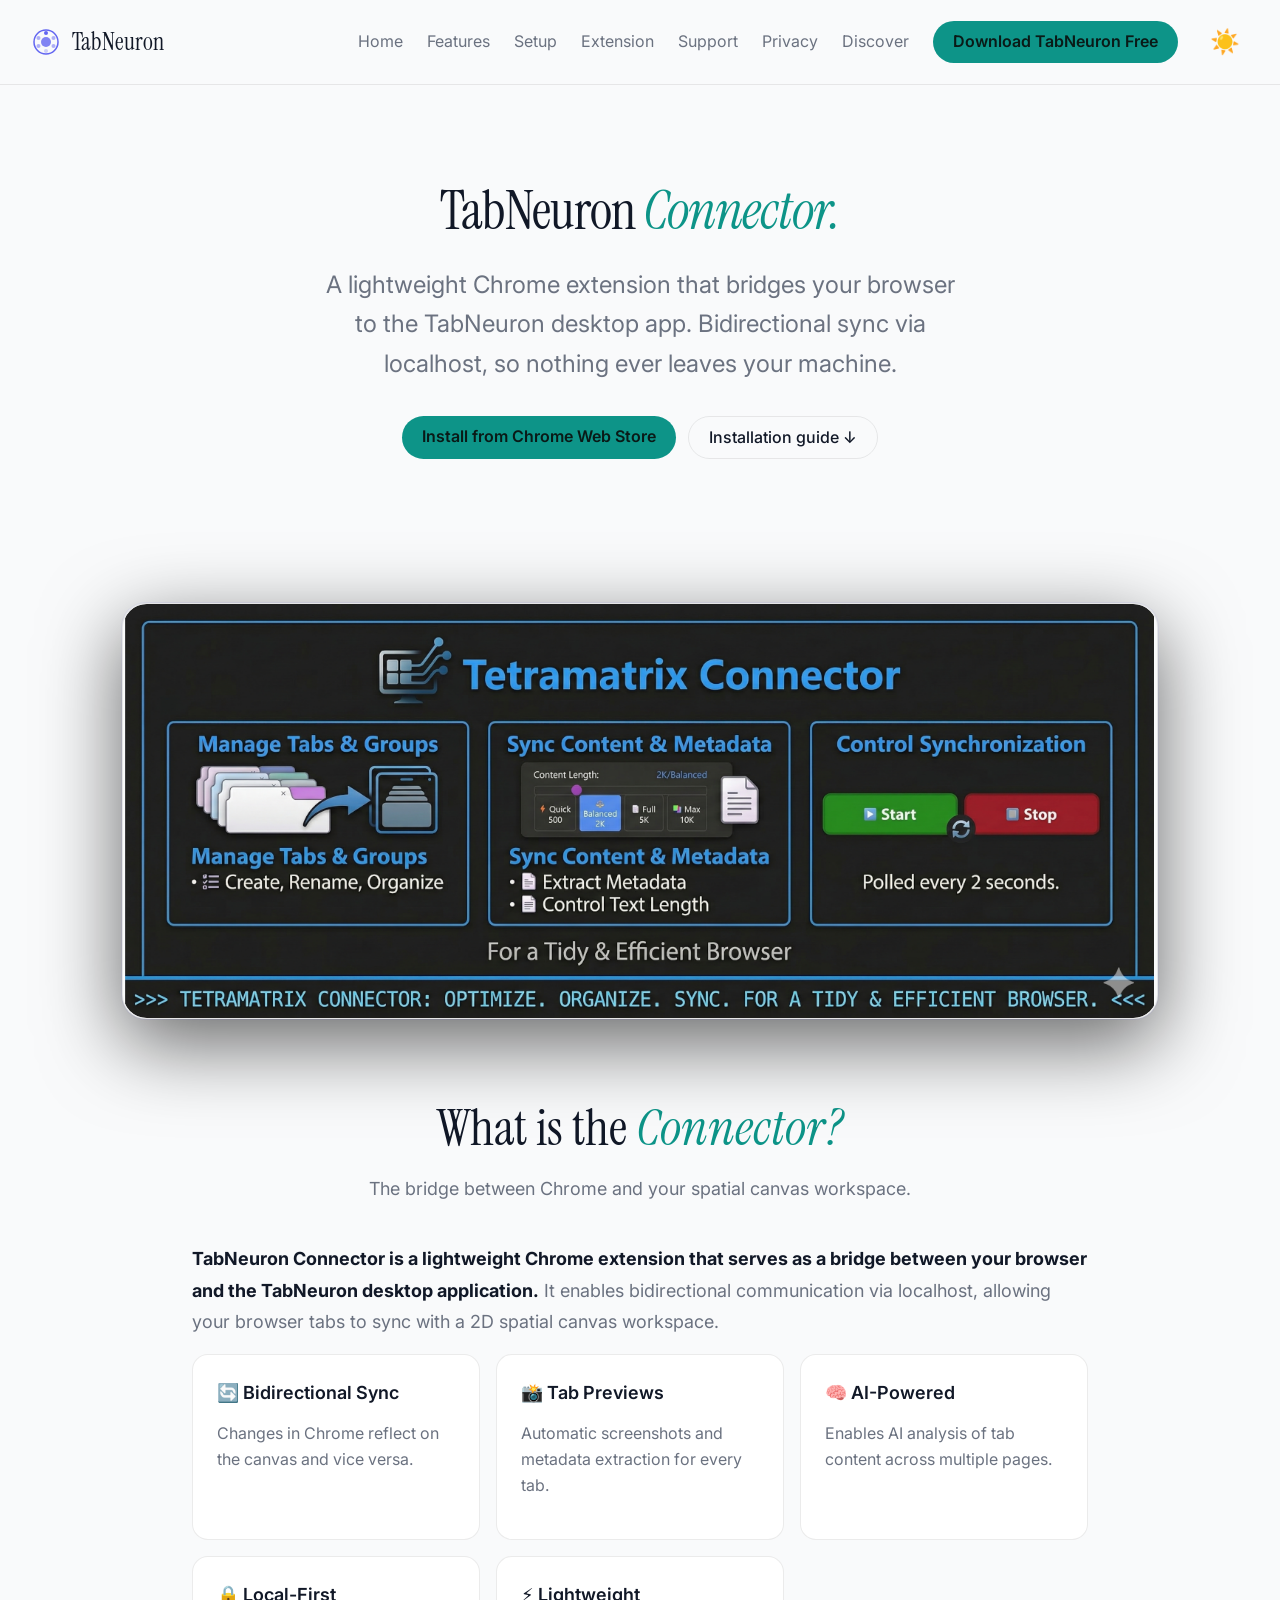
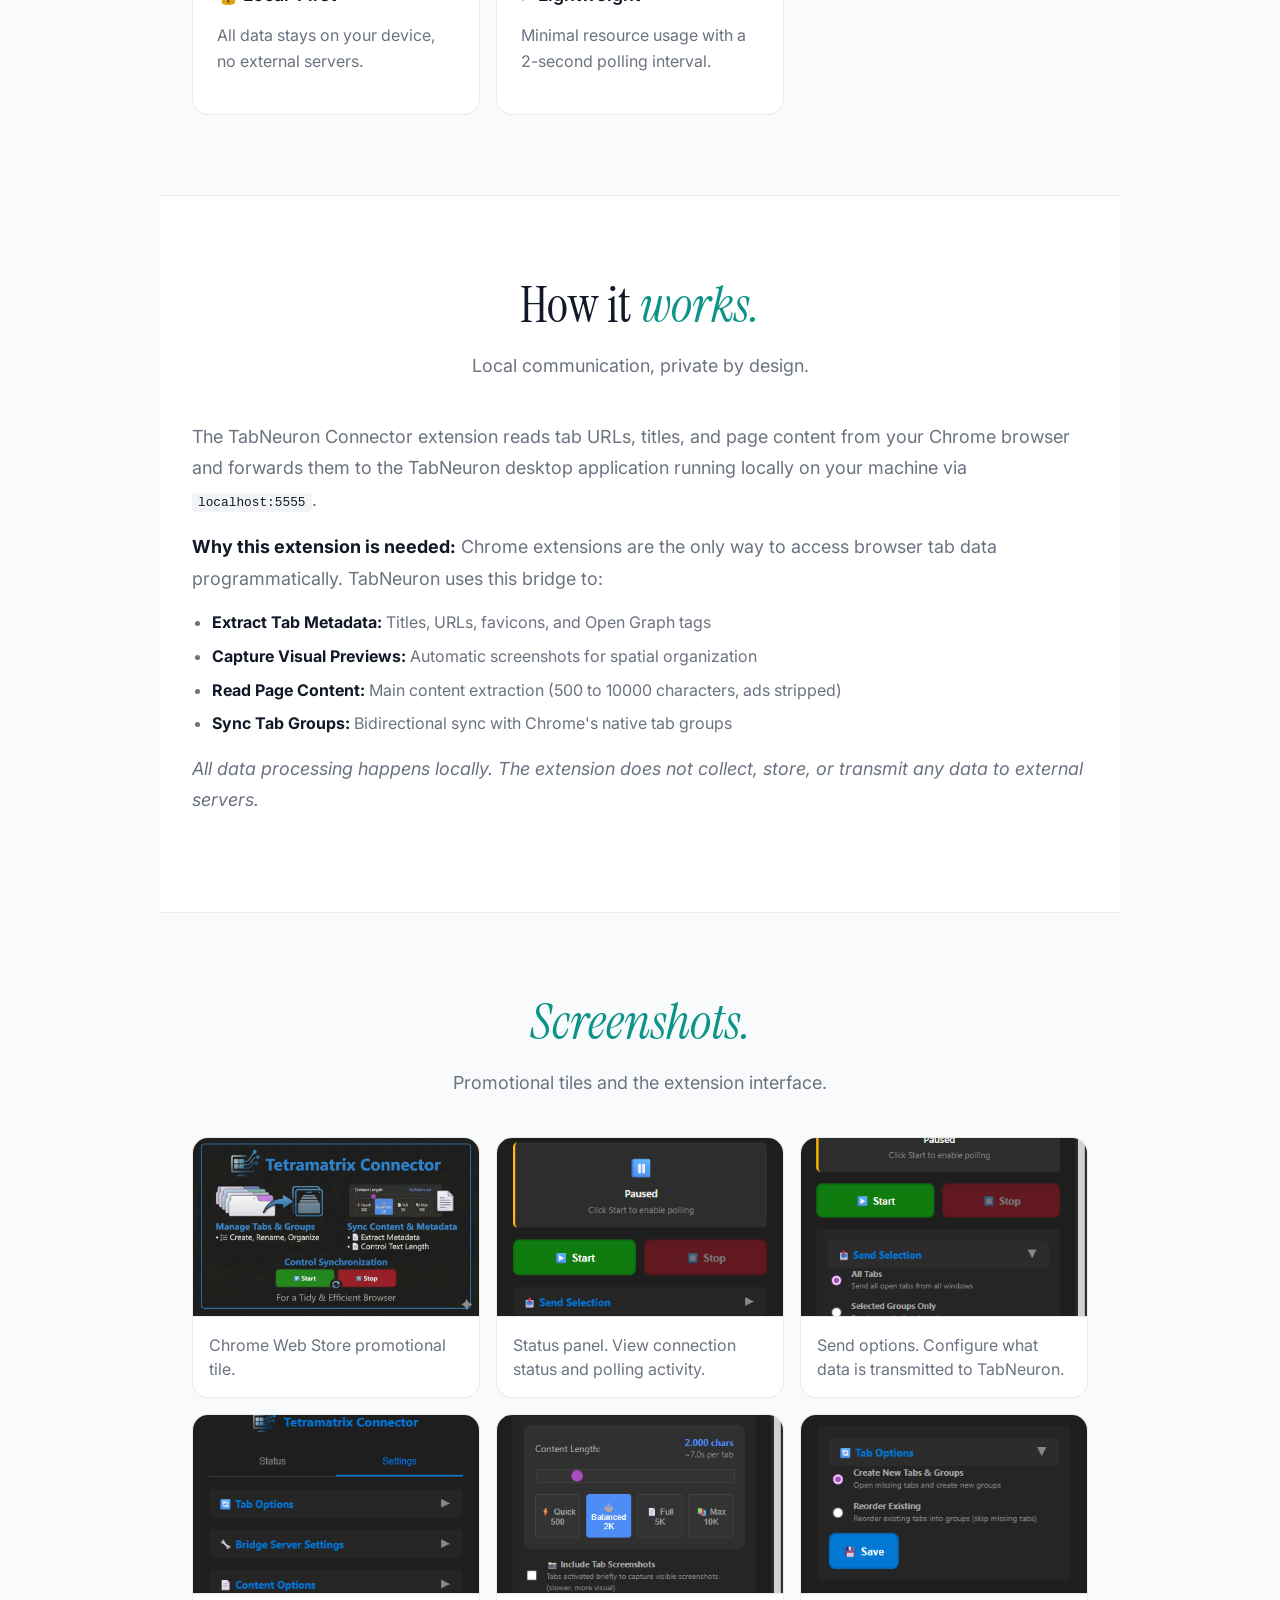
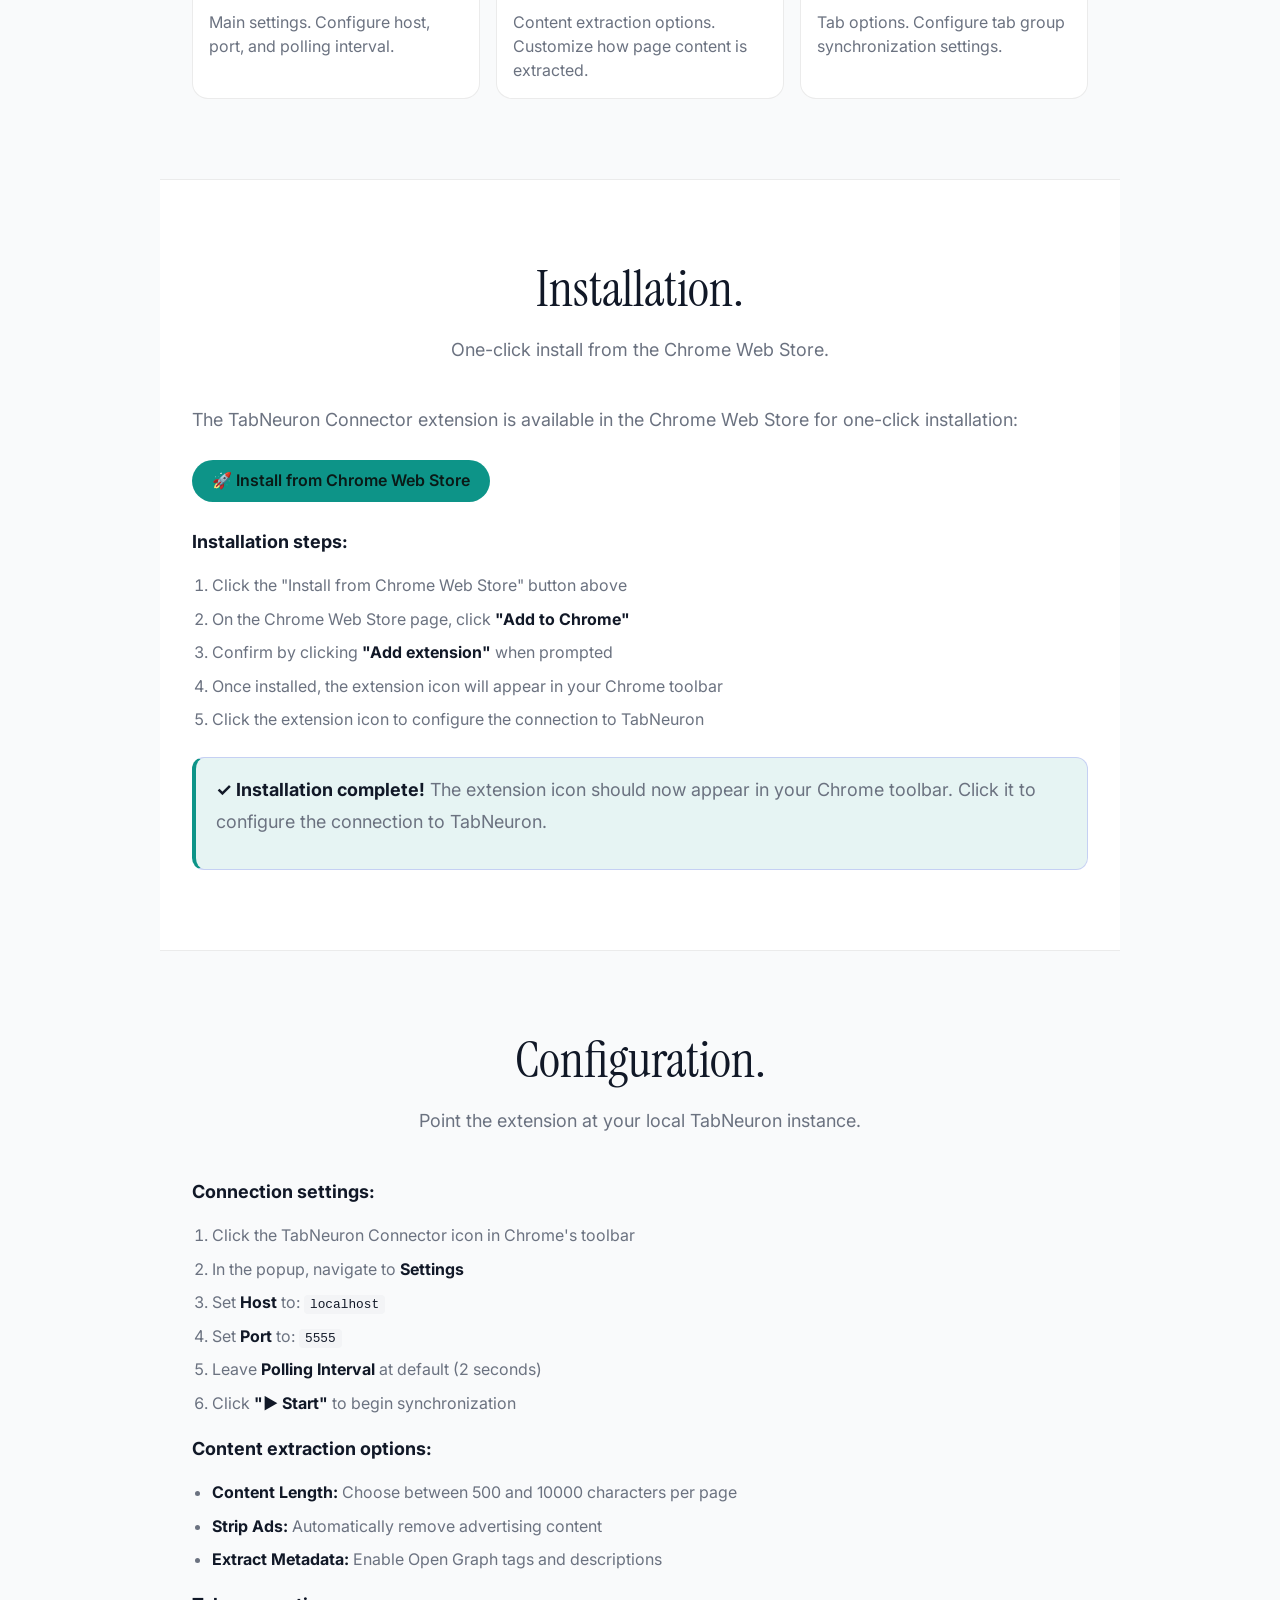
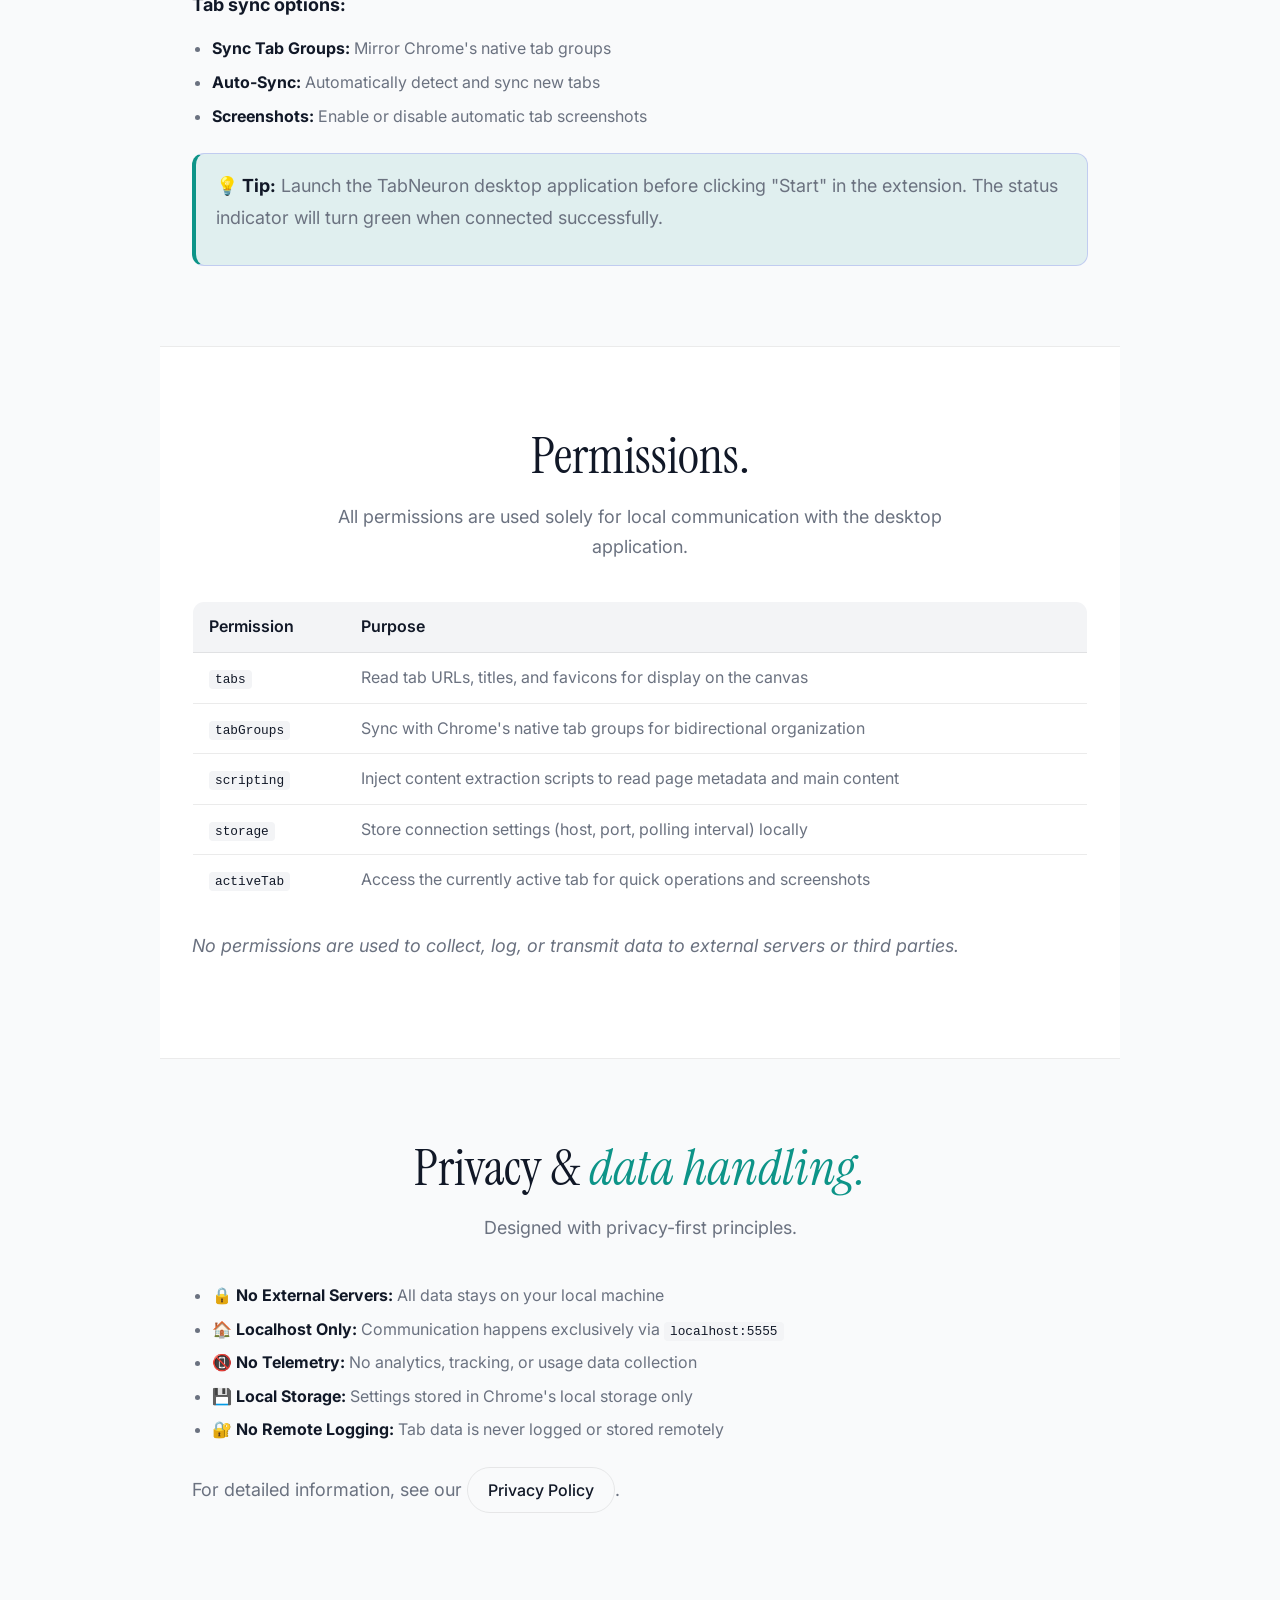
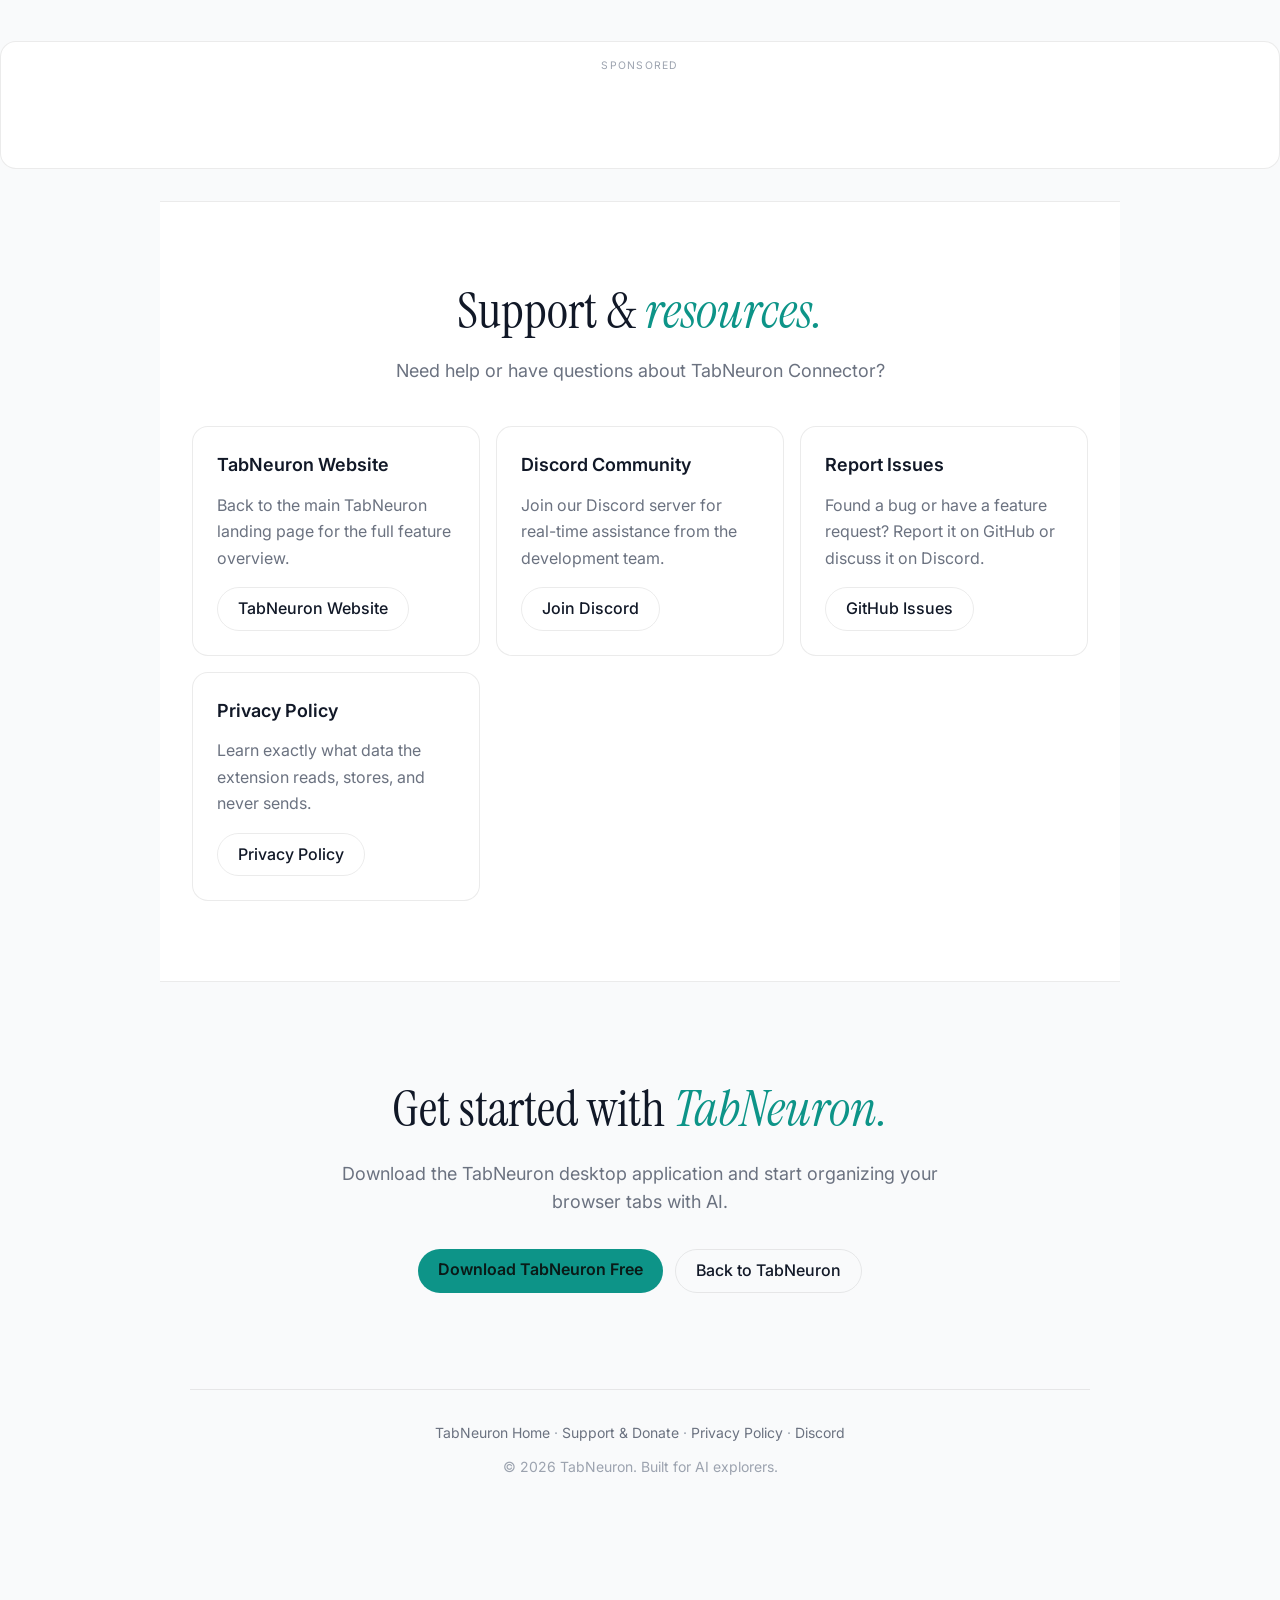
==== commit e911aeb2: "docs: switch TabNeuron accent from teal to indigo - Replace --accent-blue with --color-primary syste" ====
--- a/docs/extension-support.html
+++ b/docs/extension-support.html
@@ -41,9 +41,9 @@
   --color-text:           #e8eaed;
   --color-text-muted:     #8a8f98;
   --color-text-faint:     #4a4f58;
-  --color-primary:        #3ecfb2;
-  --color-primary-hover:  #2fb89d;
-  --color-primary-dim:    rgba(62,207,178,0.12);
+  --color-primary:        #6366f1;
+  --color-primary-hover:  #4f46e5;
+  --color-primary-dim:    rgba(99,102,241,0.12);
   --color-free:           #4ade80;
   --color-free-dim:       rgba(74,222,128,0.12);
 
@@ -195,7 +195,7 @@
   overflow: hidden;
   border: 1px solid var(--color-border);
   box-shadow:
-    0 0 0 1px rgba(62,207,178,0.08),
+    0 0 0 1px rgba(99,102,241,0.08),
     0 24px 80px rgba(0,0,0,0.6);
 }
 .screenshot-wrap img {
@@ -264,8 +264,8 @@
   transition: border-color 200ms, box-shadow 200ms;
 }
 .card:hover {
-  border-color: rgba(62,207,178,0.2);
-  box-shadow: 0 8px 32px rgba(62,207,178,0.04);
+  border-color: rgba(99,102,241,0.2);
+  box-shadow: 0 8px 32px rgba(99,102,241,0.04);
 }
 .card h3 {
   font-size: var(--text-base);
@@ -352,7 +352,7 @@
   margin-top: var(--space-6);
   padding: var(--space-4) var(--space-5);
   background: var(--color-primary-dim);
-  border: 1px solid rgba(62,207,178,0.25);
+  border: 1px solid rgba(99,102,241,0.25);
   border-left: 4px solid var(--color-primary);
   border-radius: var(--radius-lg);
   font-size: var(--text-sm);
@@ -452,14 +452,14 @@
 <nav>
   <a href="index.html" class="nav-logo">
     <svg width="28" height="28" viewBox="0 0 28 28" fill="none" aria-label="TabNeuron">
-      <circle cx="14" cy="14" r="12" stroke="#3ecfb2" stroke-width="1.5" fill="none"/>
-      <circle cx="14" cy="14" r="5" fill="#3ecfb2" opacity="0.8"/>
-      <circle cx="14" cy="5" r="2" fill="#3ecfb2"/>
-      <circle cx="21.5" cy="10" r="2" fill="#3ecfb2" opacity="0.5"/>
-      <circle cx="21.5" cy="18" r="2" fill="#3ecfb2" opacity="0.5"/>
-      <circle cx="14" cy="23" r="2" fill="#3ecfb2" opacity="0.3"/>
-      <circle cx="6.5" cy="18" r="2" fill="#3ecfb2" opacity="0.5"/>
-      <circle cx="6.5" cy="10" r="2" fill="#3ecfb2" opacity="0.5"/>
+      <circle cx="14" cy="14" r="12" stroke="#6366f1" stroke-width="1.5" fill="none"/>
+      <circle cx="14" cy="14" r="5" fill="#6366f1" opacity="0.8"/>
+      <circle cx="14" cy="5" r="2" fill="#6366f1"/>
+      <circle cx="21.5" cy="10" r="2" fill="#6366f1" opacity="0.5"/>
+      <circle cx="21.5" cy="18" r="2" fill="#6366f1" opacity="0.5"/>
+      <circle cx="14" cy="23" r="2" fill="#6366f1" opacity="0.3"/>
+      <circle cx="6.5" cy="18" r="2" fill="#6366f1" opacity="0.5"/>
+      <circle cx="6.5" cy="10" r="2" fill="#6366f1" opacity="0.5"/>
     </svg>
     TabNeuron
   </a>
